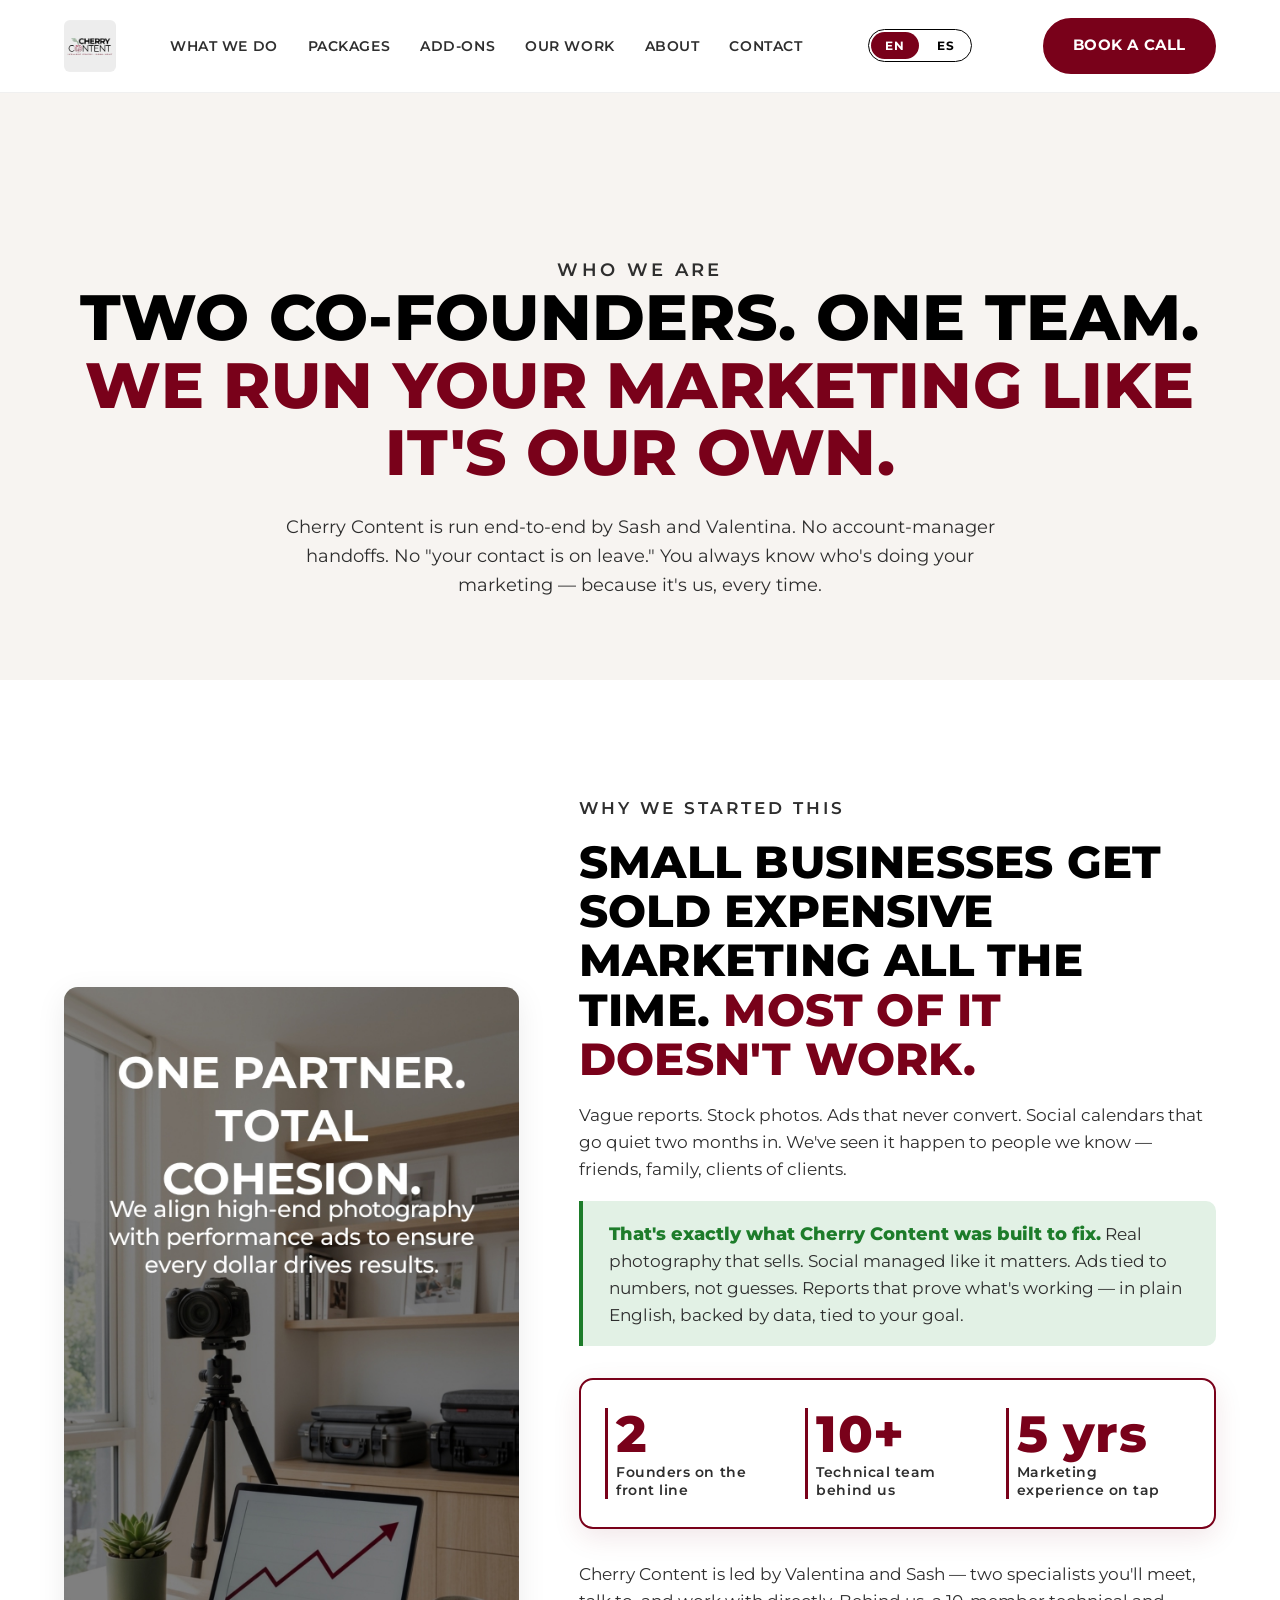
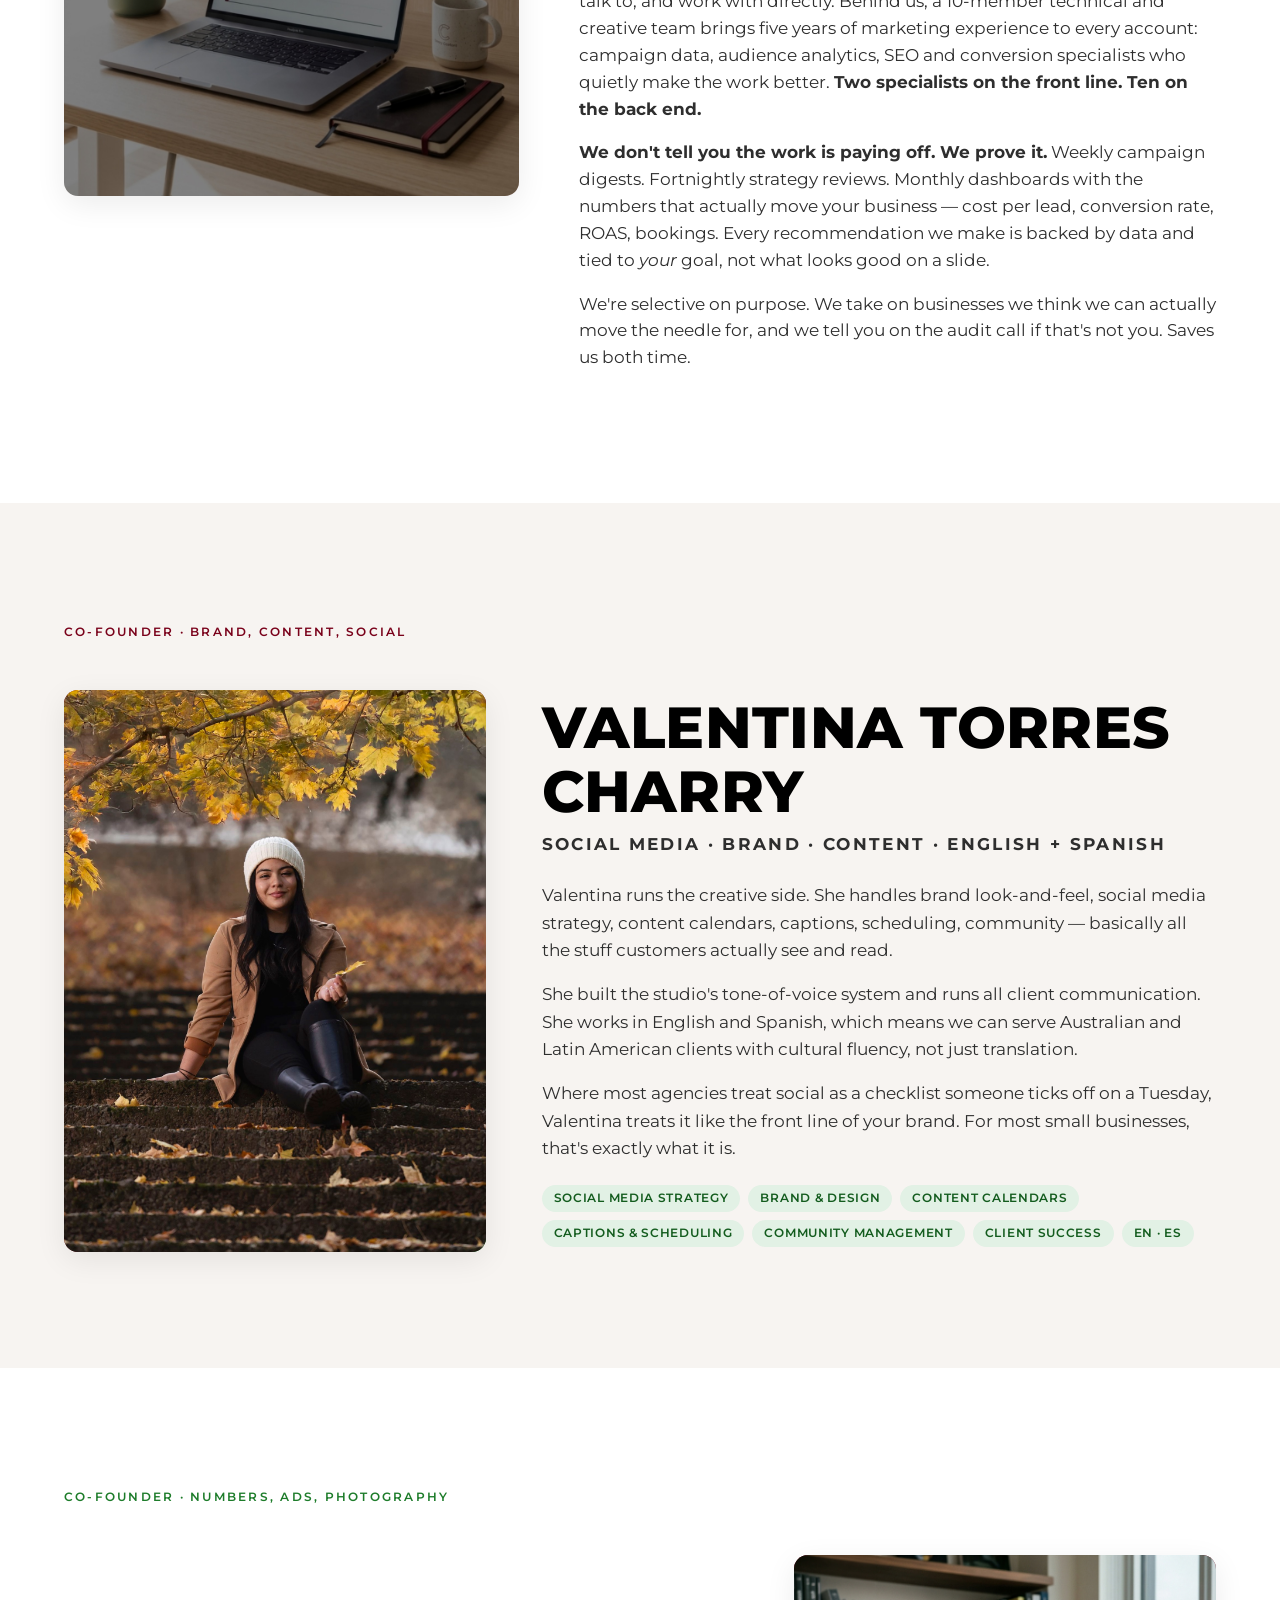
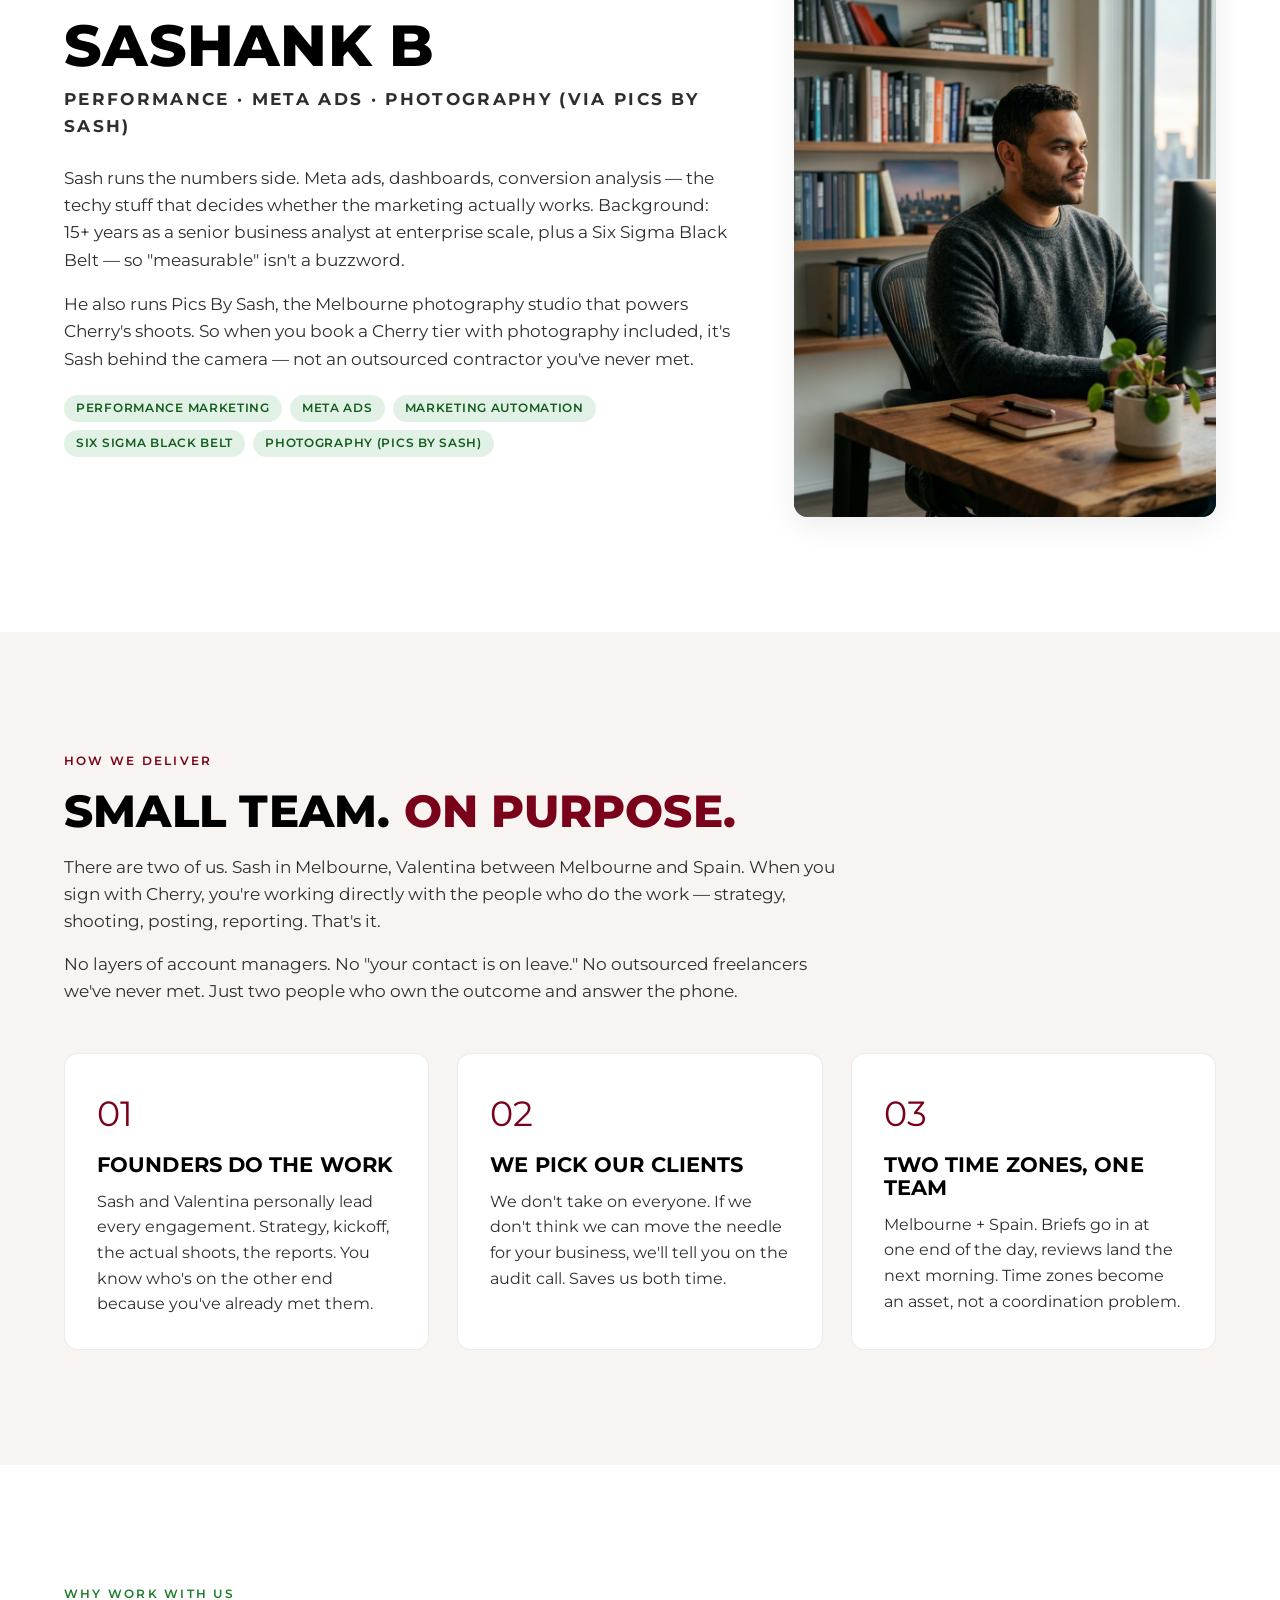
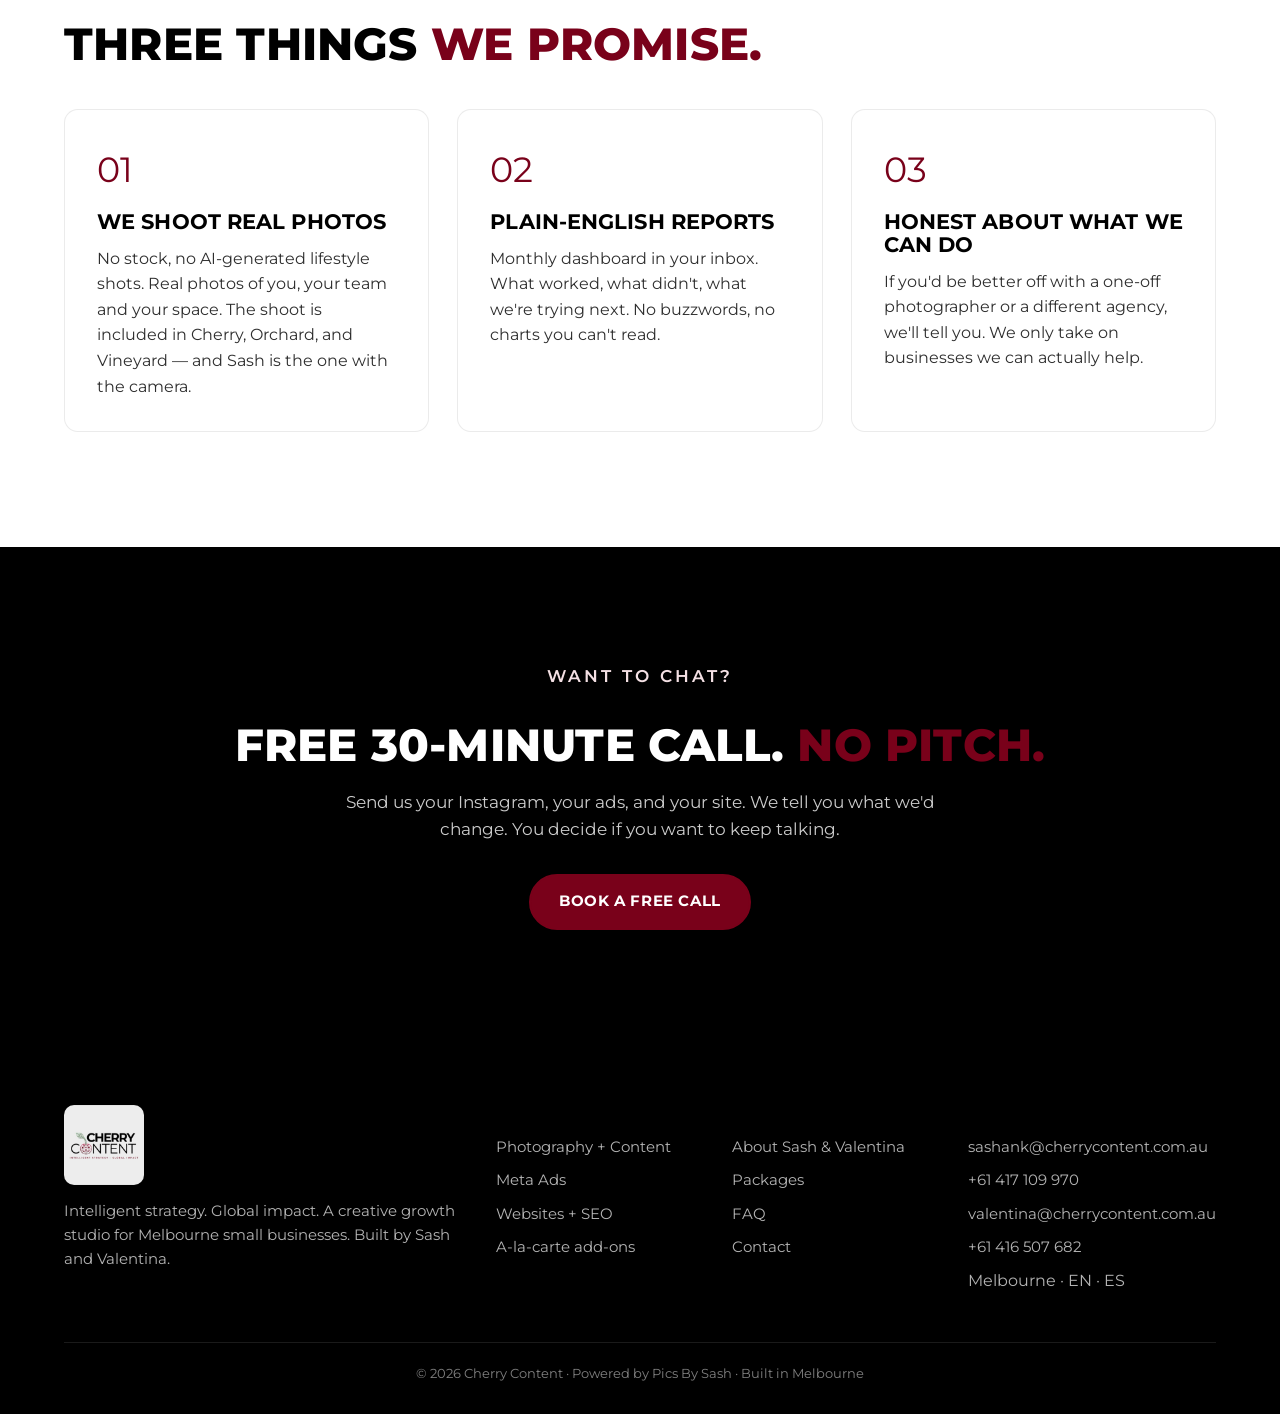
==== about.html @ ebb4f26a "v13: cohesion graphic in the About story section Drops the empty gradient placeholder next to the "S" ====
<!DOCTYPE html>
<html lang="en" data-lang="en">
<head>
  <meta charset="UTF-8" />
  <meta name="viewport" content="width=device-width, initial-scale=1, viewport-fit=cover" />

  <title>About Cherry Content — Sash + Valentina, the team behind your marketing</title>
  <meta name="description" content="Cherry Content is run by Sashank B (performance marketing, Meta ads, photography) and Valentina Torres Charry (social, content, brand, English + Spanish). Melbourne-based, bilingual." />
  <meta name="robots" content="index,follow,max-image-preview:large" />
  <link rel="canonical" href="https://cherrycontent.com.au/about.html" />
  <link rel="alternate" hreflang="en-AU" href="https://cherrycontent.com.au/about.html" />
  <link rel="alternate" hreflang="es" href="https://cherrycontent.com.au/about.html?lang=es" />
  <link rel="alternate" hreflang="x-default" href="https://cherrycontent.com.au/about.html" />

  <meta property="og:type" content="profile" />
  <meta property="og:title" content="About Cherry Content — Sash + Valentina" />
  <meta property="og:description" content="Two co-founders. One team. We run small business marketing like it's our own." />
  <meta property="og:url" content="https://cherrycontent.com.au/about.html" />
  <meta property="og:site_name" content="Cherry Content" />
  <meta property="og:image" content="https://cherrycontent.com.au/assets/og-image.jpg" />

  <link rel="icon" type="image/svg+xml" href="assets/favicon.svg" />
  <link rel="apple-touch-icon" sizes="180x180" href="assets/apple-touch-icon.png" />
  <link rel="manifest" href="manifest.json" />
  <meta name="theme-color" content="#79011A" />
  <meta name="color-scheme" content="light" />

  <link rel="preconnect" href="https://fonts.googleapis.com" />
  <link rel="preconnect" href="https://fonts.gstatic.com" crossorigin />
  <link href="https://fonts.googleapis.com/css2?family=Montserrat:wght@400;600;700;800&display=swap" rel="stylesheet" />

  <link rel="stylesheet" href="css/styles.css?v=11" />

  <!-- AboutPage + Person schema -->
  <script type="application/ld+json">
  {
    "@context": "https://schema.org",
    "@type": "AboutPage",
    "url": "https://cherrycontent.com.au/about.html",
    "mainEntity": {
      "@type": "Organization",
      "name": "Cherry Content",
      "url": "https://cherrycontent.com.au/",
      "founder": [
        {
          "@type": "Person",
          "name": "Valentina Torres Charry",
          "jobTitle": "Co-founder · Creative Direction, Brand & Social Media",
          "knowsAbout": [
            "Design aesthetics",
            "Social media strategy",
            "Brand architecture",
            "Visual direction",
            "Content calendars",
            "Tone of voice systems",
            "Community and engagement",
            "Client success",
            "Bilingual content (English and Spanish)"
          ],
          "worksFor": { "@type": "Organization", "name": "Cherry Content" }
        },
        {
          "@type": "Person",
          "name": "Sashank B",
          "jobTitle": "Co-founder · Performance Marketing, Photography & Strategy",
          "knowsAbout": [
            "Performance marketing",
            "Meta Ads strategy",
            "Conversion rate optimisation",
            "Marketing automation",
            "Six Sigma Black Belt methodology",
            "Business analysis",
            "Data analytics",
            "Project management",
            "Photography direction"
          ],
          "worksFor": { "@type": "Organization", "name": "Cherry Content" },
          "owns": {
            "@type": "Organization",
            "name": "Pics By Sash",
            "url": "https://picsbysash.com.au"
          },
          "sameAs": ["https://picsbysash.com.au"]
        }
      ]
    }
  }
  </script>

  <!-- BreadcrumbList schema -->
  <script type="application/ld+json">
  {
    "@context": "https://schema.org",
    "@type": "BreadcrumbList",
    "itemListElement": [
      { "@type": "ListItem", "position": 1, "name": "Home", "item": "https://cherrycontent.com.au/" },
      { "@type": "ListItem", "position": 2, "name": "About", "item": "https://cherrycontent.com.au/about.html" }
    ]
  }
  </script>
</head>
<body>

<a href="#main" class="visually-hidden" style="position:absolute;left:-9999px;">Skip to content</a>

<!-- Nav (same as index) -->
<header class="nav" role="banner">
  <div class="nav-inner">
    <a href="index.html" class="nav-logo" aria-label="Cherry Content home">
      <img src="assets/logo-256.png" alt="Cherry Content — creative growth studio, Melbourne" width="64" height="64" fetchpriority="high" decoding="async" />
    </a>
    <nav aria-label="Primary">
      <ul class="nav-links" id="navLinks">
        <li><a href="index.html#services"><span class="lang-en">What we do</span><span class="lang-es" hidden>Qué hacemos</span></a></li>
        <li><a href="index.html#packages"><span class="lang-en">Packages</span><span class="lang-es" hidden>Paquetes</span></a></li>
        <li><a href="index.html#add-ons"><span class="lang-en">Add-ons</span><span class="lang-es" hidden>Servicios</span></a></li>
        <li><a href="index.html#work"><span class="lang-en">Our work</span><span class="lang-es" hidden>Trabajos</span></a></li>
        <li><a href="about.html" aria-current="page"><span class="lang-en">About</span><span class="lang-es" hidden>Nosotros</span></a></li>
        <li><a href="index.html#contact"><span class="lang-en">Contact</span><span class="lang-es" hidden>Contacto</span></a></li>
      </ul>
    </nav>
    <div class="lang-toggle" role="group" aria-label="Language toggle">
      <button type="button" data-lang-set="en" class="is-active" aria-pressed="true">EN</button>
      <button type="button" data-lang-set="es" aria-pressed="false">ES</button>
    </div>
    <a href="index.html#contact" class="btn nav-cta">
      <span class="lang-en">Book a call</span>
      <span class="lang-es" hidden>Agenda una llamada</span>
    </a>
    <button class="nav-toggle" id="navToggle" aria-label="Toggle navigation" aria-expanded="false">☰</button>
  </div>
</header>

<main id="main">

<!-- ABOUT HERO -->
<section class="about-hero reveal" aria-labelledby="about-h">
  <div class="container">
    <p class="eyebrow">
      <span class="lang-en">Who we are</span>
      <span class="lang-es" hidden>Quiénes somos</span>
    </p>
    <h1 id="about-h">
      <span class="lang-en">Two co-founders. One team. <span class="accent">We run your marketing like it's our own.</span></span>
      <span class="lang-es" hidden>Dos cofundadores. Un equipo. <span class="accent">Llevamos tu marketing como si fuera nuestro.</span></span>
    </h1>
    <p>
      <span class="lang-en">Cherry Content is run end-to-end by Sash and Valentina. No account-manager handoffs. No "your contact is on leave." You always know who's doing your marketing — because it's us, every time.</span>
      <span class="lang-es" hidden>Cherry Content lo manejamos de punta a punta Sash y Valentina. Sin pases a account managers. Sin "tu contacto está de vacaciones." Siempre sabes quién hace tu marketing — porque somos nosotros, todas las veces.</span>
    </p>
  </div>
</section>

<!-- STORY -->
<section class="reveal" aria-labelledby="story-h">
  <div class="container">
    <div class="story">
      <div class="portrait portrait--tall">
        <img src="assets/team/cohesion.jpg?v=13" alt="Cherry Content's approach — high-end photography aligned with performance ads. One partner, total cohesion." width="1080" height="1920" loading="lazy" decoding="async" />
      </div>
      <div class="copy">
        <p class="eyebrow green">
          <span class="lang-en">Why we started this</span>
          <span class="lang-es" hidden>Por qué empezamos</span>
        </p>
        <h2 id="story-h">
          <span class="lang-en">Small businesses get sold expensive marketing all the time. <span style="color:var(--cherry)">Most of it doesn't work.</span></span>
          <span class="lang-es" hidden>A las PYMES les venden marketing caro todo el tiempo. <span style="color:var(--cherry)">La mayoría no funciona.</span></span>
        </h2>
        <p>
          <span class="lang-en">Vague reports. Stock photos. Ads that never convert. Social calendars that go quiet two months in. We've seen it happen to people we know — friends, family, clients of clients.</span>
          <span class="lang-es" hidden>Reportes vagos. Fotos de stock. Ads que no convierten. Calendarios sociales que se quedan en silencio a los dos meses. Lo hemos visto pasarle a gente cercana — amigos, familia, clientes de clientes.</span>
        </p>

        <p class="story-solution">
          <span class="lang-en"><strong>That's exactly what Cherry Content was built to fix.</strong> Real photography that sells. Social managed like it matters. Ads tied to numbers, not guesses. Reports that prove what's working — in plain English, backed by data, tied to your goal.</span>
          <span class="lang-es" hidden><strong>Para eso construimos Cherry Content.</strong> Fotografía real que vende. Redes manejadas como deben. Ads atados a números, no a suposiciones. Reportes que demuestran qué funciona — en lenguaje simple, respaldados por datos, atados a tu objetivo.</span>
        </p>

        <!-- Credibility block: small front line, deep technical backing -->
        <div class="credibility-block" aria-label="Team credentials">
          <div class="credibility-stat">
            <span class="credibility-num">2</span>
            <span class="credibility-label"><span class="lang-en">Founders on the front line</span><span class="lang-es" hidden>Fundadores al frente</span></span>
          </div>
          <div class="credibility-stat">
            <span class="credibility-num">10+</span>
            <span class="credibility-label"><span class="lang-en">Technical team behind us</span><span class="lang-es" hidden>Equipo técnico de respaldo</span></span>
          </div>
          <div class="credibility-stat">
            <span class="credibility-num">5 yrs</span>
            <span class="credibility-label"><span class="lang-en">Marketing experience on tap</span><span class="lang-es" hidden>Años de experiencia disponible</span></span>
          </div>
        </div>

        <p>
          <span class="lang-en">Cherry Content is led by Valentina and Sash — two specialists you'll meet, talk to, and work with directly. Behind us, a 10-member technical and creative team brings five years of marketing experience to every account: campaign data, audience analytics, SEO and conversion specialists who quietly make the work better. <strong>Two specialists on the front line. Ten on the back end.</strong></span>
          <span class="lang-es" hidden>Cherry Content lo lideran Valentina y Sash — dos especialistas con quienes vas a hablar y trabajar directamente. Detrás, un equipo técnico y creativo de 10 personas con cinco años de experiencia en marketing: data de campañas, analítica de audiencia, especialistas en SEO y conversión que silenciosamente hacen el trabajo mejor. <strong>Dos especialistas al frente. Diez detrás.</strong></span>
        </p>

        <p>
          <span class="lang-en"><strong>We don't tell you the work is paying off. We prove it.</strong> Weekly campaign digests. Fortnightly strategy reviews. Monthly dashboards with the numbers that actually move your business — cost per lead, conversion rate, ROAS, bookings. Every recommendation we make is backed by data and tied to <em>your</em> goal, not what looks good on a slide.</span>
          <span class="lang-es" hidden><strong>No te decimos que el trabajo funciona. Te lo demostramos.</strong> Reportes semanales de campaña. Revisiones de estrategia cada dos semanas. Dashboards mensuales con los números que de verdad mueven tu negocio — costo por lead, tasa de conversión, ROAS, reservas. Cada recomendación se basa en datos y está atada a <em>tu</em> objetivo, no a lo que se ve bonito en una presentación.</span>
        </p>

        <p>
          <span class="lang-en">We're selective on purpose. We take on businesses we think we can actually move the needle for, and we tell you on the audit call if that's not you. Saves us both time.</span>
          <span class="lang-es" hidden>Somos selectivos a propósito. Aceptamos negocios donde creemos que podemos mover la aguja, y te lo decimos en la llamada si no es tu caso. Nos ahorra tiempo a los dos.</span>
        </p>
      </div>
    </div>
  </div>
</section>

<!-- VALENTINA — featured -->
<section class="section-alt reveal" aria-labelledby="valentina-h">
  <div class="container">
    <p class="eyebrow">
      <span class="lang-en">Co-founder · Brand, content, social</span>
      <span class="lang-es" hidden>Cofundadora · Marca, contenido, redes</span>
    </p>
    <div class="founder-feature">
      <div class="founder-portrait">
        <img src="assets/team/valentina.jpg?v=12" alt="Valentina Torres Charry — Co-founder, Cherry Content. Brand, content, and social media in English and Spanish." width="1536" height="1920" loading="lazy" decoding="async" />
      </div>
      <div>
        <h2 id="valentina-h">Valentina Torres Charry</h2>
        <p class="founder-role-large">
          <span class="lang-en">Social Media · Brand · Content · English + Spanish</span>
          <span class="lang-es" hidden>Redes sociales · Marca · Contenido · Inglés + Español</span>
        </p>

        <p>
          <span class="lang-en">Valentina runs the creative side. She handles brand look-and-feel, social media strategy, content calendars, captions, scheduling, community — basically all the stuff customers actually see and read.</span>
          <span class="lang-es" hidden>Valentina lleva el lado creativo. Se encarga del look-and-feel de marca, estrategia de redes, calendarios de contenido, captions, calendario, comunidad — básicamente todo lo que los clientes ven y leen.</span>
        </p>

        <p>
          <span class="lang-en">She built the studio's tone-of-voice system and runs all client communication. She works in English and Spanish, which means we can serve Australian and Latin American clients with cultural fluency, not just translation.</span>
          <span class="lang-es" hidden>Construyó el sistema de tono de voz del estudio y maneja toda la comunicación con clientes. Trabaja en inglés y español, lo que significa que servimos clientes australianos y latinoamericanos con fluidez cultural, no solo traducción.</span>
        </p>

        <p>
          <span class="lang-en">Where most agencies treat social as a checklist someone ticks off on a Tuesday, Valentina treats it like the front line of your brand. For most small businesses, that's exactly what it is.</span>
          <span class="lang-es" hidden>Donde la mayoría de agencias tratan las redes como una lista que alguien chequea los martes, Valentina las trata como la primera línea de tu marca. Para la mayoría de PYMES, eso es exactamente lo que son.</span>
        </p>

        <div class="founder-tags">
          <span class="founder-tag">Social media strategy</span>
          <span class="founder-tag">Brand &amp; design</span>
          <span class="founder-tag">Content calendars</span>
          <span class="founder-tag">Captions &amp; scheduling</span>
          <span class="founder-tag">Community management</span>
          <span class="founder-tag">Client success</span>
          <span class="founder-tag">EN · ES</span>
        </div>
      </div>
    </div>
  </div>
</section>

<!-- SASHANK -->
<section class="reveal" aria-labelledby="sashank-h">
  <div class="container">
    <p class="eyebrow green">
      <span class="lang-en">Co-founder · Numbers, ads, photography</span>
      <span class="lang-es" hidden>Cofundador · Números, ads, fotografía</span>
    </p>
    <div class="founder-feature reverse">
      <div class="founder-portrait">
        <img src="assets/team/sashank.jpg?v=11" alt="Sashank B — Co-founder, Cherry Content. Performance marketing, Meta Ads, and photography." width="960" height="1200" loading="lazy" decoding="async" />
      </div>
      <div>
        <h2 id="sashank-h">Sashank B</h2>
        <p class="founder-role-large">
          <span class="lang-en">Performance · Meta Ads · Photography (via Pics By Sash)</span>
          <span class="lang-es" hidden>Performance · Meta Ads · Fotografía (vía Pics By Sash)</span>
        </p>

        <p>
          <span class="lang-en">Sash runs the numbers side. Meta ads, dashboards, conversion analysis — the techy stuff that decides whether the marketing actually works. Background: 15+ years as a senior business analyst at enterprise scale, plus a Six Sigma Black Belt — so "measurable" isn't a buzzword.</span>
          <span class="lang-es" hidden>Sash lleva el lado de los números. Meta ads, dashboards, análisis de conversión — la parte técnica que decide si el marketing realmente funciona. 15+ años como analista de negocio sénior a escala enterprise, más un Six Sigma Black Belt — así que "medible" no es un buzzword.</span>
        </p>

        <p>
          <span class="lang-en">He also runs Pics By Sash, the Melbourne photography studio that powers Cherry's shoots. So when you book a Cherry tier with photography included, it's Sash behind the camera — not an outsourced contractor you've never met.</span>
          <span class="lang-es" hidden>También dirige Pics By Sash, el estudio de fotografía de Melbourne que hace los shoots de Cherry. Así que cuando contratas un paquete con fotografía incluida, es Sash detrás de la cámara — no un freelancer que nunca conociste.</span>
        </p>

        <div class="founder-tags">
          <span class="founder-tag">Performance marketing</span>
          <span class="founder-tag">Meta Ads</span>
          <span class="founder-tag">Marketing automation</span>
          <span class="founder-tag">Six Sigma Black Belt</span>
          <span class="founder-tag">Photography (Pics By Sash)</span>
        </div>
      </div>
    </div>
  </div>
</section>

<!-- BOOTS ON THE GROUND + GLOBAL TEAM -->
<section class="reveal section-alt" aria-labelledby="global-h">
  <div class="container">
    <p class="eyebrow">
      <span class="lang-en">How we deliver</span>
      <span class="lang-es" hidden>Cómo trabajamos</span>
    </p>
    <h2 id="global-h">
      <span class="lang-en">Small team. <span style="color:var(--cherry)">On purpose.</span></span>
      <span class="lang-es" hidden>Equipo pequeño. <span style="color:var(--cherry)">A propósito.</span></span>
    </h2>
    <p style="max-width: 780px; font-size: 1.05rem; color: var(--ink-2); margin-bottom: 16px;">
      <span class="lang-en">There are two of us. Sash in Melbourne, Valentina between Melbourne and Spain. When you sign with Cherry, you're working directly with the people who do the work — strategy, shooting, posting, reporting. That's it.</span>
      <span class="lang-es" hidden>Somos dos. Sash en Melbourne, Valentina entre Melbourne y España. Cuando firmas con Cherry, trabajas directamente con quienes hacen el trabajo — estrategia, shoots, posteo, reportes. Punto.</span>
    </p>
    <p style="max-width: 780px; font-size: 1.05rem; color: var(--ink-2);">
      <span class="lang-en">No layers of account managers. No "your contact is on leave." No outsourced freelancers we've never met. Just two people who own the outcome and answer the phone.</span>
      <span class="lang-es" hidden>Sin capas de account managers. Sin "tu contacto está de vacaciones." Sin freelancers tercerizados que nunca conocimos. Solo dos personas que se hacen responsables del resultado y contestan el teléfono.</span>
    </p>

    <div class="cols-3" style="margin-top: 48px;">
      <article class="col-card">
        <span class="num">01</span>
        <h3><span class="lang-en">Founders do the work</span><span class="lang-es" hidden>Los fundadores hacen el trabajo</span></h3>
        <p>
          <span class="lang-en">Sash and Valentina personally lead every engagement. Strategy, kickoff, the actual shoots, the reports. You know who's on the other end because you've already met them.</span>
          <span class="lang-es" hidden>Sash y Valentina llevan cada cliente directamente. Estrategia, kickoff, los shoots, los reportes. Sabes quién está del otro lado porque ya lo conoces.</span>
        </p>
      </article>
      <article class="col-card">
        <span class="num">02</span>
        <h3><span class="lang-en">We pick our clients</span><span class="lang-es" hidden>Elegimos a nuestros clientes</span></h3>
        <p>
          <span class="lang-en">We don't take on everyone. If we don't think we can move the needle for your business, we'll tell you on the audit call. Saves us both time.</span>
          <span class="lang-es" hidden>No aceptamos a cualquiera. Si no creemos que podamos mover la aguja, te lo decimos en la llamada. Nos ahorra tiempo a los dos.</span>
        </p>
      </article>
      <article class="col-card">
        <span class="num">03</span>
        <h3><span class="lang-en">Two time zones, one team</span><span class="lang-es" hidden>Dos zonas horarias, un equipo</span></h3>
        <p>
          <span class="lang-en">Melbourne + Spain. Briefs go in at one end of the day, reviews land the next morning. Time zones become an asset, not a coordination problem.</span>
          <span class="lang-es" hidden>Melbourne + España. Los briefs entran a una hora del día, las revisiones llegan a la mañana siguiente. Las zonas horarias se vuelven una ventaja, no un problema.</span>
        </p>
      </article>
    </div>
  </div>
</section>

<!-- WHY (3 numbered rows) -->
<section class="reveal" aria-labelledby="why-h">
  <div class="container">
    <p class="eyebrow green">
      <span class="lang-en">Why work with us</span>
      <span class="lang-es" hidden>Por qué elegirnos</span>
    </p>
    <h2 id="why-h">
      <span class="lang-en">Three things <span style="color:var(--cherry)">we promise.</span></span>
      <span class="lang-es" hidden>Tres cosas <span style="color:var(--cherry)">que prometemos.</span></span>
    </h2>
    <div class="cols-3">
      <article class="col-card">
        <span class="num">01</span>
        <h3><span class="lang-en">We shoot real photos</span><span class="lang-es" hidden>Fotos reales, sin stock</span></h3>
        <p>
          <span class="lang-en">No stock, no AI-generated lifestyle shots. Real photos of you, your team and your space. The shoot is included in Cherry, Orchard, and Vineyard — and Sash is the one with the camera.</span>
          <span class="lang-es" hidden>Sin stock, sin imágenes generadas por IA. Fotos reales de ti, tu equipo y tu espacio. El shoot está incluido en Cherry, Orchard y Vineyard — y Sash es el que está con la cámara.</span>
        </p>
      </article>
      <article class="col-card">
        <span class="num">02</span>
        <h3><span class="lang-en">Plain-English reports</span><span class="lang-es" hidden>Reportes en lenguaje simple</span></h3>
        <p>
          <span class="lang-en">Monthly dashboard in your inbox. What worked, what didn't, what we're trying next. No buzzwords, no charts you can't read.</span>
          <span class="lang-es" hidden>Dashboard mensual en tu inbox. Qué funcionó, qué no, qué vamos a probar. Sin buzzwords, sin gráficos que no entiendas.</span>
        </p>
      </article>
      <article class="col-card">
        <span class="num">03</span>
        <h3><span class="lang-en">Honest about what we can do</span><span class="lang-es" hidden>Honestos sobre lo que podemos hacer</span></h3>
        <p>
          <span class="lang-en">If you'd be better off with a one-off photographer or a different agency, we'll tell you. We only take on businesses we can actually help.</span>
          <span class="lang-es" hidden>Si te conviene más un fotógrafo único o una agencia diferente, te lo decimos. Solo aceptamos negocios donde podemos ayudar de verdad.</span>
        </p>
      </article>
    </div>
  </div>
</section>

<!-- CTA -->
<section class="cta reveal" aria-labelledby="cta-h">
  <div class="container">
    <p class="eyebrow" style="color:var(--cherry-soft)">
      <span class="lang-en">Want to chat?</span>
      <span class="lang-es" hidden>¿Quieres hablar?</span>
    </p>
    <h2 id="cta-h">
      <span class="lang-en">Free 30-minute call. <span class="accent">No pitch.</span></span>
      <span class="lang-es" hidden>Llamada gratis de 30 minutos. <span class="accent">Sin pitch.</span></span>
    </h2>
    <p>
      <span class="lang-en">Send us your Instagram, your ads, and your site. We tell you what we'd change. You decide if you want to keep talking.</span>
      <span class="lang-es" hidden>Mándanos tu Instagram, tus ads y tu web. Te decimos qué cambiaríamos. Tú decides si quieres seguir hablando.</span>
    </p>
    <a href="index.html#contact" class="btn">
      <span class="lang-en">Book a free call</span>
      <span class="lang-es" hidden>Agenda una llamada gratis</span>
    </a>
  </div>
</section>

</main>

<footer class="footer" role="contentinfo">
  <div class="container">
    <div class="footer-grid">
      <div>
        <img src="assets/logo-256.png" alt="Cherry Content" width="96" height="96" class="footer-logo" loading="lazy" decoding="async" />
        <p style="font-size:.94rem;margin-top:14px;">
          <span class="lang-en">Intelligent strategy. Global impact. A creative growth studio for Melbourne small businesses. Built by Sash and Valentina.</span>
          <span class="lang-es" hidden>Estrategia inteligente. Impacto global. Un estudio creativo para PYMES de Melbourne. Por Sash y Valentina.</span>
        </p>
      </div>
      <div>
        <h3 class="footer-h"><span class="lang-en">What we do</span><span class="lang-es" hidden>Qué hacemos</span></h3>
        <ul>
          <li><a href="index.html#services"><span class="lang-en">Photography + Content</span><span class="lang-es" hidden>Fotografía + Contenido</span></a></li>
          <li><a href="index.html#services"><span class="lang-en">Meta Ads</span><span class="lang-es" hidden>Meta Ads</span></a></li>
          <li><a href="index.html#services"><span class="lang-en">Websites + SEO</span><span class="lang-es" hidden>Sitios + SEO</span></a></li>
          <li><a href="index.html#add-ons"><span class="lang-en">A-la-carte add-ons</span><span class="lang-es" hidden>Servicios a la carta</span></a></li>
        </ul>
      </div>
      <div>
        <h3 class="footer-h"><span class="lang-en">The studio</span><span class="lang-es" hidden>El estudio</span></h3>
        <ul>
          <li><a href="about.html"><span class="lang-en">About Sash &amp; Valentina</span><span class="lang-es" hidden>Sobre Sash y Valentina</span></a></li>
          <li><a href="index.html#packages"><span class="lang-en">Packages</span><span class="lang-es" hidden>Paquetes</span></a></li>
          <li><a href="index.html#faq">FAQ</a></li>
          <li><a href="index.html#contact"><span class="lang-en">Contact</span><span class="lang-es" hidden>Contacto</span></a></li>
        </ul>
      </div>
      <div>
        <h3 class="footer-h"><span class="lang-en">Reach us</span><span class="lang-es" hidden>Contáctanos</span></h3>
        <ul>
          <li><a href="mailto:sashank@cherrycontent.com.au">sashank@cherrycontent.com.au</a></li>
          <li><a href="tel:+61417109970">+61 417 109 970</a></li>
          <li><a href="mailto:valentina@cherrycontent.com.au">valentina@cherrycontent.com.au</a></li>
          <li><a href="tel:+61416507682">+61 416 507 682</a></li>
          <li>Melbourne · EN · ES</li>
        </ul>
      </div>
    </div>
    <div class="footer-bottom">
      © <span id="year"></span> Cherry Content · Powered by Pics By Sash · Built in Melbourne
    </div>
  </div>
</footer>

<script src="js/main.js?v=11" defer></script>
</body>
</html>
---- css/styles.css ----
/* ==========================================================================
   Cherry Content — Creative Growth Studio
   Intelligent Strategy. Global Impact.
   ========================================================================== */

/* ---------- Design tokens ---------- */
:root {
  /* Brand palette (per Valentina's brief) */
  --cherry: #79011A;          /* primary cherry */
  --cherry-deep: #5A0114;
  --cherry-soft: #F4E0E4;
  --forest: #1D7C2A;          /* accent green */
  --forest-deep: #135C1E;
  --forest-soft: #E2F1E5;
  --ink: #000000;             /* primary text per brief */
  --ink-2: #2E2E2E;
  --ink-3: #595959;        /* darkened from #6B6B6B for AA contrast safety (>7:1 on white) */
  --ink-4: #767676;        /* darkened from #B0B0B0; only used decoratively, but tightened anyway */
  --paper: #FFFFFF;
  --paper-alt: #F7F4F1;       /* warm cream for alt sections */
  --paper-grey: #EDEDED;      /* brief background hex */

  /* Type — Montserrat Bold for headings, Montserrat for body (per brief) */
  --display: 'Montserrat', system-ui, -apple-system, 'Segoe UI', sans-serif;
  --body: 'Montserrat', system-ui, -apple-system, 'Segoe UI', sans-serif;

  /* Layout */
  --radius-card: 14px;
  --radius-pill: 999px;
  --shadow-soft: 0 2px 16px rgba(10, 10, 10, 0.06);
  --shadow-card: 0 8px 30px rgba(10, 10, 10, 0.08);
  --container: 1200px;
}

/* ---------- Reset ---------- */
*, *::before, *::after { box-sizing: border-box; }
html { scroll-behavior: smooth; -webkit-text-size-adjust: 100%; }
body {
  margin: 0;
  font-family: var(--body);
  font-size: 16px;
  line-height: 1.6;
  color: var(--ink);
  background: var(--paper);
  -webkit-font-smoothing: antialiased;
  -moz-osx-font-smoothing: grayscale;
}
img, svg { max-width: 100%; display: block; }
a { color: var(--cherry); text-decoration: none; transition: color 180ms ease; }
a:hover, a:focus { color: var(--forest); }
button { font-family: inherit; cursor: pointer; }

/* ---------- Typography ---------- */
h1, h2, h3, h4 {
  font-family: var(--display);
  font-weight: 800;
  letter-spacing: 0.005em;
  line-height: 1.1;
  margin: 0 0 0.4em;
  color: var(--ink);
  text-transform: uppercase;
}
h1 { font-size: clamp(2.2rem, 5vw, 4.2rem); line-height: 1.05; }
h2 { font-size: clamp(1.7rem, 3.6vw, 2.8rem); }
h3 { font-size: clamp(1.15rem, 2vw, 1.5rem); font-weight: 700; }
h4 { font-size: 1.05rem; letter-spacing: 0.04em; font-weight: 700; }
p { margin: 0 0 1em; }
.eyebrow {
  font-family: var(--body);
  font-weight: 600;
  font-size: 0.78rem;
  letter-spacing: 0.18em;
  text-transform: uppercase;
  color: var(--cherry);
  margin: 0 0 1rem;
  display: inline-block;
}
.eyebrow.green { color: var(--forest); }

/* ---------- Layout ---------- */
.container {
  width: 100%;
  max-width: var(--container);
  margin: 0 auto;
  padding: 0 24px;
}
section { padding: clamp(60px, 9vw, 120px) 0; }
.section-alt { background: var(--paper-alt); }
.section-dark { background: var(--ink); color: var(--paper); }
.section-dark h1, .section-dark h2, .section-dark h3 { color: var(--paper); }

/* ---------- Buttons ---------- */
.btn {
  display: inline-flex;
  align-items: center;
  gap: 8px;
  padding: 14px 28px;
  font-family: var(--body);
  font-weight: 700;
  font-size: 0.92rem;
  letter-spacing: 0.04em;
  text-transform: uppercase;
  border-radius: var(--radius-pill);
  border: 2px solid var(--cherry);
  background: var(--cherry);
  color: var(--paper);
  cursor: pointer;
  transition: transform 180ms ease, background 180ms ease, border-color 180ms ease, color 180ms ease;
}
.btn:hover, .btn:focus {
  background: var(--cherry-deep);
  border-color: var(--cherry-deep);
  color: var(--paper);
  transform: translateY(-1px);
}
.btn-ghost {
  background: transparent;
  color: var(--ink);
  border-color: var(--ink);
}
.btn-ghost:hover, .btn-ghost:focus {
  background: var(--ink);
  color: var(--paper);
}
.btn-green {
  background: var(--forest);
  border-color: var(--forest);
}
.btn-green:hover, .btn-green:focus {
  background: var(--forest-deep);
  border-color: var(--forest-deep);
}

/* ---------- Navigation ---------- */
.nav {
  position: sticky;
  top: 0;
  z-index: 100;
  background: rgba(255, 255, 255, 0.92);
  backdrop-filter: saturate(180%) blur(10px);
  -webkit-backdrop-filter: saturate(180%) blur(10px);
  border-bottom: 1px solid rgba(10, 10, 10, 0.06);
}
.nav-inner {
  display: flex;
  align-items: center;
  justify-content: space-between;
  padding: 18px 24px;
  max-width: var(--container);
  margin: 0 auto;
}
.nav-logo {
  display: inline-flex;
  align-items: center;
  gap: 10px;
  font-family: var(--display);
  font-size: 1.5rem;
  color: var(--ink);
  text-transform: uppercase;
  letter-spacing: 0.02em;
  line-height: 1;
}
.nav-logo img {
  height: 52px;
  width: 52px;
  display: block;
  object-fit: contain;
  border-radius: 6px;
}
.nav-logo .dot {
  width: 12px;
  height: 12px;
  background: var(--cherry);
  border-radius: 50%;
  display: inline-block;
}
.nav-logo .accent { color: var(--cherry); }
.nav-links {
  display: flex;
  gap: 30px;
  list-style: none;
  margin: 0;
  padding: 0;
}
.nav-links a {
  font-weight: 600;
  font-size: 0.88rem;
  letter-spacing: 0.04em;
  text-transform: uppercase;
  color: var(--ink-2);
}
.nav-links a:hover { color: var(--cherry); }
.nav-cta { margin-left: 16px; }
.nav-toggle {
  display: none;
  background: none;
  border: 0;
  font-size: 1.6rem;
  color: var(--ink);
  padding: 4px 8px;
}

/* ---------- Hero ---------- */
.hero {
  position: relative;
  padding: clamp(80px, 14vw, 160px) 0 clamp(60px, 10vw, 120px);
  background:
    radial-gradient(ellipse at top left, var(--cherry-soft) 0%, transparent 55%),
    radial-gradient(ellipse at bottom right, var(--forest-soft) 0%, transparent 60%),
    var(--paper);
  overflow: hidden;
}
.hero-inner {
  max-width: 960px;
  margin: 0 auto;
  text-align: center;
  position: relative;
  z-index: 2;
}
.hero h1 {
  font-size: clamp(3rem, 8vw, 6.5rem);
  line-height: 0.98;
}
.hero h1 .accent { color: var(--cherry); }
.hero .lead {
  font-size: clamp(1.05rem, 1.5vw, 1.25rem);
  color: var(--ink-2);
  max-width: 700px;
  margin: 1.2rem auto 2.2rem;
  line-height: 1.55;
}
.hero-actions {
  display: flex;
  gap: 14px;
  justify-content: center;
  flex-wrap: wrap;
}
.hero-shapes {
  position: absolute;
  inset: 0;
  pointer-events: none;
  z-index: 1;
}
.hero-shape {
  position: absolute;
  border-radius: 50%;
  opacity: 0.5;
}
.hero-shape.s1 { width: 180px; height: 180px; background: var(--forest); top: 15%; left: 8%; opacity: 0.08; }
.hero-shape.s2 { width: 120px; height: 120px; background: var(--cherry); bottom: 20%; right: 10%; opacity: 0.1; }

/* ---------- Value Prop ---------- */
.valueprop {
  text-align: center;
}
.valueprop h2 .accent { color: var(--cherry); }
.valueprop p {
  max-width: 760px;
  margin: 0 auto;
  font-size: 1.1rem;
  color: var(--ink-2);
}

/* ---------- Services ---------- */
.services-grid {
  display: grid;
  grid-template-columns: repeat(2, 1fr);
  gap: 20px;
  margin-top: 40px;
}
.service-card {
  background: var(--paper);
  border: 1.5px solid rgba(10, 10, 10, 0.08);
  border-radius: var(--radius-card);
  padding: 36px 32px;
  cursor: pointer;
  position: relative;
  transition: border-color 200ms ease, transform 200ms ease, box-shadow 200ms ease;
}
.service-card:hover,
.service-card.is-active {
  border-color: var(--cherry);
  transform: translateY(-3px);
  box-shadow: var(--shadow-card);
}
.service-card.featured {
  border: 2px solid var(--cherry);
  background: linear-gradient(135deg, var(--paper) 0%, var(--cherry-soft) 100%);
}
.service-card.featured::before {
  content: 'NEW';
  position: absolute;
  top: 18px;
  right: 18px;
  font-family: var(--body);
  font-weight: 700;
  font-size: 0.7rem;
  letter-spacing: 0.12em;
  color: var(--paper);
  background: var(--cherry);
  padding: 4px 10px;
  border-radius: var(--radius-pill);
}
.service-icon {
  width: 52px;
  height: 52px;
  border-radius: 12px;
  background: var(--forest-soft);
  color: var(--forest);
  display: inline-flex;
  align-items: center;
  justify-content: center;
  margin-bottom: 18px;
}
.service-card.featured .service-icon {
  background: var(--cherry);
  color: var(--paper);
}
.service-card h3 {
  margin-bottom: 12px;
  font-size: 1.4rem;
}
.service-card p {
  color: var(--ink-2);
  font-size: 0.96rem;
  margin: 0;
}

/* Service detail panel */
.service-detail {
  margin-top: 28px;
  background: var(--paper);
  border: 1.5px solid var(--cherry);
  border-radius: var(--radius-card);
  padding: 36px;
  position: relative;
  box-shadow: var(--shadow-card);
  display: none;
}
.service-detail.is-open { display: block; animation: fadeUp 360ms ease both; }
.service-detail h3 { color: var(--cherry); margin-bottom: 12px; }
.service-detail .detail-grid {
  display: grid;
  grid-template-columns: 1fr 1fr;
  gap: 28px;
  align-items: start;
  margin-top: 24px;
}
.detail-tags {
  display: flex;
  flex-wrap: wrap;
  gap: 8px;
  margin: 16px 0 20px;
}
.detail-tag {
  font-size: 0.74rem;
  font-weight: 600;
  letter-spacing: 0.06em;
  text-transform: uppercase;
  padding: 5px 12px;
  border-radius: var(--radius-pill);
  background: var(--forest-soft);
  color: var(--forest-deep);
}
.detail-actions {
  display: flex;
  flex-wrap: wrap;
  gap: 12px;
  margin-top: 20px;
}

/* Image slot placeholder */
.img-slot {
  background: linear-gradient(135deg, var(--paper-alt) 0%, var(--paper-grey) 100%);
  border: 1.5px dashed var(--ink-4);
  border-radius: 10px;
  aspect-ratio: 4 / 3;
  display: flex;
  align-items: center;
  justify-content: center;
  color: var(--ink-3);
  font-size: 0.78rem;
  letter-spacing: 0.06em;
  text-transform: uppercase;
  font-weight: 600;
  text-align: center;
  padding: 16px;
}
.img-slot.filled {
  background: none;
  border: 0;
  overflow: hidden;
  padding: 0;
}
.img-slot.filled img {
  width: 100%;
  height: 100%;
  object-fit: cover;
}
.img-grid-4 {
  display: grid;
  grid-template-columns: 1fr 1fr;
  gap: 10px;
}

/* Dashboard mock */
.dash-mock {
  background: var(--paper);
  border: 1.5px solid rgba(10, 10, 10, 0.1);
  border-radius: 10px;
  padding: 20px;
}
.dash-stats {
  display: grid;
  grid-template-columns: repeat(2, 1fr);
  gap: 10px;
  margin-bottom: 18px;
}
.dash-stat {
  background: var(--paper-alt);
  border-radius: 8px;
  padding: 12px;
}
.dash-stat-label {
  font-size: 0.7rem;
  letter-spacing: 0.06em;
  text-transform: uppercase;
  color: var(--ink-3);
  font-weight: 600;
}
.dash-stat-value {
  font-family: var(--display);
  font-size: 1.4rem;
  color: var(--ink);
  margin: 4px 0 2px;
}
.dash-stat-delta { font-size: 0.75rem; font-weight: 600; }
.dash-stat-delta.up { color: var(--forest); }
.dash-stat-delta.down { color: var(--cherry); }
.dash-chart {
  display: flex;
  align-items: flex-end;
  gap: 4px;
  height: 80px;
  border-bottom: 1px solid var(--paper-grey);
  padding-bottom: 4px;
}
.dash-bar {
  flex: 1;
  background: var(--paper-grey);
  border-radius: 2px 2px 0 0;
  min-height: 8px;
}
.dash-bar.hi { background: var(--cherry); }

/* Phone mock */
.phone-mock {
  background: var(--ink);
  border-radius: 28px;
  padding: 14px 10px 18px;
  max-width: 240px;
  margin: 0 auto;
  box-shadow: var(--shadow-card);
}
.phone-screen {
  background: var(--paper-alt);
  border-radius: 18px;
  padding: 14px 12px;
  min-height: 360px;
  display: flex;
  flex-direction: column;
  gap: 8px;
}
.bubble {
  border-radius: 14px;
  padding: 8px 12px;
  font-size: 0.78rem;
  max-width: 80%;
  line-height: 1.4;
}
.bubble.them { background: var(--paper); align-self: flex-start; }
.bubble.ai { background: var(--cherry); color: var(--paper); align-self: flex-end; }
.bubble.approve {
  align-self: center;
  background: var(--ink);
  color: var(--paper);
  font-size: 0.7rem;
  font-weight: 600;
  letter-spacing: 0.06em;
  text-transform: uppercase;
  padding: 6px 12px;
  border-radius: var(--radius-pill);
}

/* CRM pipeline mock */
.pipe {
  display: grid;
  grid-template-columns: repeat(4, 1fr);
  gap: 8px;
}
.pipe-col {
  background: var(--paper-alt);
  border-radius: 8px;
  padding: 8px;
  min-height: 140px;
}
.pipe-col h5 {
  font-family: var(--body);
  font-size: 0.7rem;
  font-weight: 700;
  letter-spacing: 0.08em;
  text-transform: uppercase;
  color: var(--ink-3);
  margin: 0 0 8px;
}
.pipe-card {
  background: var(--paper);
  border: 1px solid rgba(10, 10, 10, 0.08);
  border-radius: 6px;
  padding: 6px 8px;
  font-size: 0.72rem;
  margin-bottom: 6px;
}

/* ---------- Steps (how it works) ---------- */
.steps {
  max-width: 820px;
  margin: 40px auto 0;
  display: flex;
  flex-direction: column;
  gap: 24px;
  position: relative;
}
.step {
  display: grid;
  grid-template-columns: 64px 1fr;
  gap: 24px;
  align-items: start;
  background: var(--paper);
  padding: 28px;
  border-radius: var(--radius-card);
  border: 1.5px solid rgba(10, 10, 10, 0.08);
}
.step-num {
  width: 56px;
  height: 56px;
  background: var(--cherry);
  color: var(--paper);
  font-family: var(--display);
  font-size: 1.75rem;
  display: flex;
  align-items: center;
  justify-content: center;
  border-radius: 50%;
}
.step h3 { font-size: 1.4rem; margin-bottom: 8px; }
.step p { color: var(--ink-2); margin: 0; }

/* ---------- 3-column generic ---------- */
.cols-3 {
  display: grid;
  grid-template-columns: repeat(3, 1fr);
  gap: 28px;
  margin-top: 40px;
}
.col-card {
  background: var(--paper);
  border-radius: var(--radius-card);
  padding: 32px;
  border: 1.5px solid rgba(10, 10, 10, 0.08);
  transition: border-color 200ms ease, transform 200ms ease;
}
.col-card:hover {
  border-color: var(--forest);
  transform: translateY(-3px);
}
.col-card .num {
  font-family: var(--display);
  font-size: 2.2rem;
  color: var(--cherry);
  display: block;
  margin-bottom: 12px;
}
.col-card h3 { font-size: 1.3rem; margin-bottom: 12px; }
.col-card p { color: var(--ink-2); margin: 0; }

/* ---------- Work ---------- */
.work-grid {
  display: grid;
  grid-template-columns: repeat(3, 1fr);
  gap: 24px;
  margin-top: 40px;
}
.work-card {
  background: var(--paper);
  border-radius: var(--radius-card);
  overflow: hidden;
  border: 1.5px solid rgba(10, 10, 10, 0.08);
  transition: transform 220ms ease, box-shadow 220ms ease;
}
.work-card:hover {
  transform: translateY(-4px);
  box-shadow: var(--shadow-card);
}
.work-card.featured { border-color: var(--cherry); }
.work-img {
  aspect-ratio: 16 / 11;
  background: linear-gradient(135deg, var(--forest-soft) 0%, var(--cherry-soft) 100%);
  position: relative;
}
.work-card.featured .work-img {
  background: linear-gradient(135deg, var(--cherry) 0%, var(--forest) 100%);
}
.work-img img { width: 100%; height: 100%; object-fit: cover; }
.work-img .pill {
  position: absolute;
  top: 14px;
  right: 14px;
  background: var(--cherry);
  color: var(--paper);
  padding: 4px 12px;
  border-radius: var(--radius-pill);
  font-size: 0.7rem;
  font-weight: 700;
  letter-spacing: 0.1em;
}
.work-img .pill.soon {
  background: rgba(255, 255, 255, 0.9);
  color: var(--ink-3);
}
.work-body { padding: 24px; }
.work-body h3 { font-size: 1.25rem; margin-bottom: 8px; }
.work-body p { color: var(--ink-2); font-size: 0.94rem; margin: 0; }

/* ---------- Trust marquee ---------- */
.trust {
  padding: 32px 0;
  border-top: 1px solid rgba(10, 10, 10, 0.08);
  border-bottom: 1px solid rgba(10, 10, 10, 0.08);
  background: var(--paper);
  overflow: hidden;
}
.trust-strip {
  display: flex;
  align-items: center;
  justify-content: center;
  gap: 30px;
  flex-wrap: wrap;
  font-family: var(--body);
  font-weight: 600;
  font-size: 0.84rem;
  letter-spacing: 0.08em;
  text-transform: uppercase;
  color: var(--ink-3);
  text-align: center;
}
.trust-strip .dot {
  width: 6px;
  height: 6px;
  background: var(--cherry);
  border-radius: 50%;
  display: inline-block;
}

/* ---------- CTA section ---------- */
.cta {
  text-align: center;
  background: var(--ink);
  color: var(--paper);
}
.cta h2 { color: var(--paper); }
.cta h2 .accent { color: var(--cherry); }
.cta p {
  color: rgba(255, 255, 255, 0.8);
  max-width: 640px;
  margin: 0 auto 32px;
  font-size: 1.05rem;
}
.cta .btn { background: var(--cherry); border-color: var(--cherry); }
.cta .btn:hover { background: var(--forest); border-color: var(--forest); }

/* ---------- FAQ (AEO) ---------- */
.faq-list {
  max-width: 820px;
  margin: 40px auto 0;
  display: flex;
  flex-direction: column;
  gap: 12px;
}
.faq-item {
  background: var(--paper);
  border: 1.5px solid rgba(10, 10, 10, 0.08);
  border-radius: var(--radius-card);
  padding: 0;
  overflow: hidden;
}
.faq-q {
  width: 100%;
  text-align: left;
  background: transparent;
  border: 0;
  padding: 22px 26px;
  display: flex;
  justify-content: space-between;
  align-items: center;
  gap: 16px;
  font-family: var(--display);
  font-size: 1.1rem;
  letter-spacing: 0.01em;
  text-transform: uppercase;
  color: var(--ink);
}
.faq-q:hover { color: var(--cherry); }
.faq-q .chev {
  width: 22px;
  height: 22px;
  flex-shrink: 0;
  transition: transform 220ms ease;
  color: var(--cherry);
}
.faq-item.is-open .faq-q .chev { transform: rotate(45deg); }
.faq-a {
  max-height: 0;
  overflow: hidden;
  transition: max-height 280ms ease;
  padding: 0 26px;
  color: var(--ink-2);
}
.faq-item.is-open .faq-a { max-height: 600px; padding: 0 26px 24px; }

/* ---------- Contact form ---------- */
.contact-grid {
  display: grid;
  grid-template-columns: 1fr 1fr;
  gap: 60px;
  align-items: start;
}
.contact-info h2 .accent { color: var(--cherry); }
.contact-info p { color: var(--ink-2); font-size: 1.05rem; max-width: 460px; }
.contact-info .info-list {
  list-style: none;
  margin: 28px 0 0;
  padding: 0;
}
.contact-info .info-list li {
  padding: 12px 0;
  border-bottom: 1px solid rgba(10, 10, 10, 0.08);
  display: flex;
  gap: 14px;
  align-items: flex-start;
  font-size: 0.96rem;
  line-height: 1.5;
}
.contact-info .info-list li a { display: inline-block; }
.contact-info .info-list li br + a { margin-top: 2px; }
.contact-info .info-list .label {
  font-weight: 700;
  letter-spacing: 0.08em;
  text-transform: uppercase;
  font-size: 0.74rem;
  color: var(--cherry);
  min-width: 80px;
}
.form {
  background: var(--paper);
  border-radius: var(--radius-card);
  padding: 36px;
  border: 1.5px solid rgba(10, 10, 10, 0.08);
}
.form-row {
  display: grid;
  grid-template-columns: 1fr 1fr;
  gap: 14px;
  margin-bottom: 14px;
}
.form-group { margin-bottom: 14px; }
.form label {
  display: block;
  font-size: 0.78rem;
  font-weight: 600;
  letter-spacing: 0.08em;
  text-transform: uppercase;
  color: var(--ink-3);
  margin-bottom: 6px;
}
.form input,
.form select,
.form textarea {
  width: 100%;
  padding: 12px 14px;
  border: 1.5px solid rgba(10, 10, 10, 0.12);
  border-radius: 8px;
  font-family: var(--body);
  font-size: 0.96rem;
  color: var(--ink);
  background: var(--paper);
  transition: border-color 180ms ease;
}
.form input:focus,
.form select:focus,
.form textarea:focus {
  outline: 0;
  border-color: var(--cherry);
}
.form textarea { resize: vertical; min-height: 120px; }
.honeypot { display: none; }

/* ---------- Footer ---------- */
.footer {
  background: var(--ink);
  color: rgba(255, 255, 255, 0.7);
  padding: 60px 0 30px;
}
.footer-grid {
  display: grid;
  grid-template-columns: 2fr 1fr 1fr 1fr;
  gap: 40px;
  margin-bottom: 40px;
}
.footer h4 {
  font-family: var(--body);
  font-size: 0.78rem;
  font-weight: 700;
  letter-spacing: 0.12em;
  text-transform: uppercase;
  color: var(--paper);
  margin-bottom: 16px;
}
.footer ul { list-style: none; padding: 0; margin: 0; }
.footer li { margin-bottom: 8px; }
.footer a { color: rgba(255, 255, 255, 0.7); font-size: 0.92rem; }
.footer a:hover { color: var(--cherry); }
.footer .logo-line {
  display: inline-flex;
  align-items: center;
  gap: 10px;
  font-family: var(--display);
  font-size: 1.4rem;
  text-transform: uppercase;
  color: var(--paper);
  margin-bottom: 14px;
}
.footer .logo-line .dot {
  width: 12px; height: 12px; background: var(--cherry); border-radius: 50%;
}
.footer-logo {
  height: 80px;
  width: 80px;
  display: block;
  margin-bottom: 14px;
  object-fit: contain;
  border-radius: 10px;
}
.footer-bottom {
  border-top: 1px solid rgba(255, 255, 255, 0.1);
  padding-top: 20px;
  font-size: 0.82rem;
  color: rgba(255, 255, 255, 0.5);
  text-align: center;
}

/* ---------- About page specifics ---------- */
.about-hero {
  padding: clamp(80px, 12vw, 140px) 0 clamp(40px, 8vw, 80px);
  text-align: center;
  background: var(--paper-alt);
}
.about-hero h1 .accent { color: var(--cherry); }
.about-hero p { font-size: 1.15rem; max-width: 720px; margin: 1.4rem auto 0; color: var(--ink-2); }

.story {
  display: grid;
  grid-template-columns: 1fr 1.4fr;
  gap: 60px;
  align-items: center;
}
.story .portrait {
  aspect-ratio: 4 / 5;
  border-radius: var(--radius-card);
  background: linear-gradient(135deg, var(--forest-soft) 0%, var(--cherry-soft) 100%);
  overflow: hidden;
  box-shadow: var(--shadow-card);
}
.story .portrait img { width: 100%; height: 100%; object-fit: cover; display: block; }
/* Tall 9:16 variant used for the cohesion graphic — full headline stays visible */
.story .portrait--tall { aspect-ratio: 9 / 16; }
.story .portrait--tall img { object-fit: cover; object-position: center top; }
@media (max-width: 880px) {
  .story .portrait--tall { aspect-ratio: 4 / 5; }
  .story .portrait--tall img { object-position: center 18%; }
}
.story .copy p { color: var(--ink-2); font-size: 1.05rem; }

.founders {
  display: grid;
  grid-template-columns: 1fr 1fr;
  gap: 32px;
  margin-top: 40px;
}

/* Featured single-founder block */
.founder-feature {
  display: grid;
  grid-template-columns: 1fr 1.6fr;
  gap: 56px;
  align-items: center;
  margin-top: 32px;
}
.founder-feature.reverse {
  grid-template-columns: 1.6fr 1fr;
}
.founder-feature.reverse .founder-portrait {
  order: 2;
}
.founder-feature h2 {
  font-size: clamp(2.4rem, 5vw, 3.6rem);
  margin-bottom: 8px;
}
.founder-role-large {
  font-family: var(--body);
  font-size: 0.84rem;
  font-weight: 700;
  letter-spacing: 0.14em;
  text-transform: uppercase;
  color: var(--cherry);
  margin: 0 0 24px;
  display: block;
}
.founder-feature p {
  color: var(--ink-2);
  font-size: 1.04rem;
  line-height: 1.65;
}
.founder-feature .founder-tags {
  margin-top: 22px;
}
.founder-portrait {
  aspect-ratio: 3 / 4;
  border-radius: var(--radius-card);
  background: linear-gradient(135deg, var(--cherry) 0%, var(--cherry-deep) 60%, var(--forest) 100%);
  position: relative;
  overflow: hidden;
  box-shadow: var(--shadow-card);
  display: flex;
  align-items: center;
  justify-content: center;
}
.founder-portrait img { width: 100%; height: 100%; object-fit: cover; object-position: center 30%; display: block; }
.founder-portrait > span {
  color: rgba(255, 255, 255, 0.65);
  font-size: 0.72rem;
  letter-spacing: 0.18em;
  text-transform: uppercase;
  font-weight: 600;
}
@media (max-width: 880px) {
  .founder-feature,
  .founder-feature.reverse {
    grid-template-columns: 1fr;
    gap: 32px;
  }
  .founder-feature.reverse .founder-portrait { order: 0; }
  .founder-portrait { aspect-ratio: 4 / 3; }
}
.founder-card {
  background: var(--paper);
  border-radius: var(--radius-card);
  padding: 36px;
  border: 1.5px solid rgba(10, 10, 10, 0.08);
}
.founder-card .avatar {
  width: 84px;
  height: 84px;
  border-radius: 50%;
  background: linear-gradient(135deg, var(--cherry) 0%, var(--forest) 100%);
  margin-bottom: 18px;
}
.founder-card h3 { font-size: 1.4rem; margin-bottom: 4px; }
.founder-card .role {
  font-family: var(--body);
  font-size: 0.76rem;
  letter-spacing: 0.12em;
  text-transform: uppercase;
  color: var(--cherry);
  font-weight: 700;
  margin-bottom: 16px;
  display: block;
}
.founder-card p { color: var(--ink-2); }
.founder-tags { display: flex; flex-wrap: wrap; gap: 8px; margin-top: 16px; }
.founder-tag {
  font-size: 0.74rem;
  font-weight: 600;
  letter-spacing: 0.06em;
  text-transform: uppercase;
  padding: 4px 12px;
  border-radius: var(--radius-pill);
  background: var(--forest-soft);
  color: var(--forest-deep);
}

/* ---------- Reveal animation ---------- */
.reveal {
  opacity: 0;
  transform: translateY(18px);
  transition: opacity 600ms ease, transform 600ms ease;
}
.reveal.is-in {
  opacity: 1;
  transform: translateY(0);
}
@keyframes fadeUp {
  from { opacity: 0; transform: translateY(12px); }
  to   { opacity: 1; transform: translateY(0); }
}

/* ---------- Responsive ---------- */
@media (max-width: 960px) {
  .services-grid { grid-template-columns: 1fr; }
  .service-detail .detail-grid { grid-template-columns: 1fr; }
  .cols-3 { grid-template-columns: 1fr; }
  .work-grid { grid-template-columns: 1fr; }
  .contact-grid { grid-template-columns: 1fr; gap: 40px; }
  .footer-grid { grid-template-columns: 1fr 1fr; }
  .story { grid-template-columns: 1fr; }
  .founders { grid-template-columns: 1fr; }
  .pipe { grid-template-columns: repeat(2, 1fr); }
}
@media (max-width: 720px) {
  .nav-links, .nav-cta { display: none; }
  .nav-links.is-open {
    display: flex;
    flex-direction: column;
    position: absolute;
    top: 100%;
    left: 0;
    right: 0;
    background: var(--paper);
    padding: 20px 24px;
    border-bottom: 1px solid rgba(10, 10, 10, 0.08);
    gap: 14px;
  }
  .nav-links.is-open ~ .nav-cta { display: inline-flex; }
  .nav-toggle { display: inline-flex; }
  .form-row { grid-template-columns: 1fr; }
  .footer-grid { grid-template-columns: 1fr; }
  h1 { font-size: clamp(2.4rem, 9vw, 3.2rem); }
}

/* ---------- Accessibility ---------- */
:focus-visible {
  outline: 3px solid var(--forest);
  outline-offset: 2px;
  border-radius: 4px;
}
@media (prefers-reduced-motion: reduce) {
  *, *::before, *::after {
    animation-duration: 0.01ms !important;
    transition-duration: 0.01ms !important;
  }
  html { scroll-behavior: auto; }
}

/* ==========================================================================
   v2 additions — Add-on selector, language toggle, company strip
   ========================================================================== */

/* ---------- Language toggle ---------- */
.lang-toggle {
  display: inline-flex;
  align-items: center;
  gap: 4px;
  margin-left: 12px;
  border: 1.5px solid var(--ink);
  border-radius: var(--radius-pill);
  padding: 2px;
  background: var(--paper);
  font-family: var(--body);
}
.lang-toggle button {
  background: transparent;
  border: none;
  padding: 6px 14px;
  font-size: 0.78rem;
  font-weight: 700;
  letter-spacing: 0.08em;
  color: var(--ink);
  border-radius: var(--radius-pill);
  cursor: pointer;
  transition: all 180ms ease;
}
.lang-toggle button.is-active {
  background: var(--cherry);
  color: var(--paper);
}
/* Language visibility — controlled via data-lang on <html>.
   - HTML hidden attr handles first paint (no flash before JS runs).
   - JS flips `hidden` on every .lang-* span when language changes.
   - The CSS rules below are belt-and-braces backup if JS fails. */
[data-lang="es"] .lang-en,
[data-lang="en"] .lang-es { display: none !important; }
[data-lang="es"] .lang-es,
[data-lang="en"] .lang-en { display: inline; }

/* ---------- Add-ons section ---------- */
.addons-layout {
  display: grid;
  grid-template-columns: minmax(0, 1fr) 360px;
  gap: 32px;
  margin-top: 36px;
  align-items: start;
}
@media (max-width: 980px) {
  .addons-layout { grid-template-columns: 1fr; }
}
.addons-grid {
  display: grid;
  grid-template-columns: repeat(auto-fill, minmax(240px, 1fr));
  gap: 16px;
}
.addon-card {
  background: var(--paper);
  border: 2px solid var(--paper-grey);
  border-radius: var(--radius-card);
  padding: 22px;
  text-align: left;
  cursor: pointer;
  transition: transform 200ms ease, border-color 200ms ease, background 200ms ease, box-shadow 200ms ease;
  font-family: var(--body);
  color: var(--ink);
  position: relative;
  display: flex;
  flex-direction: column;
  gap: 8px;
}
.addon-card:hover,
.addon-card:focus-visible {
  border-color: var(--cherry-soft);
  transform: translateY(-2px);
  outline: none;
}
.addon-card.is-selected {
  border-color: var(--cherry);
  background: var(--cherry-soft);
  box-shadow: 0 4px 14px rgba(121, 1, 26, 0.16);
}
.addon-card .addon-icon {
  width: 32px;
  height: 32px;
  color: var(--cherry);
}
.addon-card h3 {
  font-size: 1rem;
  font-weight: 700;
  margin: 0;
  letter-spacing: 0.02em;
  text-transform: none;
}
.addon-card p {
  font-size: 0.86rem;
  color: var(--ink-3);
  margin: 0;
  line-height: 1.5;
}
.addon-card .addon-check {
  position: absolute;
  top: 16px;
  right: 16px;
  width: 22px;
  height: 22px;
  border: 2px solid var(--ink-4);
  border-radius: 50%;
  display: flex;
  align-items: center;
  justify-content: center;
  background: var(--paper);
  transition: all 180ms ease;
}
.addon-card.is-selected .addon-check {
  background: var(--cherry);
  border-color: var(--cherry);
}
.addon-card.is-selected .addon-check::after {
  content: "✓";
  color: var(--paper);
  font-weight: 800;
  font-size: 0.78rem;
}

/* Tailored package side panel (sticky on desktop) */
.tailored-package {
  position: sticky;
  top: 96px;
  background: var(--paper);
  border: 2px solid var(--cherry);
  border-radius: var(--radius-card);
  padding: 0;
  box-shadow: 0 10px 32px rgba(121, 1, 26, 0.12);
  overflow: hidden;
}
@media (max-width: 980px) {
  .tailored-package { position: static; }
}
.tailored-inner {
  padding: 28px 26px;
}
.tailored-eyebrow {
  margin: 0 0 8px;
  font-size: 0.74rem;
  font-weight: 700;
  letter-spacing: 0.14em;
  text-transform: uppercase;
  color: var(--cherry);
}
.tailored-title {
  margin: 0 0 18px;
  font-size: 1.5rem;
  font-weight: 800;
  color: var(--ink);
  letter-spacing: 0.005em;
  line-height: 1.15;
}
.tailored-list {
  list-style: none;
  margin: 0 0 22px;
  padding: 0;
  font-size: 0.93rem;
  max-height: 320px;
  overflow-y: auto;
}
.tailored-list li {
  padding: 10px 0;
  border-bottom: 1px dashed var(--paper-grey);
  display: flex;
  align-items: flex-start;
  gap: 8px;
  color: var(--ink-2);
}
.tailored-list li:last-child { border-bottom: 0; }
.tailored-list li::before {
  content: "✓";
  color: var(--cherry);
  font-weight: 800;
  flex-shrink: 0;
}
.tailored-list .tailored-empty {
  color: var(--ink-3);
  font-style: italic;
  padding: 14px 0;
}
.tailored-list .tailored-empty::before {
  content: "·";
  color: var(--ink-4);
}
.tailored-package .btn {
  width: 100%;
  justify-content: center;
}
.tailored-note {
  margin: 14px 0 0;
  font-size: 0.82rem;
  color: var(--ink-3);
  text-align: center;
}

/* ---------- Story solution callout (green-highlighted answer to the red "Most of it doesn't work" headline) ---------- */
.story-solution {
  position: relative;
  padding: 18px 22px 18px 26px;
  border-left: 4px solid var(--forest);
  background: var(--forest-soft);
  border-radius: 0 10px 10px 0;
  margin: 18px 0 8px;
}
.story-solution strong {
  color: var(--forest);
  font-weight: 800;
  font-size: 1.08em;
}

/* ---------- Credibility block (about page — 2 / 10+ / 10 yrs) ---------- */
.credibility-block {
  display: grid;
  grid-template-columns: repeat(3, 1fr);
  gap: 16px;
  margin: 32px 0;
  padding: 28px 24px;
  background: var(--paper);
  border: 2px solid var(--cherry);
  border-radius: var(--radius-card);
  box-shadow: 0 8px 28px rgba(121, 1, 26, 0.10);
}
@media (max-width: 640px) {
  .credibility-block { grid-template-columns: 1fr; gap: 18px; padding: 22px 18px; text-align: center; }
}
.credibility-stat {
  display: flex;
  flex-direction: column;
  align-items: flex-start;
  gap: 4px;
  padding: 0 8px;
  border-left: 3px solid var(--cherry);
}
@media (max-width: 640px) {
  .credibility-stat { align-items: center; border-left: none; border-top: 3px solid var(--cherry); padding: 12px 0 0; }
  .credibility-stat:first-child { border-top: none; padding-top: 0; }
}
.credibility-num {
  font-family: var(--display);
  font-weight: 800;
  font-size: clamp(2.4rem, 4vw, 3.2rem);
  line-height: 1;
  color: var(--cherry);
  letter-spacing: 0.005em;
}
.credibility-label {
  font-size: 0.86rem;
  font-weight: 600;
  letter-spacing: 0.04em;
  color: var(--ink-2);
  line-height: 1.3;
}

/* ---------- Client showcase grid (logo + name below) ---------- */
.clients-grid {
  display: grid;
  grid-template-columns: repeat(auto-fit, minmax(220px, 1fr));
  gap: 20px;
  margin-top: 36px;
}
.client-card {
  display: flex;
  flex-direction: column;
  align-items: center;
  justify-content: flex-start;
  text-align: center;
  padding: 32px 22px 24px;
  background: var(--paper);
  border: 1.5px solid var(--paper-grey);
  border-radius: var(--radius-card);
  text-decoration: none;
  color: inherit;
  transition: transform 220ms ease, border-color 220ms ease, box-shadow 220ms ease;
}
.client-card:hover,
.client-card:focus-visible {
  transform: translateY(-4px);
  border-color: var(--cherry-soft);
  box-shadow: 0 12px 28px rgba(10, 10, 10, 0.08);
  outline: none;
}
.client-logo {
  display: flex;
  align-items: center;
  justify-content: center;
  height: 72px;
  width: 100%;
  margin-bottom: 18px;
}
.client-logo img {
  max-height: 64px;
  max-width: 180px;
  height: auto;
  width: auto;
  object-fit: contain;
  display: block;
}
/* Dark-background tile for logos that have light/yellow colours */
.client-logo--dark {
  background: var(--ink);
  border-radius: 10px;
  padding: 16px 22px;
  height: 80px;
  width: auto;
  min-width: 160px;
  align-self: center;
}
.client-logo--dark img { max-height: 36px; }
.client-name {
  font-family: var(--display);
  font-weight: 800;
  font-size: 1rem;
  letter-spacing: 0.04em;
  text-transform: uppercase;
  color: var(--ink);
  margin-bottom: 4px;
}
.client-meta {
  font-size: 0.8rem;
  color: var(--ink-3);
  letter-spacing: 0.04em;
}

/* ---------- Tier cards (balanced visual treatment, Cherry still primary) ---------- */
.tiers .tier-card {
  border: 2px solid var(--paper-grey);
  position: relative;
  transition: transform 220ms ease, border-color 220ms ease, box-shadow 220ms ease;
}
.tiers .tier-card:hover {
  transform: translateY(-4px);
  border-color: var(--cherry-soft);
  box-shadow: 0 10px 28px rgba(10, 10, 10, 0.08);
}
.tier-card .num {
  font-family: var(--display);
  font-weight: 800;
  font-size: 1.6rem;
  letter-spacing: 0.02em;
  text-transform: uppercase;
  display: block;
}
.tier-card .tier-tag {
  font-size: 0.74rem;
  font-weight: 700;
  letter-spacing: 0.1em;
  text-transform: uppercase;
  margin: -6px 0 12px;
  display: inline-block;
  padding: 4px 10px;
  border-radius: var(--radius-pill);
}
.tier-card .tier-list {
  margin: 14px 0 0 18px;
  padding: 0;
  font-size: 0.92rem;
  color: var(--ink-2);
}
.tier-card .tier-list li { margin-bottom: 6px; }

/* Tier-specific accents (all visible, Cherry strongest) */
.tier-bloom .num,
.tier-bloom .tier-tag { color: var(--forest); }
.tier-bloom .tier-tag { background: var(--forest-soft); }
.tier-bloom { border-color: var(--forest-soft); }

.tier-cherry .num,
.tier-cherry .tier-tag--star { color: var(--cherry); }
.tier-cherry .tier-tag--star { background: var(--cherry-soft); }
.tier-cherry {
  border-color: var(--cherry);
  box-shadow: 0 8px 32px rgba(121, 1, 26, 0.14);
  transform: translateY(-8px);   /* lift Cherry slightly above its siblings */
}
.tier-cherry:hover { transform: translateY(-12px); }

.tier-orchard .num,
.tier-orchard .tier-tag { color: #B45309; }       /* amber accent — distinct from bloom + cherry */
.tier-orchard .tier-tag { background: #FEF3C7; }
.tier-orchard { border-color: #F4D49C; }

.tier-vineyard .num,
.tier-vineyard .tier-tag--forest { color: var(--forest); }
.tier-vineyard .tier-tag--forest { background: var(--forest-soft); }
.tier-vineyard { border-color: var(--forest); }

/* ---------- Footer headings (h3 semantically, h4-sized visually for the existing footer design) ---------- */
.footer-h {
  font-size: 1.05rem;
  font-weight: 700;
  letter-spacing: 0.04em;
  text-transform: uppercase;
  margin: 0 0 0.6em;
  color: var(--ink);
}

/* ---------- 4-col grid (for tiers with Vineyard) ---------- */
.cols-4 {
  display: grid;
  grid-template-columns: repeat(4, 1fr);
  gap: 22px;
}
@media (max-width: 1024px) {
  .cols-4 { grid-template-columns: repeat(2, 1fr); }
}
@media (max-width: 600px) {
  .cols-4 { grid-template-columns: 1fr; }
}
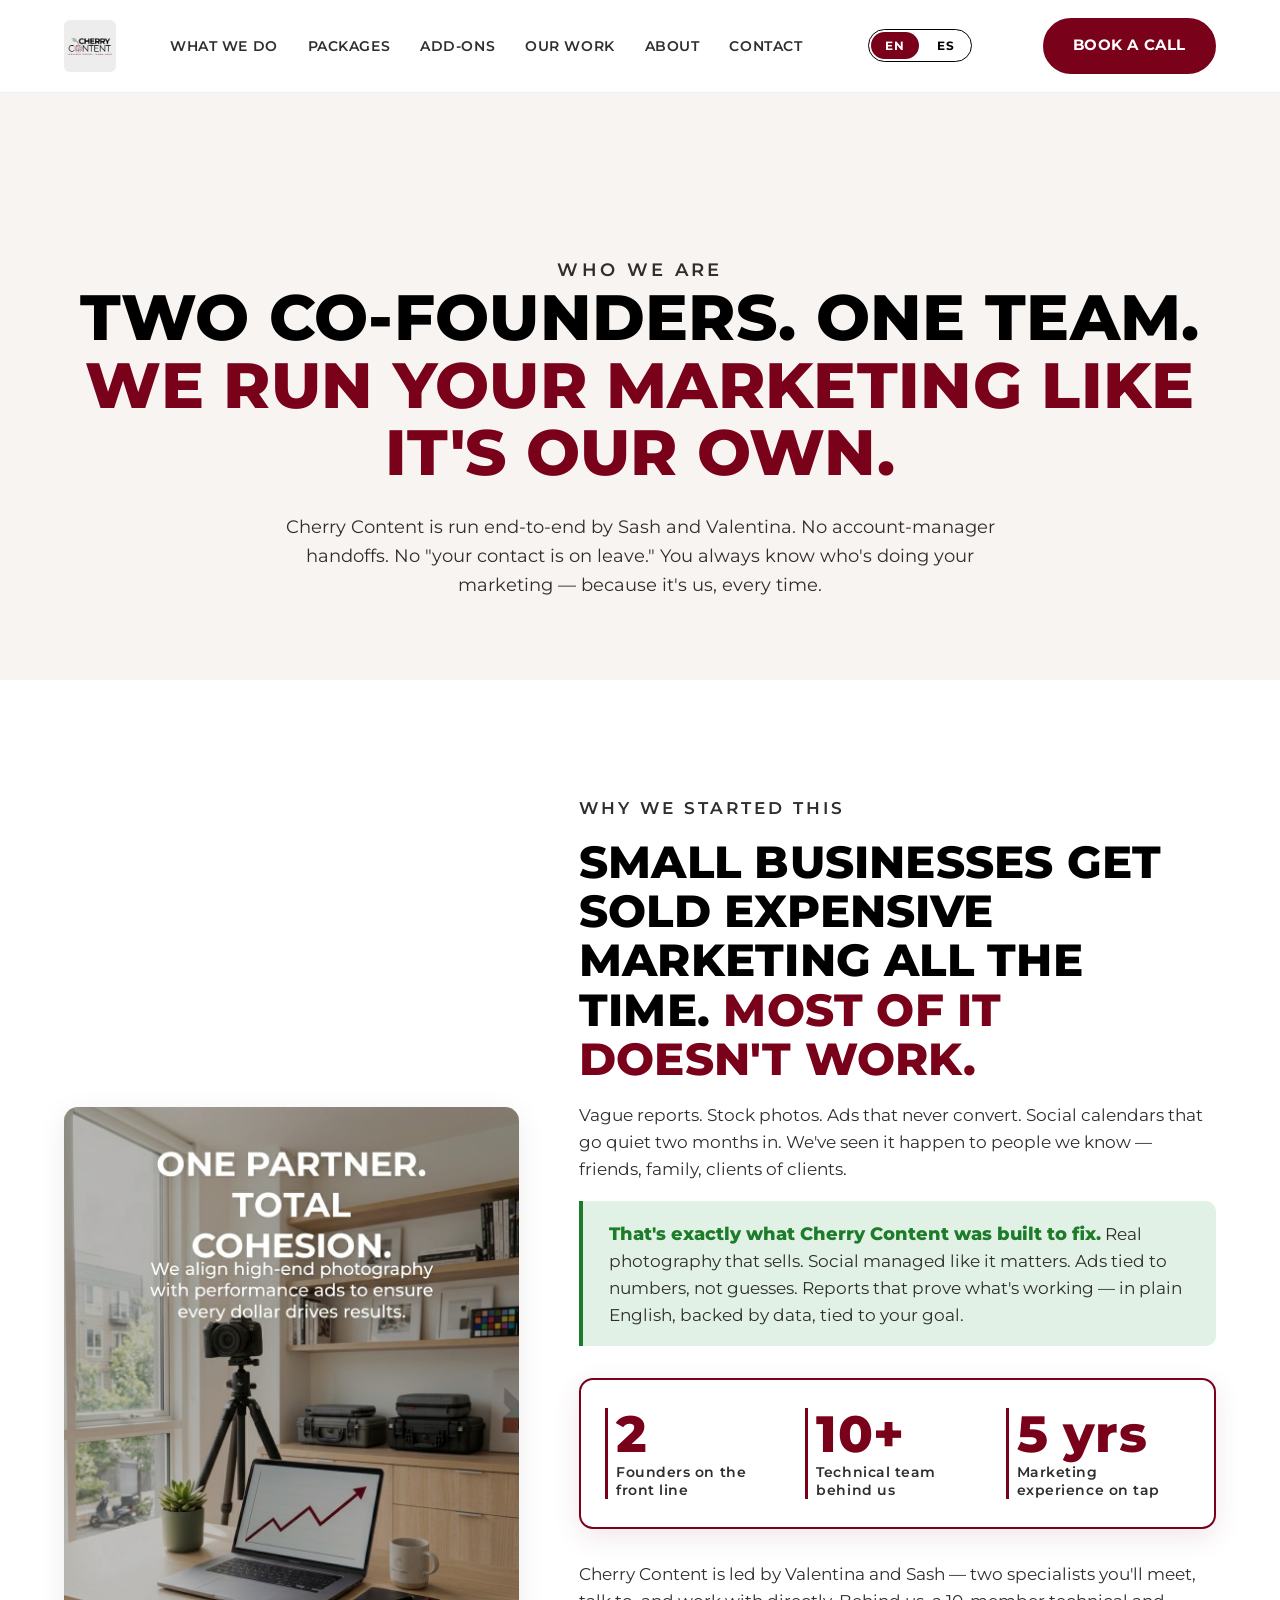
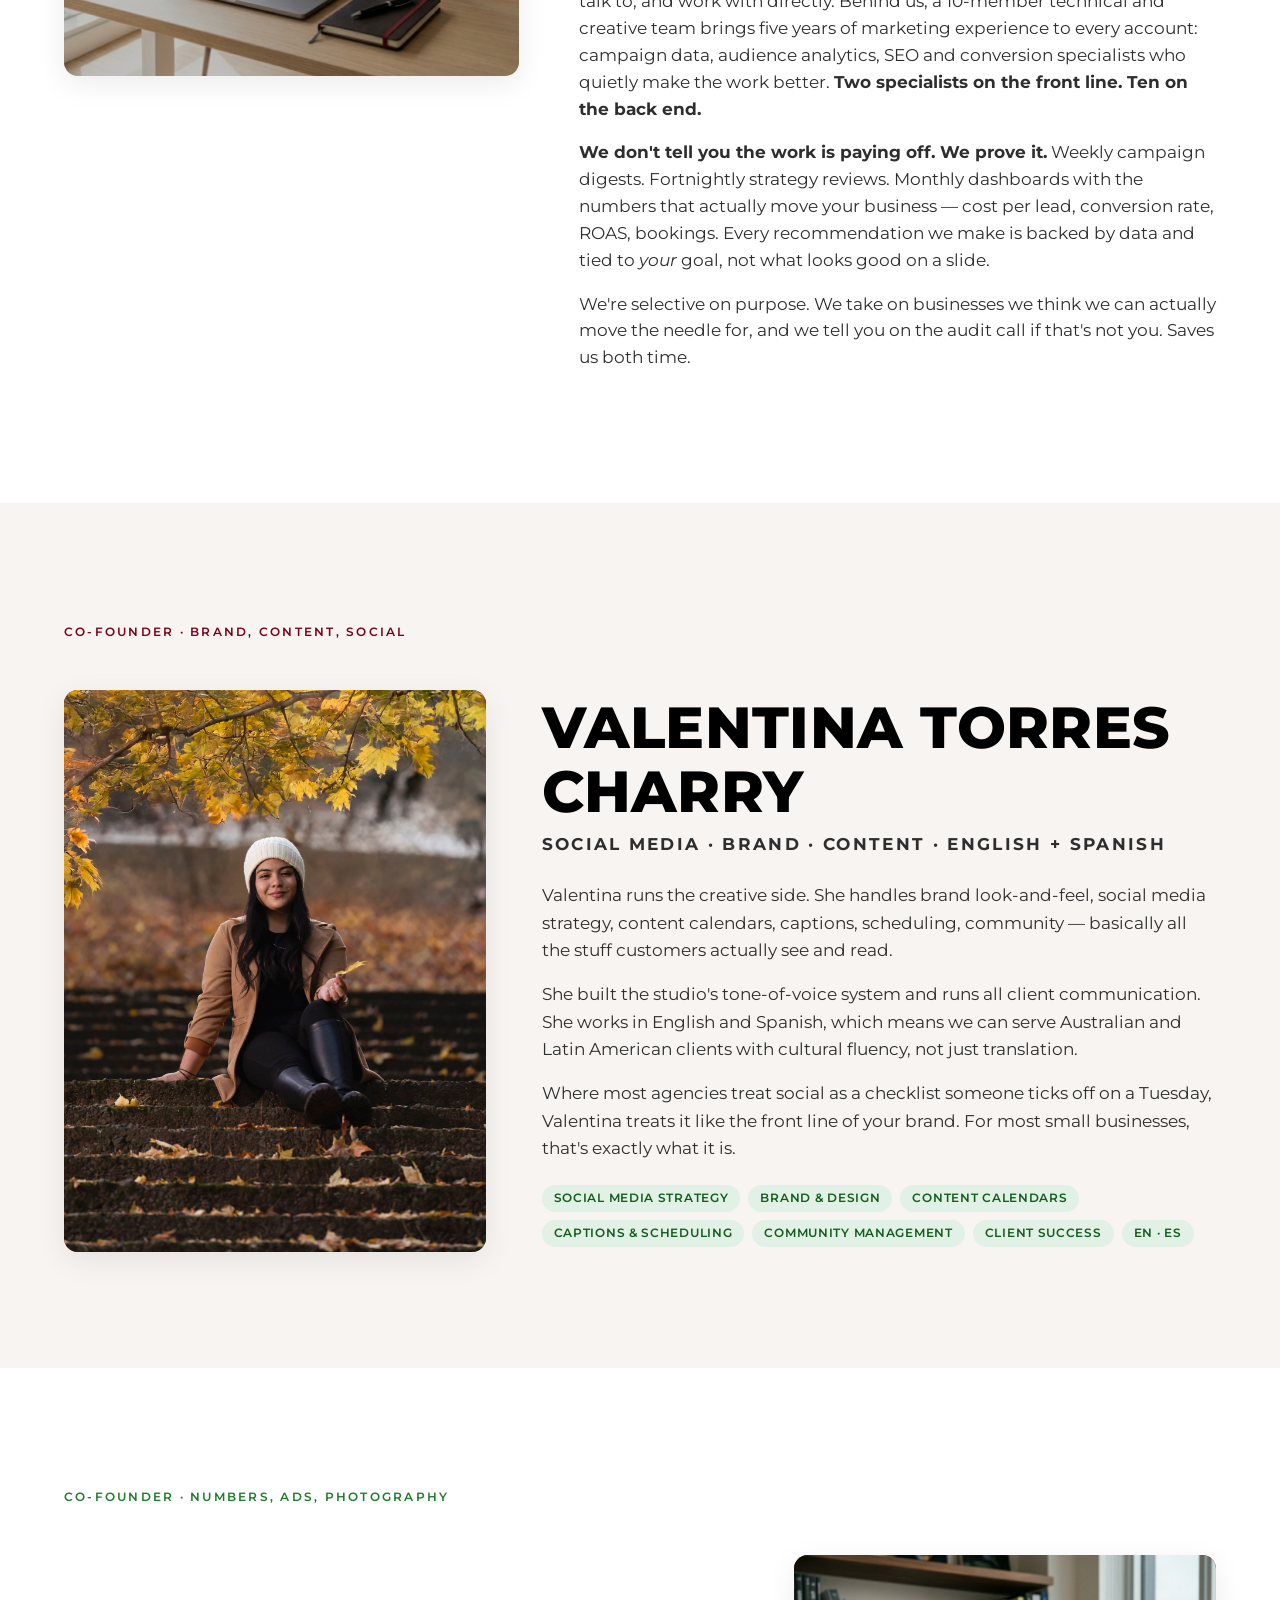
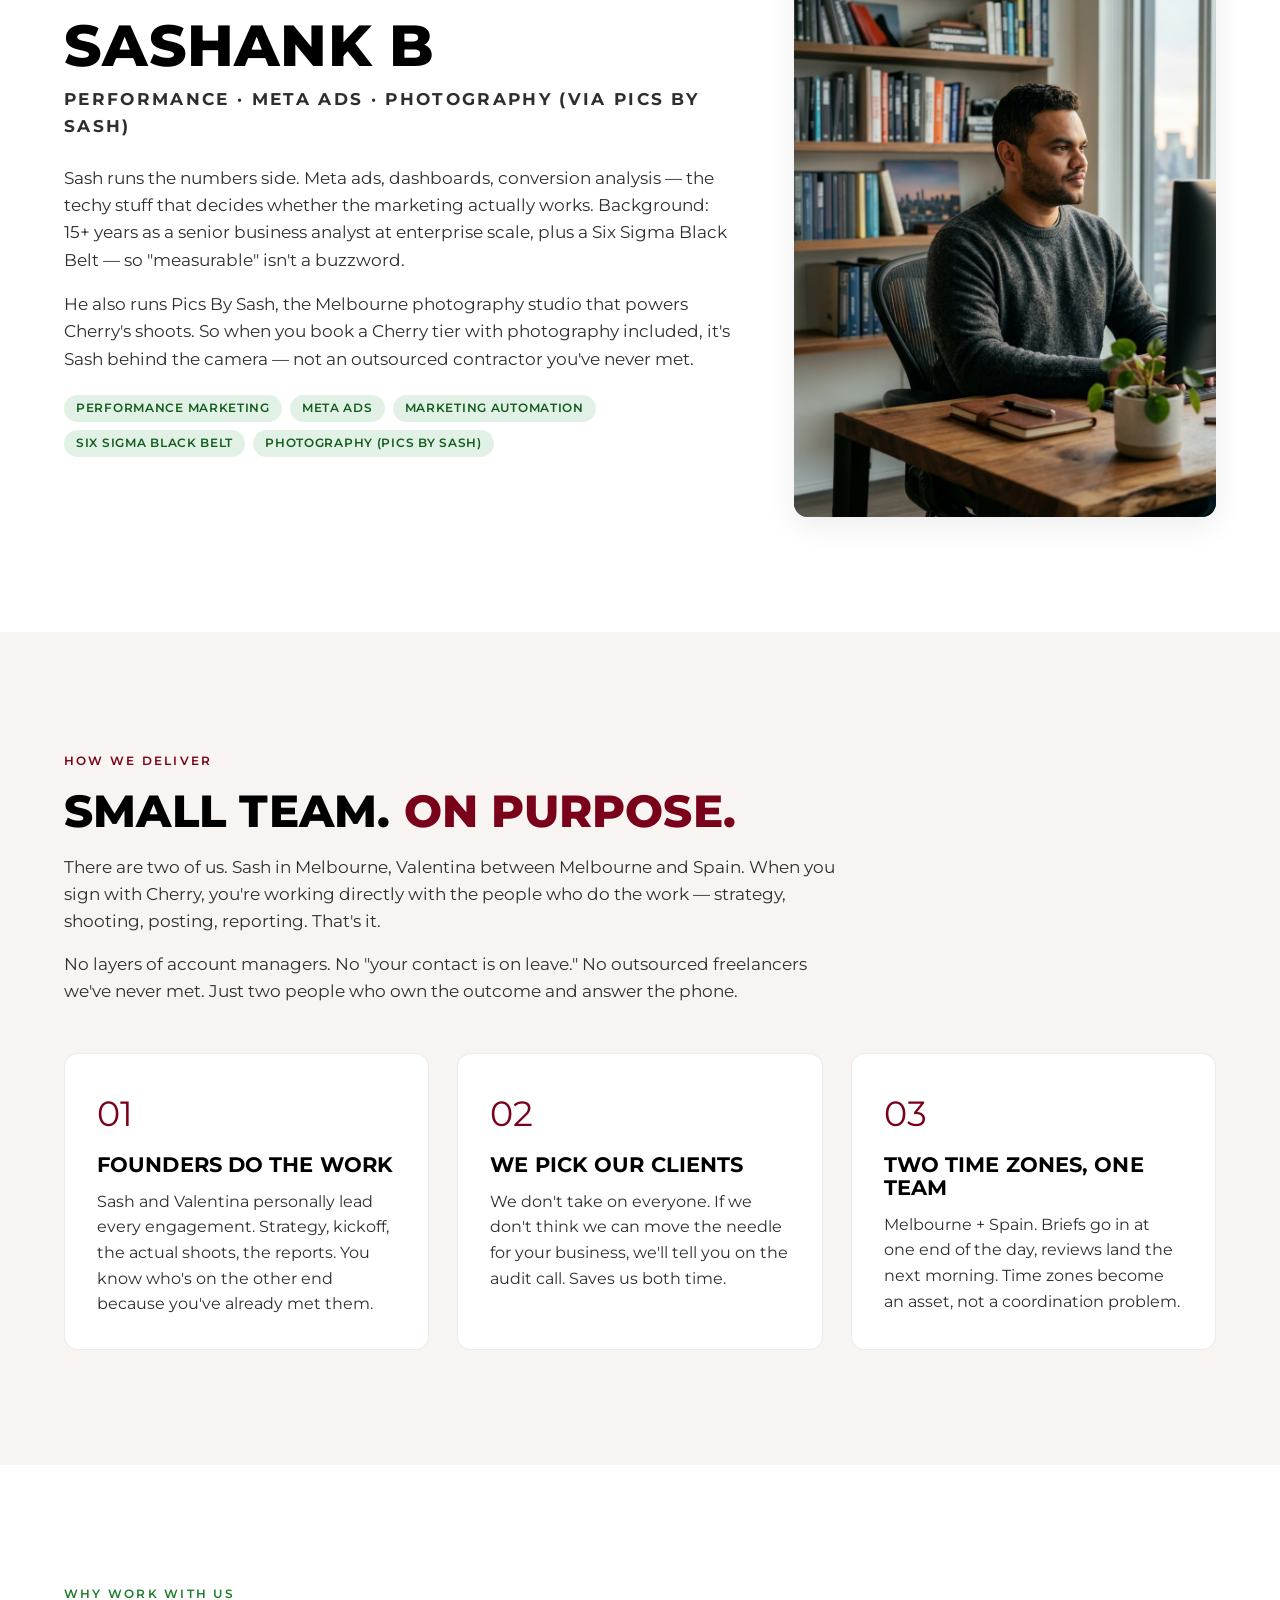
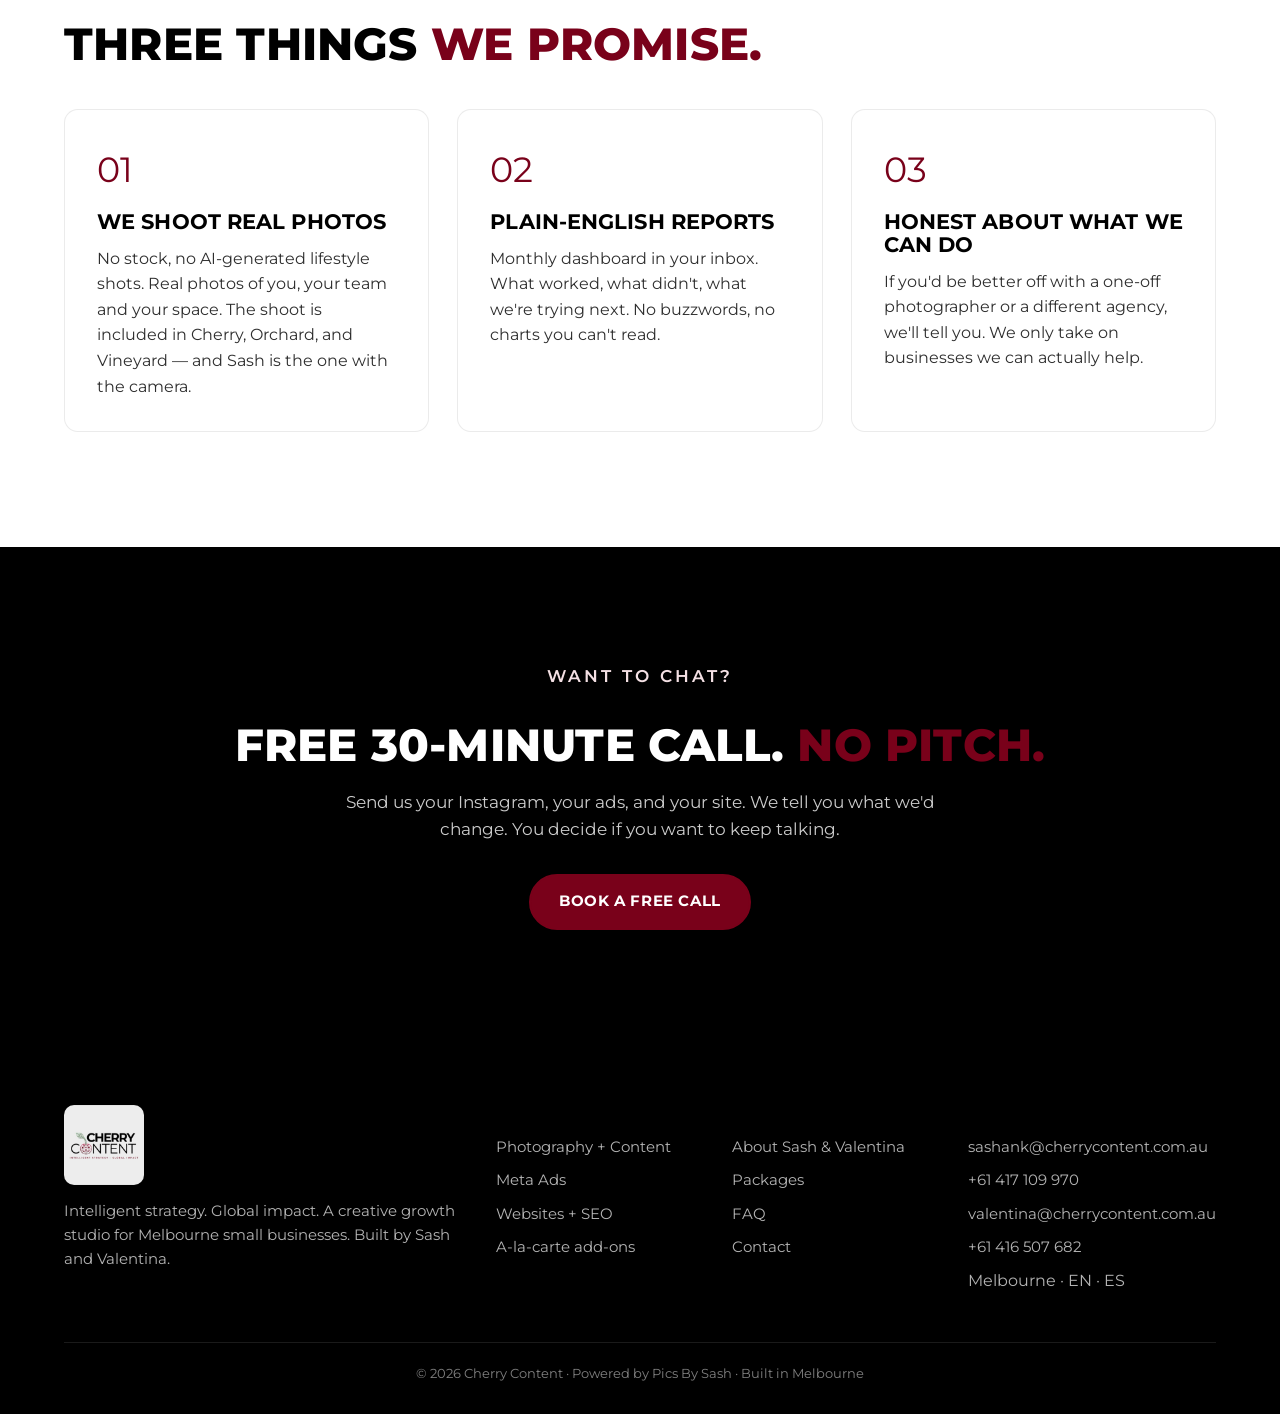
==== commit 783e6b72: "v14: swap cohesion graphic to 4:5 version — no more text cropping The 9:16 source was being squashed" ====
--- a/about.html
+++ b/about.html
@@ -155,8 +155,8 @@
 <section class="reveal" aria-labelledby="story-h">
   <div class="container">
     <div class="story">
-      <div class="portrait portrait--tall">
-        <img src="assets/team/cohesion.jpg?v=13" alt="Cherry Content's approach — high-end photography aligned with performance ads. One partner, total cohesion." width="1080" height="1920" loading="lazy" decoding="async" />
+      <div class="portrait">
+        <img src="assets/team/cohesion.jpg?v=14" alt="Cherry Content's approach — high-end photography aligned with performance ads. One partner, total cohesion." width="928" height="1152" loading="lazy" decoding="async" />
       </div>
       <div class="copy">
         <p class="eyebrow green">
--- a/css/styles.css
+++ b/css/styles.css
@@ -882,13 +882,6 @@
   box-shadow: var(--shadow-card);
 }
 .story .portrait img { width: 100%; height: 100%; object-fit: cover; display: block; }
-/* Tall 9:16 variant used for the cohesion graphic — full headline stays visible */
-.story .portrait--tall { aspect-ratio: 9 / 16; }
-.story .portrait--tall img { object-fit: cover; object-position: center top; }
-@media (max-width: 880px) {
-  .story .portrait--tall { aspect-ratio: 4 / 5; }
-  .story .portrait--tall img { object-position: center 18%; }
-}
 .story .copy p { color: var(--ink-2); font-size: 1.05rem; }
 
 .founders {
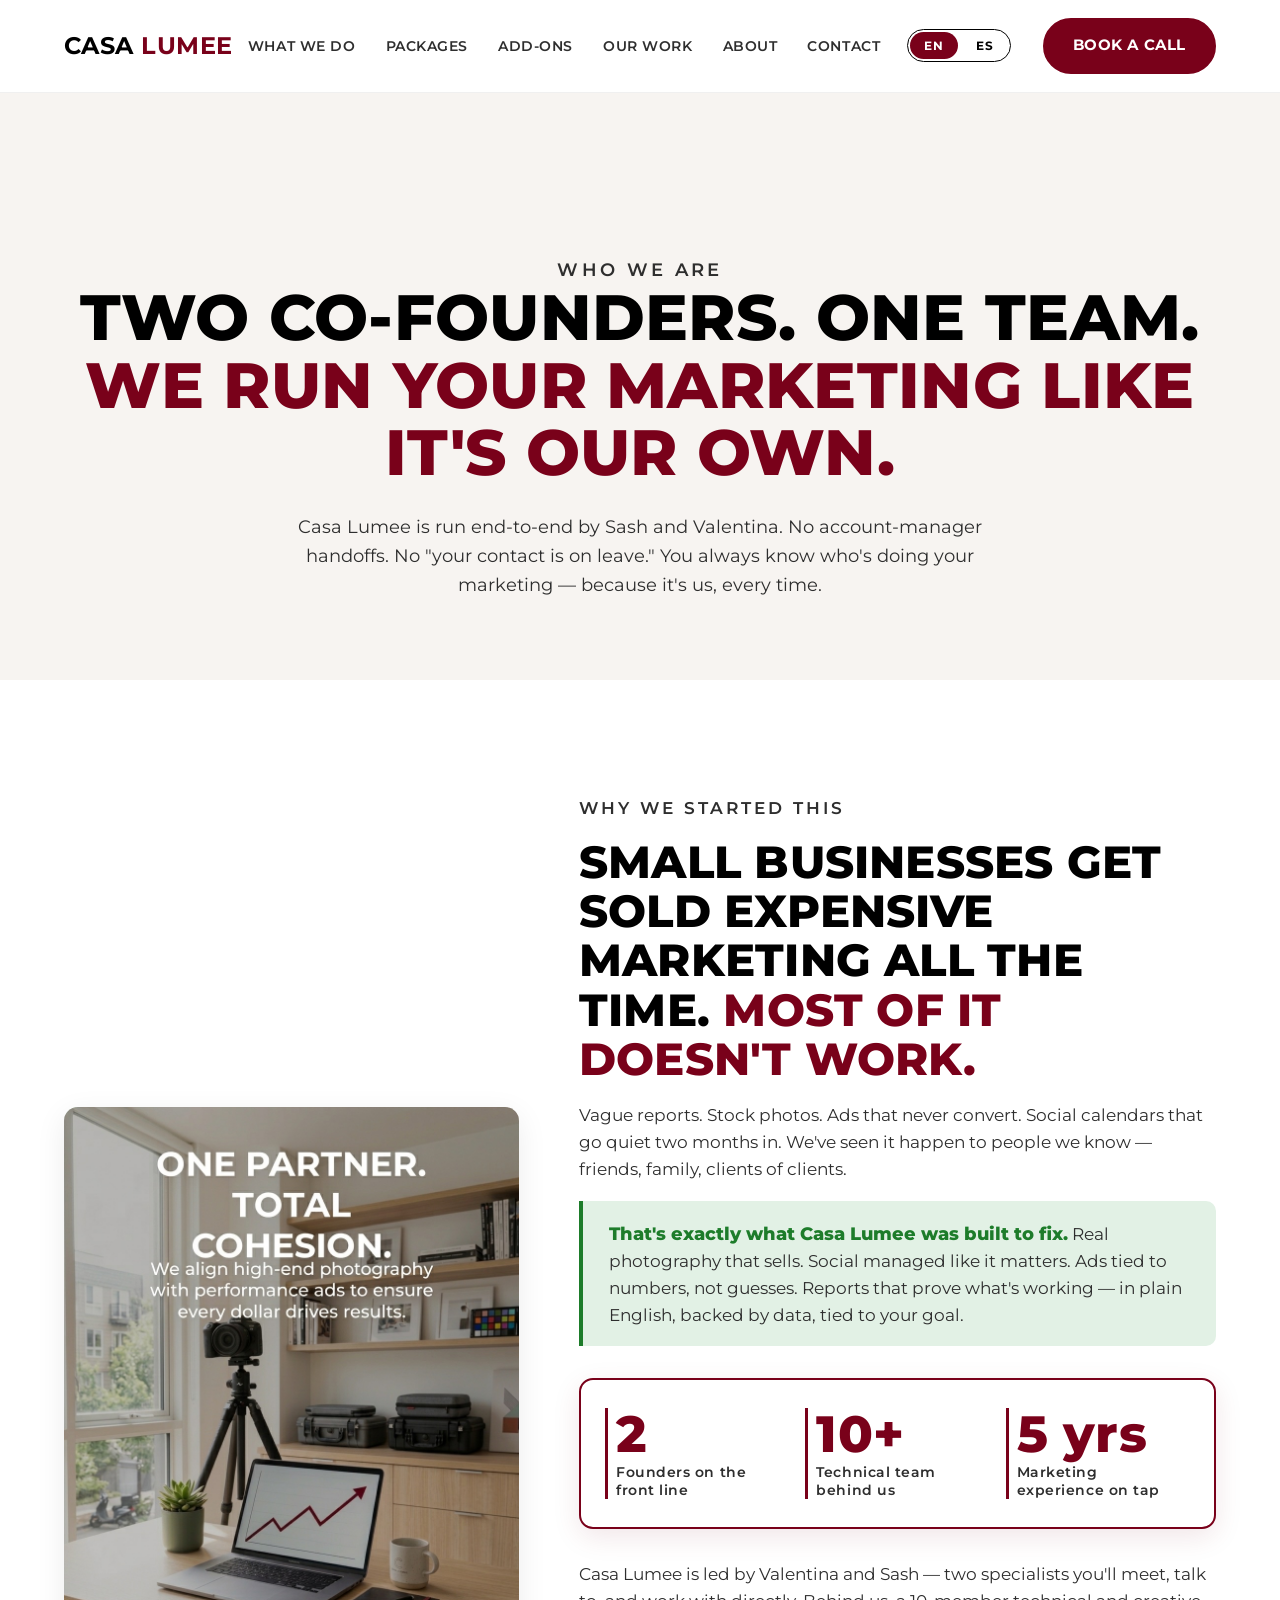
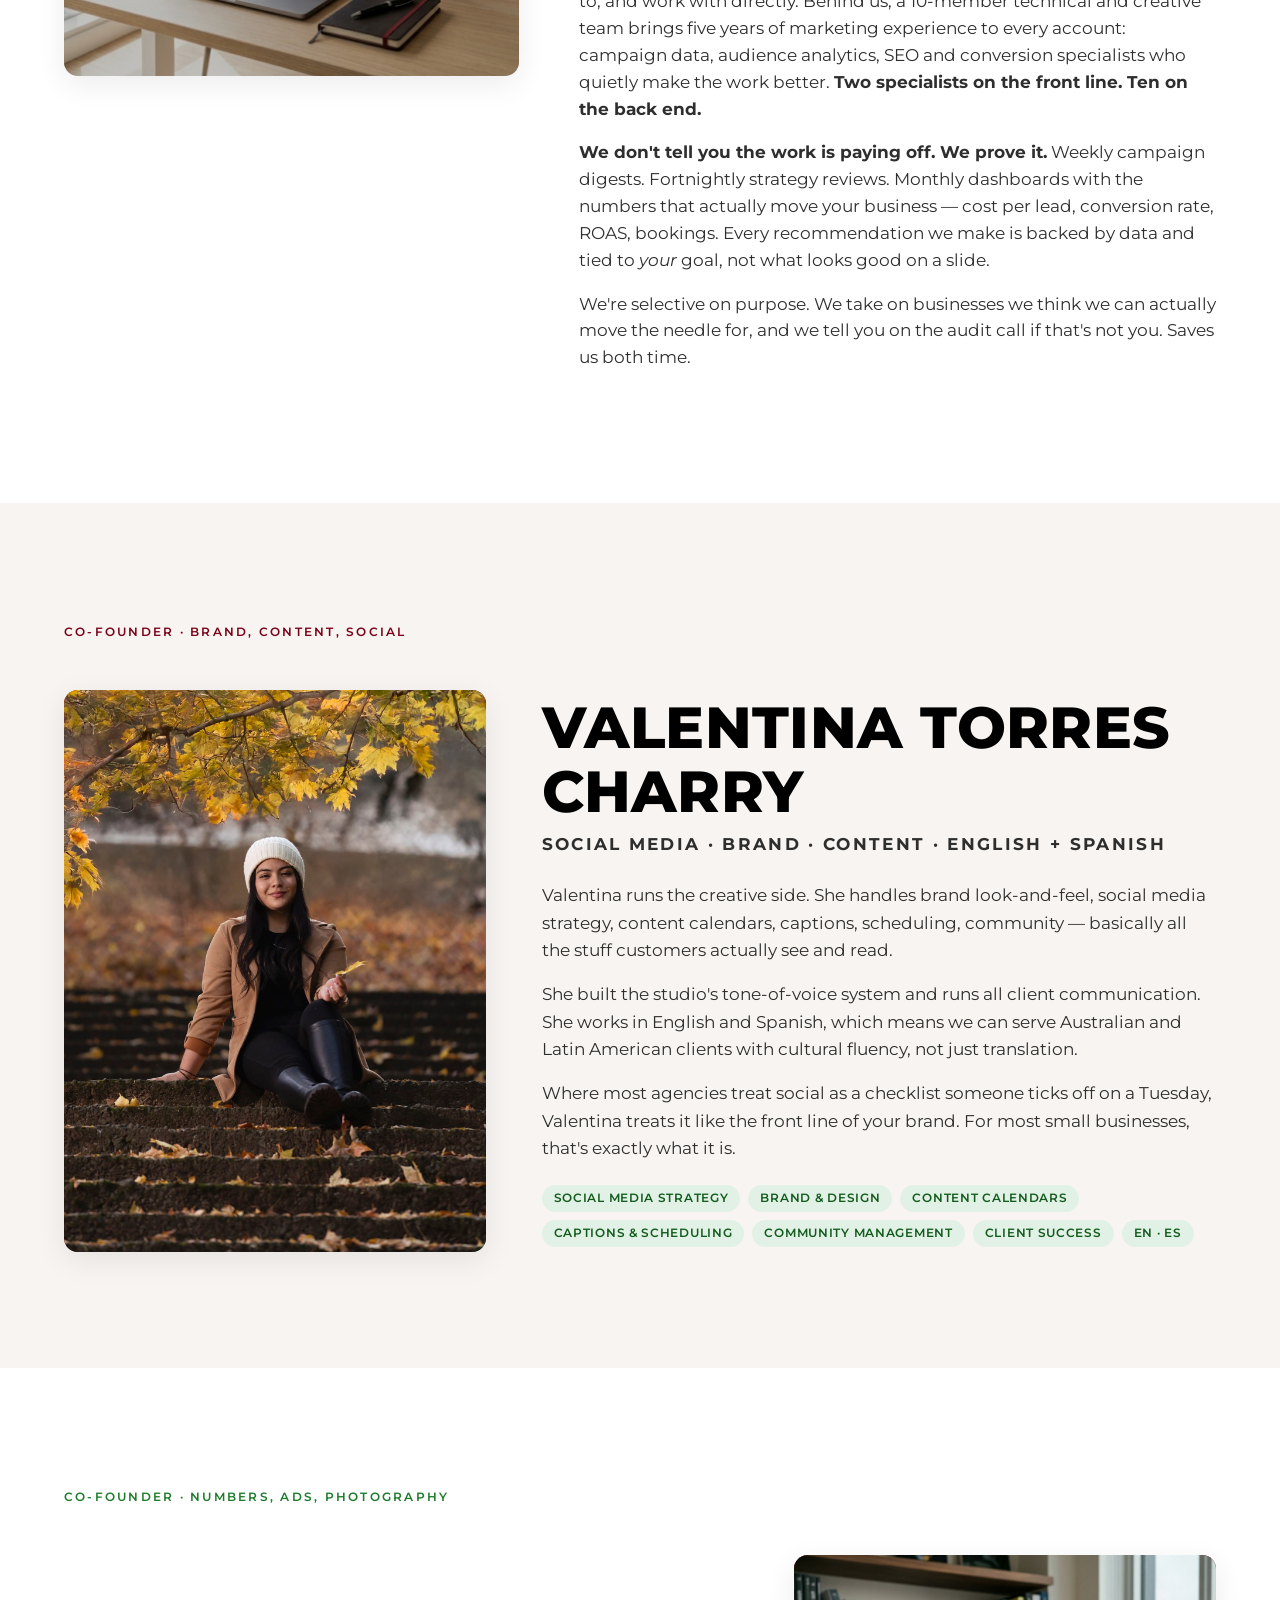
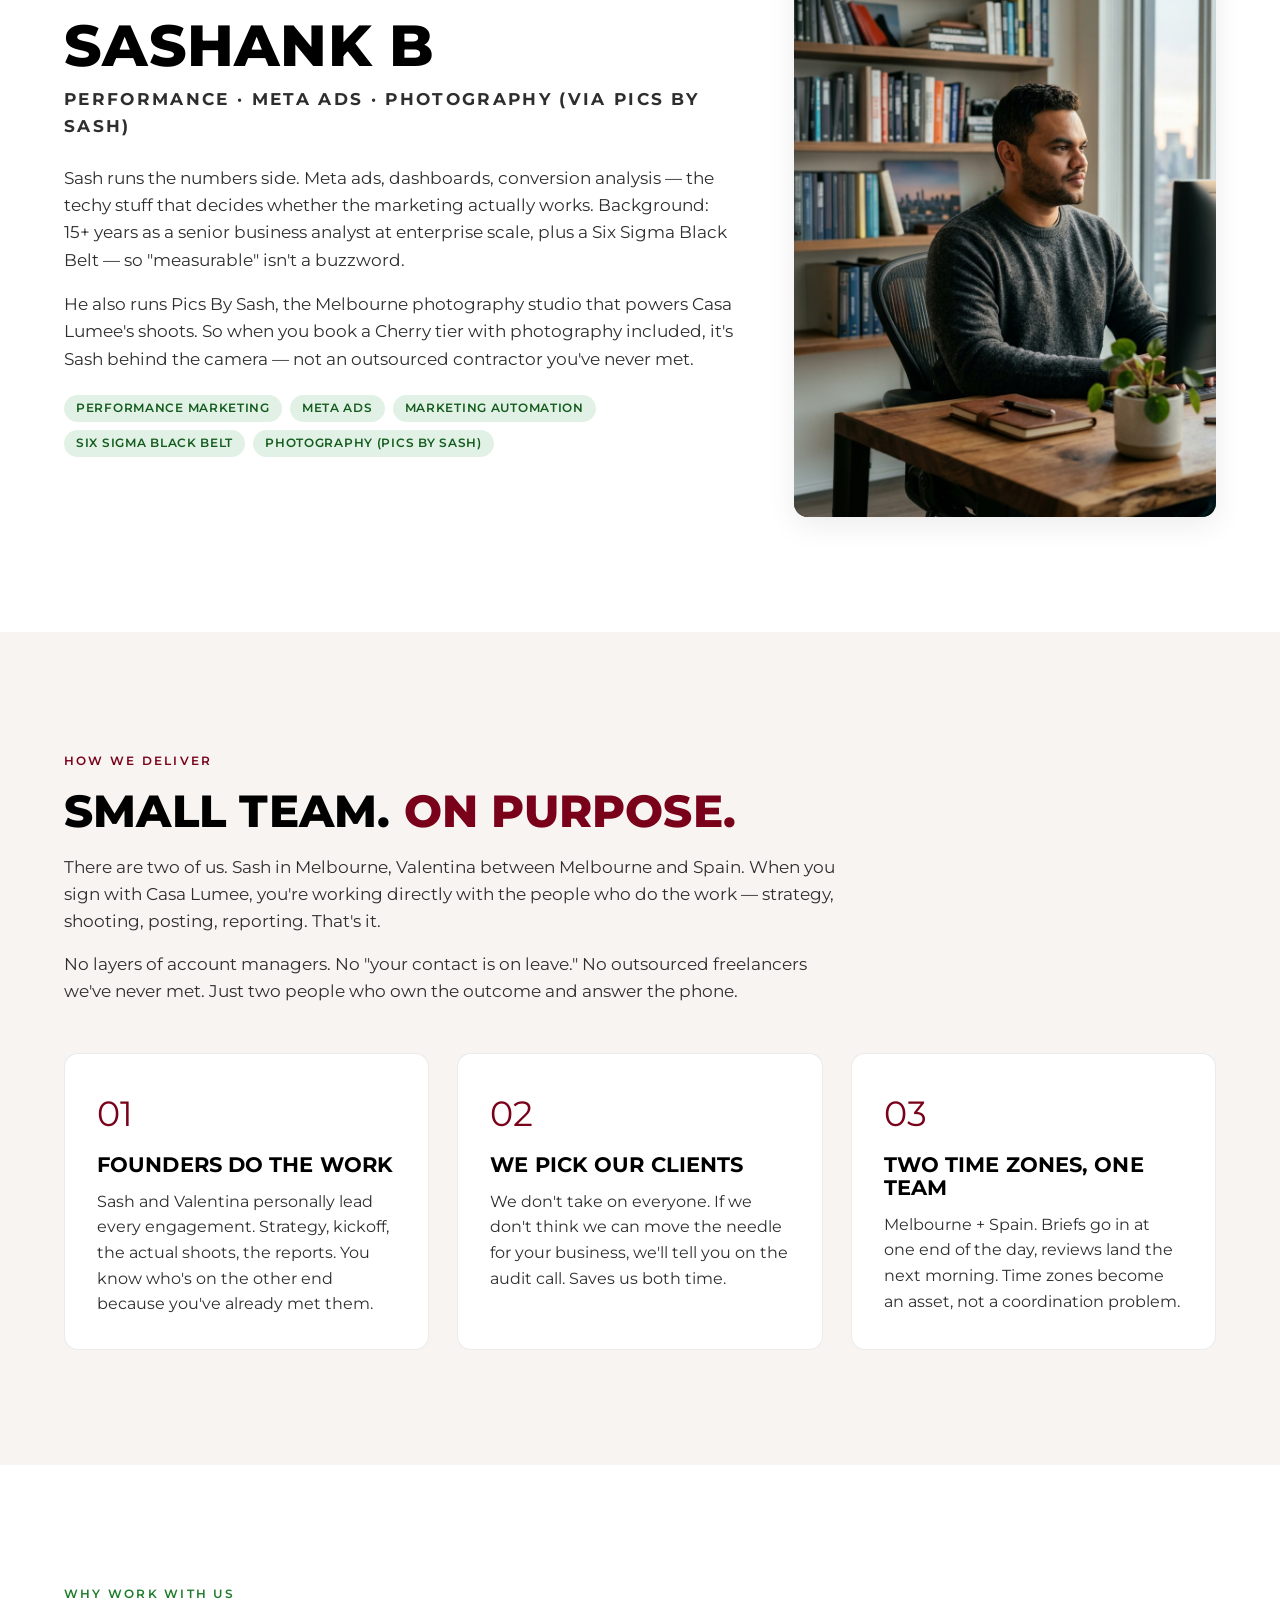
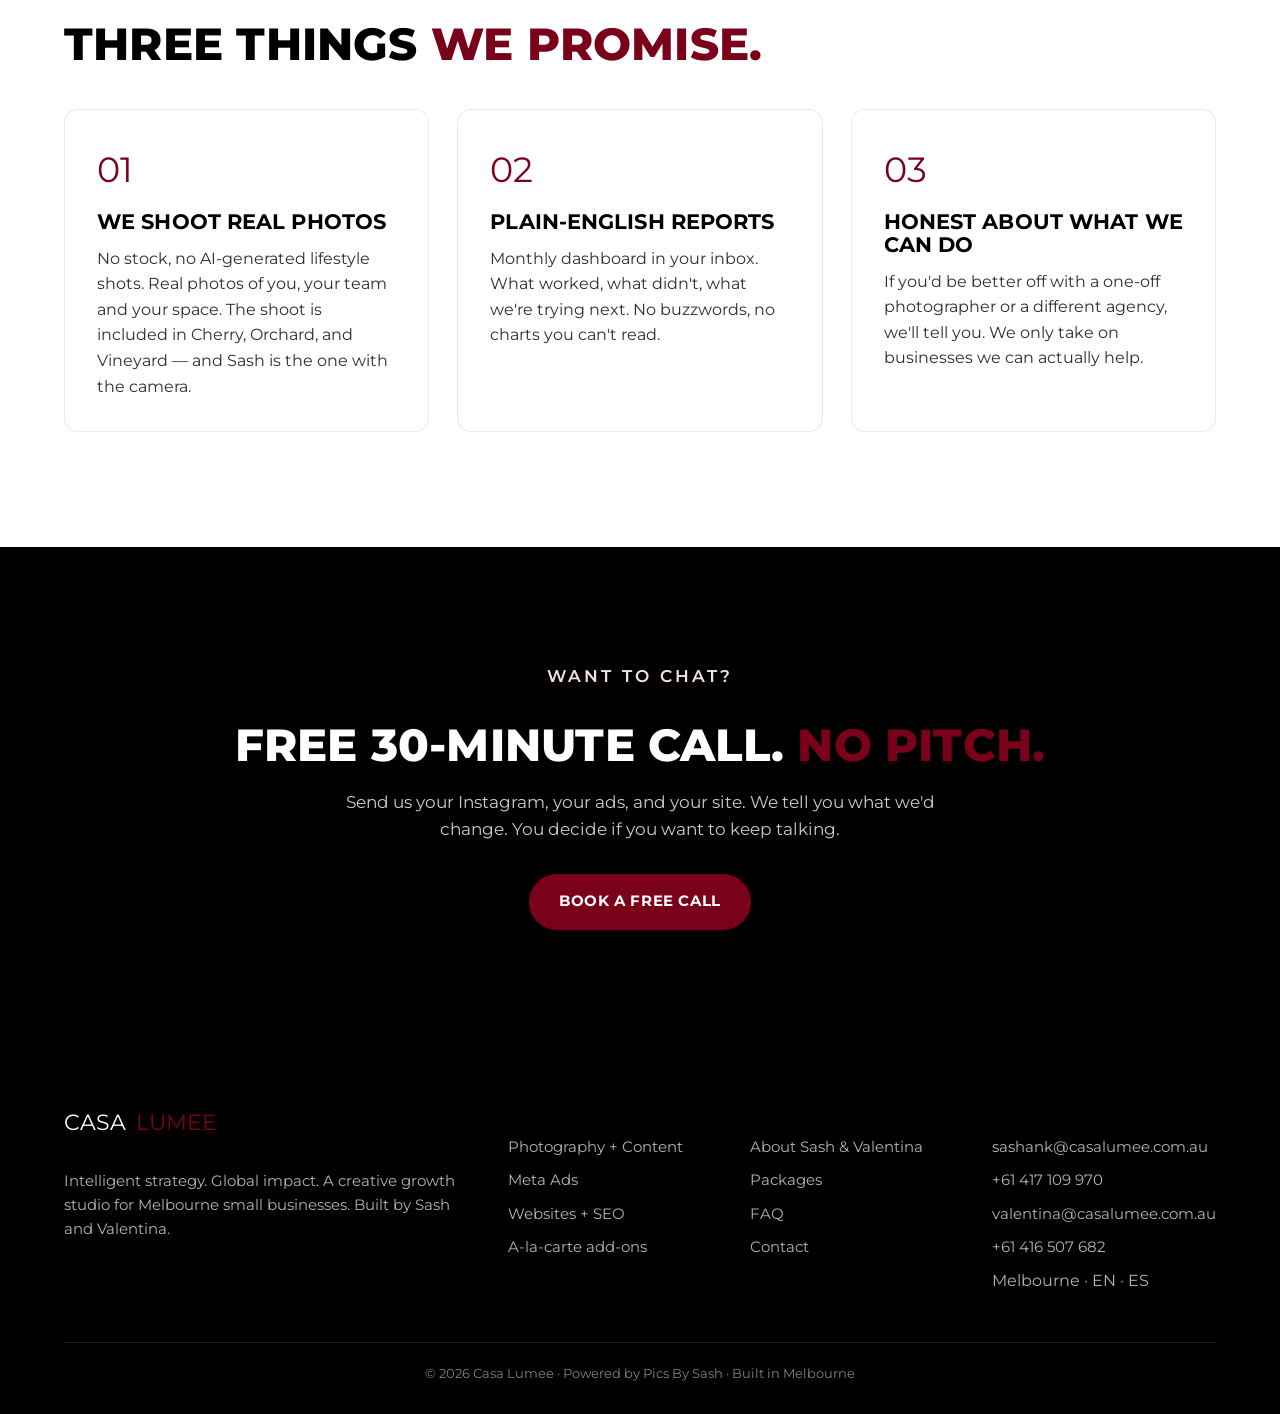
==== commit b0452b5b: "rebrand: Cherry Content → Casa Lumee (brand, domain, logo) Brand text → Casa Lumee; domain cherrycon" ====
--- a/about.html
+++ b/about.html
@@ -4,20 +4,20 @@
   <meta charset="UTF-8" />
   <meta name="viewport" content="width=device-width, initial-scale=1, viewport-fit=cover" />
 
-  <title>About Cherry Content — Sash + Valentina, the team behind your marketing</title>
-  <meta name="description" content="Cherry Content is run by Sashank B (performance marketing, Meta ads, photography) and Valentina Torres Charry (social, content, brand, English + Spanish). Melbourne-based, bilingual." />
+  <title>About Casa Lumee — Sash + Valentina, the team behind your marketing</title>
+  <meta name="description" content="Casa Lumee is run by Sashank B (performance marketing, Meta ads, photography) and Valentina Torres Charry (social, content, brand, English + Spanish). Melbourne-based, bilingual." />
   <meta name="robots" content="index,follow,max-image-preview:large" />
-  <link rel="canonical" href="https://cherrycontent.com.au/about.html" />
-  <link rel="alternate" hreflang="en-AU" href="https://cherrycontent.com.au/about.html" />
-  <link rel="alternate" hreflang="es" href="https://cherrycontent.com.au/about.html?lang=es" />
-  <link rel="alternate" hreflang="x-default" href="https://cherrycontent.com.au/about.html" />
+  <link rel="canonical" href="https://casalumee.com.au/about.html" />
+  <link rel="alternate" hreflang="en-AU" href="https://casalumee.com.au/about.html" />
+  <link rel="alternate" hreflang="es" href="https://casalumee.com.au/about.html?lang=es" />
+  <link rel="alternate" hreflang="x-default" href="https://casalumee.com.au/about.html" />
 
   <meta property="og:type" content="profile" />
-  <meta property="og:title" content="About Cherry Content — Sash + Valentina" />
+  <meta property="og:title" content="About Casa Lumee — Sash + Valentina" />
   <meta property="og:description" content="Two co-founders. One team. We run small business marketing like it's our own." />
-  <meta property="og:url" content="https://cherrycontent.com.au/about.html" />
-  <meta property="og:site_name" content="Cherry Content" />
-  <meta property="og:image" content="https://cherrycontent.com.au/assets/og-image.jpg" />
+  <meta property="og:url" content="https://casalumee.com.au/about.html" />
+  <meta property="og:site_name" content="Casa Lumee" />
+  <meta property="og:image" content="https://casalumee.com.au/assets/og-image.jpg" />
 
   <link rel="icon" type="image/svg+xml" href="assets/favicon.svg" />
   <link rel="apple-touch-icon" sizes="180x180" href="assets/apple-touch-icon.png" />
@@ -36,11 +36,11 @@
   {
     "@context": "https://schema.org",
     "@type": "AboutPage",
-    "url": "https://cherrycontent.com.au/about.html",
+    "url": "https://casalumee.com.au/about.html",
     "mainEntity": {
       "@type": "Organization",
-      "name": "Cherry Content",
-      "url": "https://cherrycontent.com.au/",
+      "name": "Casa Lumee",
+      "url": "https://casalumee.com.au/",
       "founder": [
         {
           "@type": "Person",
@@ -57,7 +57,7 @@
             "Client success",
             "Bilingual content (English and Spanish)"
           ],
-          "worksFor": { "@type": "Organization", "name": "Cherry Content" }
+          "worksFor": { "@type": "Organization", "name": "Casa Lumee" }
         },
         {
           "@type": "Person",
@@ -74,7 +74,7 @@
             "Project management",
             "Photography direction"
           ],
-          "worksFor": { "@type": "Organization", "name": "Cherry Content" },
+          "worksFor": { "@type": "Organization", "name": "Casa Lumee" },
           "owns": {
             "@type": "Organization",
             "name": "Pics By Sash",
@@ -93,8 +93,8 @@
     "@context": "https://schema.org",
     "@type": "BreadcrumbList",
     "itemListElement": [
-      { "@type": "ListItem", "position": 1, "name": "Home", "item": "https://cherrycontent.com.au/" },
-      { "@type": "ListItem", "position": 2, "name": "About", "item": "https://cherrycontent.com.au/about.html" }
+      { "@type": "ListItem", "position": 1, "name": "Home", "item": "https://casalumee.com.au/" },
+      { "@type": "ListItem", "position": 2, "name": "About", "item": "https://casalumee.com.au/about.html" }
     ]
   }
   </script>
@@ -106,8 +106,9 @@
 <!-- Nav (same as index) -->
 <header class="nav" role="banner">
   <div class="nav-inner">
-    <a href="index.html" class="nav-logo" aria-label="Cherry Content home">
-      <img src="assets/logo-256.png" alt="Cherry Content — creative growth studio, Melbourne" width="64" height="64" fetchpriority="high" decoding="async" />
+    <a href="index.html" class="nav-logo" aria-label="Casa Lumee home">
+      <!-- TODO(logo): old Cherry logo removed; wordmark placeholder until new Casa Lumee logo + colours land -->
+      <span class="wordmark">Casa <span class="accent">Lumee</span></span>
     </a>
     <nav aria-label="Primary">
       <ul class="nav-links" id="navLinks">
@@ -145,8 +146,8 @@
       <span class="lang-es" hidden>Dos cofundadores. Un equipo. <span class="accent">Llevamos tu marketing como si fuera nuestro.</span></span>
     </h1>
     <p>
-      <span class="lang-en">Cherry Content is run end-to-end by Sash and Valentina. No account-manager handoffs. No "your contact is on leave." You always know who's doing your marketing — because it's us, every time.</span>
-      <span class="lang-es" hidden>Cherry Content lo manejamos de punta a punta Sash y Valentina. Sin pases a account managers. Sin "tu contacto está de vacaciones." Siempre sabes quién hace tu marketing — porque somos nosotros, todas las veces.</span>
+      <span class="lang-en">Casa Lumee is run end-to-end by Sash and Valentina. No account-manager handoffs. No "your contact is on leave." You always know who's doing your marketing — because it's us, every time.</span>
+      <span class="lang-es" hidden>Casa Lumee lo manejamos de punta a punta Sash y Valentina. Sin pases a account managers. Sin "tu contacto está de vacaciones." Siempre sabes quién hace tu marketing — porque somos nosotros, todas las veces.</span>
     </p>
   </div>
 </section>
@@ -156,7 +157,7 @@
   <div class="container">
     <div class="story">
       <div class="portrait">
-        <img src="assets/team/cohesion.jpg?v=14" alt="Cherry Content's approach — high-end photography aligned with performance ads. One partner, total cohesion." width="928" height="1152" loading="lazy" decoding="async" />
+        <img src="assets/team/cohesion.jpg?v=14" alt="Casa Lumee's approach — high-end photography aligned with performance ads. One partner, total cohesion." width="928" height="1152" loading="lazy" decoding="async" />
       </div>
       <div class="copy">
         <p class="eyebrow green">
@@ -173,8 +174,8 @@
         </p>
 
         <p class="story-solution">
-          <span class="lang-en"><strong>That's exactly what Cherry Content was built to fix.</strong> Real photography that sells. Social managed like it matters. Ads tied to numbers, not guesses. Reports that prove what's working — in plain English, backed by data, tied to your goal.</span>
-          <span class="lang-es" hidden><strong>Para eso construimos Cherry Content.</strong> Fotografía real que vende. Redes manejadas como deben. Ads atados a números, no a suposiciones. Reportes que demuestran qué funciona — en lenguaje simple, respaldados por datos, atados a tu objetivo.</span>
+          <span class="lang-en"><strong>That's exactly what Casa Lumee was built to fix.</strong> Real photography that sells. Social managed like it matters. Ads tied to numbers, not guesses. Reports that prove what's working — in plain English, backed by data, tied to your goal.</span>
+          <span class="lang-es" hidden><strong>Para eso construimos Casa Lumee.</strong> Fotografía real que vende. Redes manejadas como deben. Ads atados a números, no a suposiciones. Reportes que demuestran qué funciona — en lenguaje simple, respaldados por datos, atados a tu objetivo.</span>
         </p>
 
         <!-- Credibility block: small front line, deep technical backing -->
@@ -194,8 +195,8 @@
         </div>
 
         <p>
-          <span class="lang-en">Cherry Content is led by Valentina and Sash — two specialists you'll meet, talk to, and work with directly. Behind us, a 10-member technical and creative team brings five years of marketing experience to every account: campaign data, audience analytics, SEO and conversion specialists who quietly make the work better. <strong>Two specialists on the front line. Ten on the back end.</strong></span>
-          <span class="lang-es" hidden>Cherry Content lo lideran Valentina y Sash — dos especialistas con quienes vas a hablar y trabajar directamente. Detrás, un equipo técnico y creativo de 10 personas con cinco años de experiencia en marketing: data de campañas, analítica de audiencia, especialistas en SEO y conversión que silenciosamente hacen el trabajo mejor. <strong>Dos especialistas al frente. Diez detrás.</strong></span>
+          <span class="lang-en">Casa Lumee is led by Valentina and Sash — two specialists you'll meet, talk to, and work with directly. Behind us, a 10-member technical and creative team brings five years of marketing experience to every account: campaign data, audience analytics, SEO and conversion specialists who quietly make the work better. <strong>Two specialists on the front line. Ten on the back end.</strong></span>
+          <span class="lang-es" hidden>Casa Lumee lo lideran Valentina y Sash — dos especialistas con quienes vas a hablar y trabajar directamente. Detrás, un equipo técnico y creativo de 10 personas con cinco años de experiencia en marketing: data de campañas, analítica de audiencia, especialistas en SEO y conversión que silenciosamente hacen el trabajo mejor. <strong>Dos especialistas al frente. Diez detrás.</strong></span>
         </p>
 
         <p>
@@ -221,7 +222,7 @@
     </p>
     <div class="founder-feature">
       <div class="founder-portrait">
-        <img src="assets/team/valentina.jpg?v=12" alt="Valentina Torres Charry — Co-founder, Cherry Content. Brand, content, and social media in English and Spanish." width="1536" height="1920" loading="lazy" decoding="async" />
+        <img src="assets/team/valentina.jpg?v=12" alt="Valentina Torres Charry — Co-founder, Casa Lumee. Brand, content, and social media in English and Spanish." width="1536" height="1920" loading="lazy" decoding="async" />
       </div>
       <div>
         <h2 id="valentina-h">Valentina Torres Charry</h2>
@@ -268,7 +269,7 @@
     </p>
     <div class="founder-feature reverse">
       <div class="founder-portrait">
-        <img src="assets/team/sashank.jpg?v=11" alt="Sashank B — Co-founder, Cherry Content. Performance marketing, Meta Ads, and photography." width="960" height="1200" loading="lazy" decoding="async" />
+        <img src="assets/team/sashank.jpg?v=11" alt="Sashank B — Co-founder, Casa Lumee. Performance marketing, Meta Ads, and photography." width="960" height="1200" loading="lazy" decoding="async" />
       </div>
       <div>
         <h2 id="sashank-h">Sashank B</h2>
@@ -283,8 +284,8 @@
         </p>
 
         <p>
-          <span class="lang-en">He also runs Pics By Sash, the Melbourne photography studio that powers Cherry's shoots. So when you book a Cherry tier with photography included, it's Sash behind the camera — not an outsourced contractor you've never met.</span>
-          <span class="lang-es" hidden>También dirige Pics By Sash, el estudio de fotografía de Melbourne que hace los shoots de Cherry. Así que cuando contratas un paquete con fotografía incluida, es Sash detrás de la cámara — no un freelancer que nunca conociste.</span>
+          <span class="lang-en">He also runs Pics By Sash, the Melbourne photography studio that powers Casa Lumee's shoots. So when you book a Cherry tier with photography included, it's Sash behind the camera — not an outsourced contractor you've never met.</span>
+          <span class="lang-es" hidden>También dirige Pics By Sash, el estudio de fotografía de Melbourne que hace los shoots de Casa Lumee. Así que cuando contratas un paquete con fotografía incluida, es Sash detrás de la cámara — no un freelancer que nunca conociste.</span>
         </p>
 
         <div class="founder-tags">
@@ -311,8 +312,8 @@
       <span class="lang-es" hidden>Equipo pequeño. <span style="color:var(--cherry)">A propósito.</span></span>
     </h2>
     <p style="max-width: 780px; font-size: 1.05rem; color: var(--ink-2); margin-bottom: 16px;">
-      <span class="lang-en">There are two of us. Sash in Melbourne, Valentina between Melbourne and Spain. When you sign with Cherry, you're working directly with the people who do the work — strategy, shooting, posting, reporting. That's it.</span>
-      <span class="lang-es" hidden>Somos dos. Sash en Melbourne, Valentina entre Melbourne y España. Cuando firmas con Cherry, trabajas directamente con quienes hacen el trabajo — estrategia, shoots, posteo, reportes. Punto.</span>
+      <span class="lang-en">There are two of us. Sash in Melbourne, Valentina between Melbourne and Spain. When you sign with Casa Lumee, you're working directly with the people who do the work — strategy, shooting, posting, reporting. That's it.</span>
+      <span class="lang-es" hidden>Somos dos. Sash en Melbourne, Valentina entre Melbourne y España. Cuando firmas con Casa Lumee, trabajas directamente con quienes hacen el trabajo — estrategia, shoots, posteo, reportes. Punto.</span>
     </p>
     <p style="max-width: 780px; font-size: 1.05rem; color: var(--ink-2);">
       <span class="lang-en">No layers of account managers. No "your contact is on leave." No outsourced freelancers we've never met. Just two people who own the outcome and answer the phone.</span>
@@ -416,7 +417,7 @@
   <div class="container">
     <div class="footer-grid">
       <div>
-        <img src="assets/logo-256.png" alt="Cherry Content" width="96" height="96" class="footer-logo" loading="lazy" decoding="async" />
+        <span class="logo-line">Casa <span class="accent">Lumee</span></span>
         <p style="font-size:.94rem;margin-top:14px;">
           <span class="lang-en">Intelligent strategy. Global impact. A creative growth studio for Melbourne small businesses. Built by Sash and Valentina.</span>
           <span class="lang-es" hidden>Estrategia inteligente. Impacto global. Un estudio creativo para PYMES de Melbourne. Por Sash y Valentina.</span>
@@ -443,16 +444,16 @@
       <div>
         <h3 class="footer-h"><span class="lang-en">Reach us</span><span class="lang-es" hidden>Contáctanos</span></h3>
         <ul>
-          <li><a href="mailto:sashank@cherrycontent.com.au">sashank@cherrycontent.com.au</a></li>
+          <li><a href="mailto:sashank@casalumee.com.au">sashank@casalumee.com.au</a></li>
           <li><a href="tel:+61417109970">+61 417 109 970</a></li>
-          <li><a href="mailto:valentina@cherrycontent.com.au">valentina@cherrycontent.com.au</a></li>
+          <li><a href="mailto:valentina@casalumee.com.au">valentina@casalumee.com.au</a></li>
           <li><a href="tel:+61416507682">+61 416 507 682</a></li>
           <li>Melbourne · EN · ES</li>
         </ul>
       </div>
     </div>
     <div class="footer-bottom">
-      © <span id="year"></span> Cherry Content · Powered by Pics By Sash · Built in Melbourne
+      © <span id="year"></span> Casa Lumee · Powered by Pics By Sash · Built in Melbourne
     </div>
   </div>
 </footer>
--- a/css/styles.css
+++ b/css/styles.css
@@ -1,5 +1,5 @@
 /* ==========================================================================
-   Cherry Content — Creative Growth Studio
+   Casa Lumee — Creative Growth Studio
    Intelligent Strategy. Global Impact.
    ========================================================================== */
 
@@ -1413,6 +1413,21 @@
   padding: 4px 10px;
   border-radius: var(--radius-pill);
 }
+.tier-card .tier-price {
+  font-family: var(--display);
+  font-size: 2rem;
+  font-weight: 800;
+  color: var(--ink);
+  line-height: 1.1;
+  margin: 4px 0 10px;
+}
+.tier-card .tier-price-sub {
+  font-size: 0.85rem;
+  font-weight: 500;
+  color: var(--ink-3);
+  letter-spacing: 0.04em;
+  margin-left: 2px;
+}
 .tier-card .tier-list {
   margin: 14px 0 0 18px;
   padding: 0;
@@ -1469,3 +1484,11 @@
 @media (max-width: 600px) {
   .cols-4 { grid-template-columns: 1fr; }
 }
+
+/* ---------- TEMP wordmark (Casa Lumee rebrand 2026-06-08) ----------
+   Old Cherry raster logo removed. This text wordmark is a placeholder.
+   TODO(rebrand): replace with the new Casa Lumee logo and refresh the
+   colour palette (--cherry token + tier accents) once the logo lands. */
+.nav-logo .wordmark { font-weight: 700; white-space: nowrap; }
+.nav-logo .wordmark .accent,
+.footer .logo-line .accent { color: var(--cherry); }
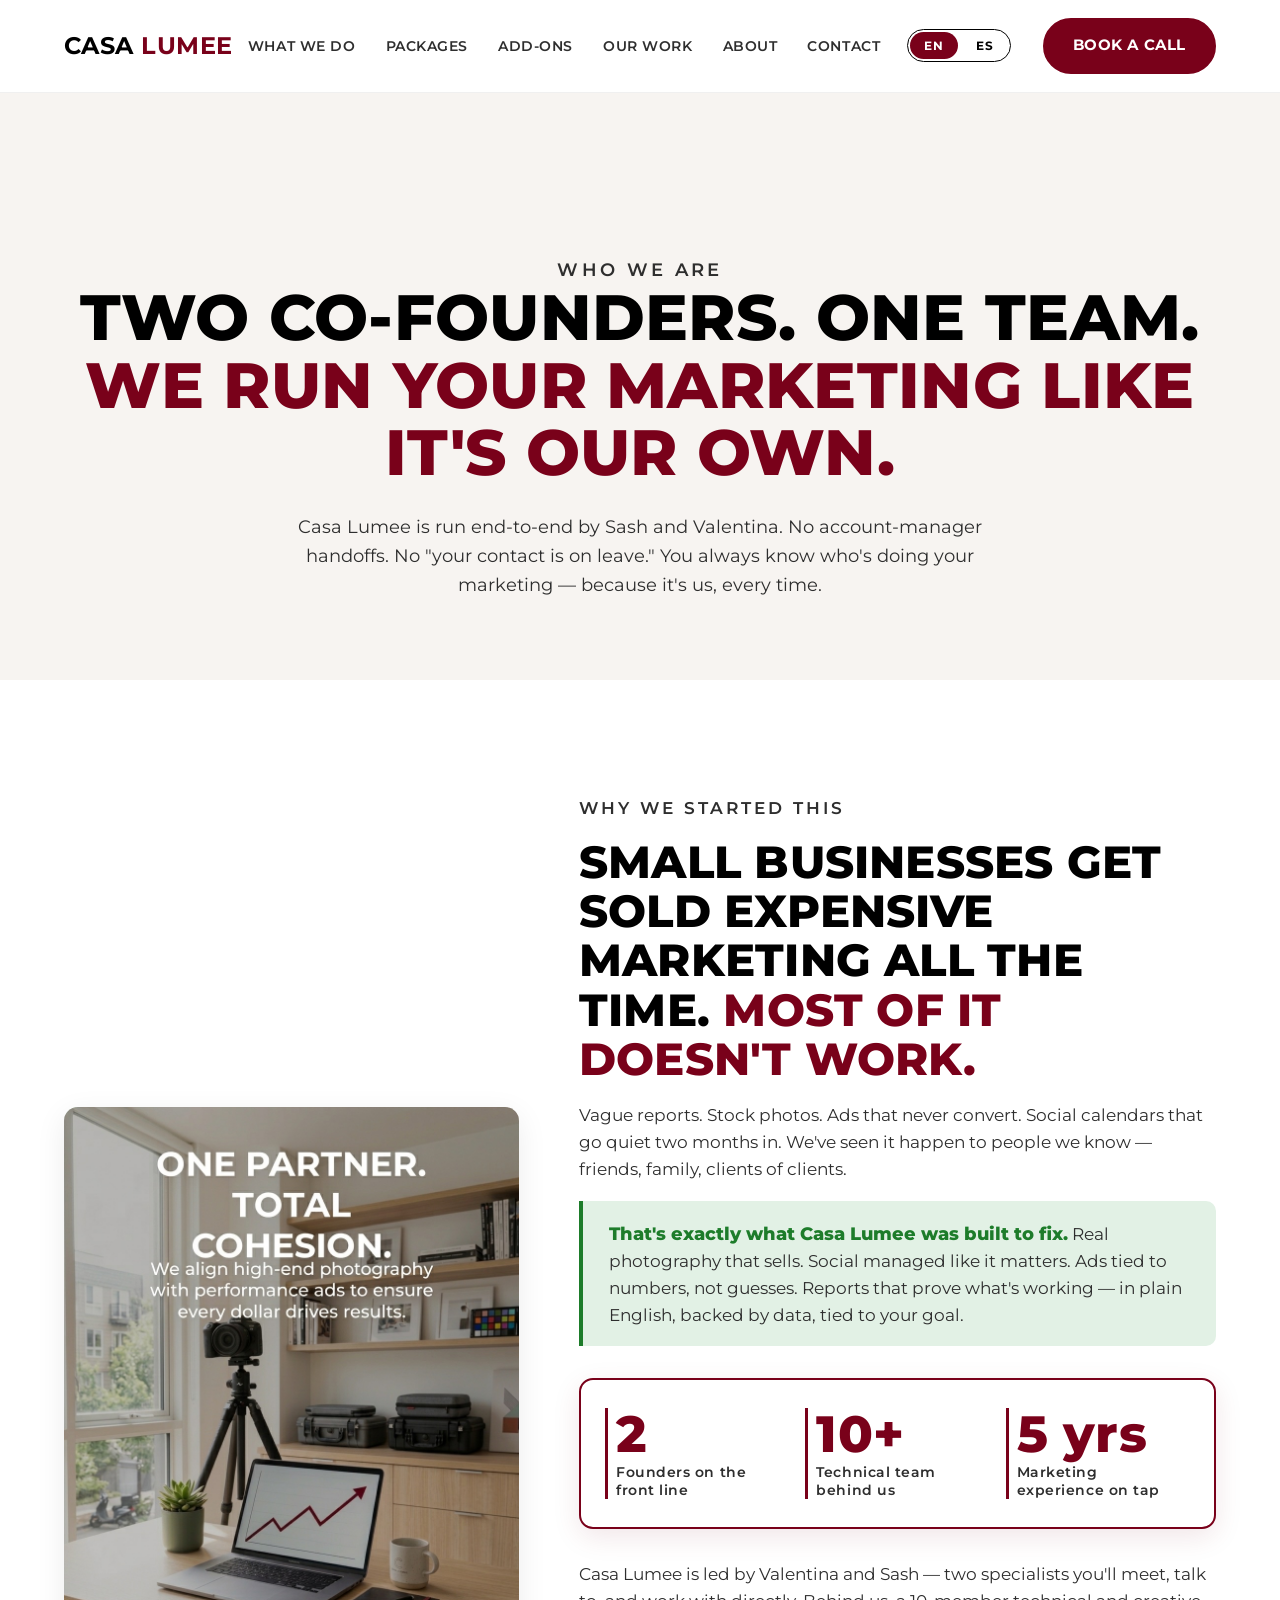
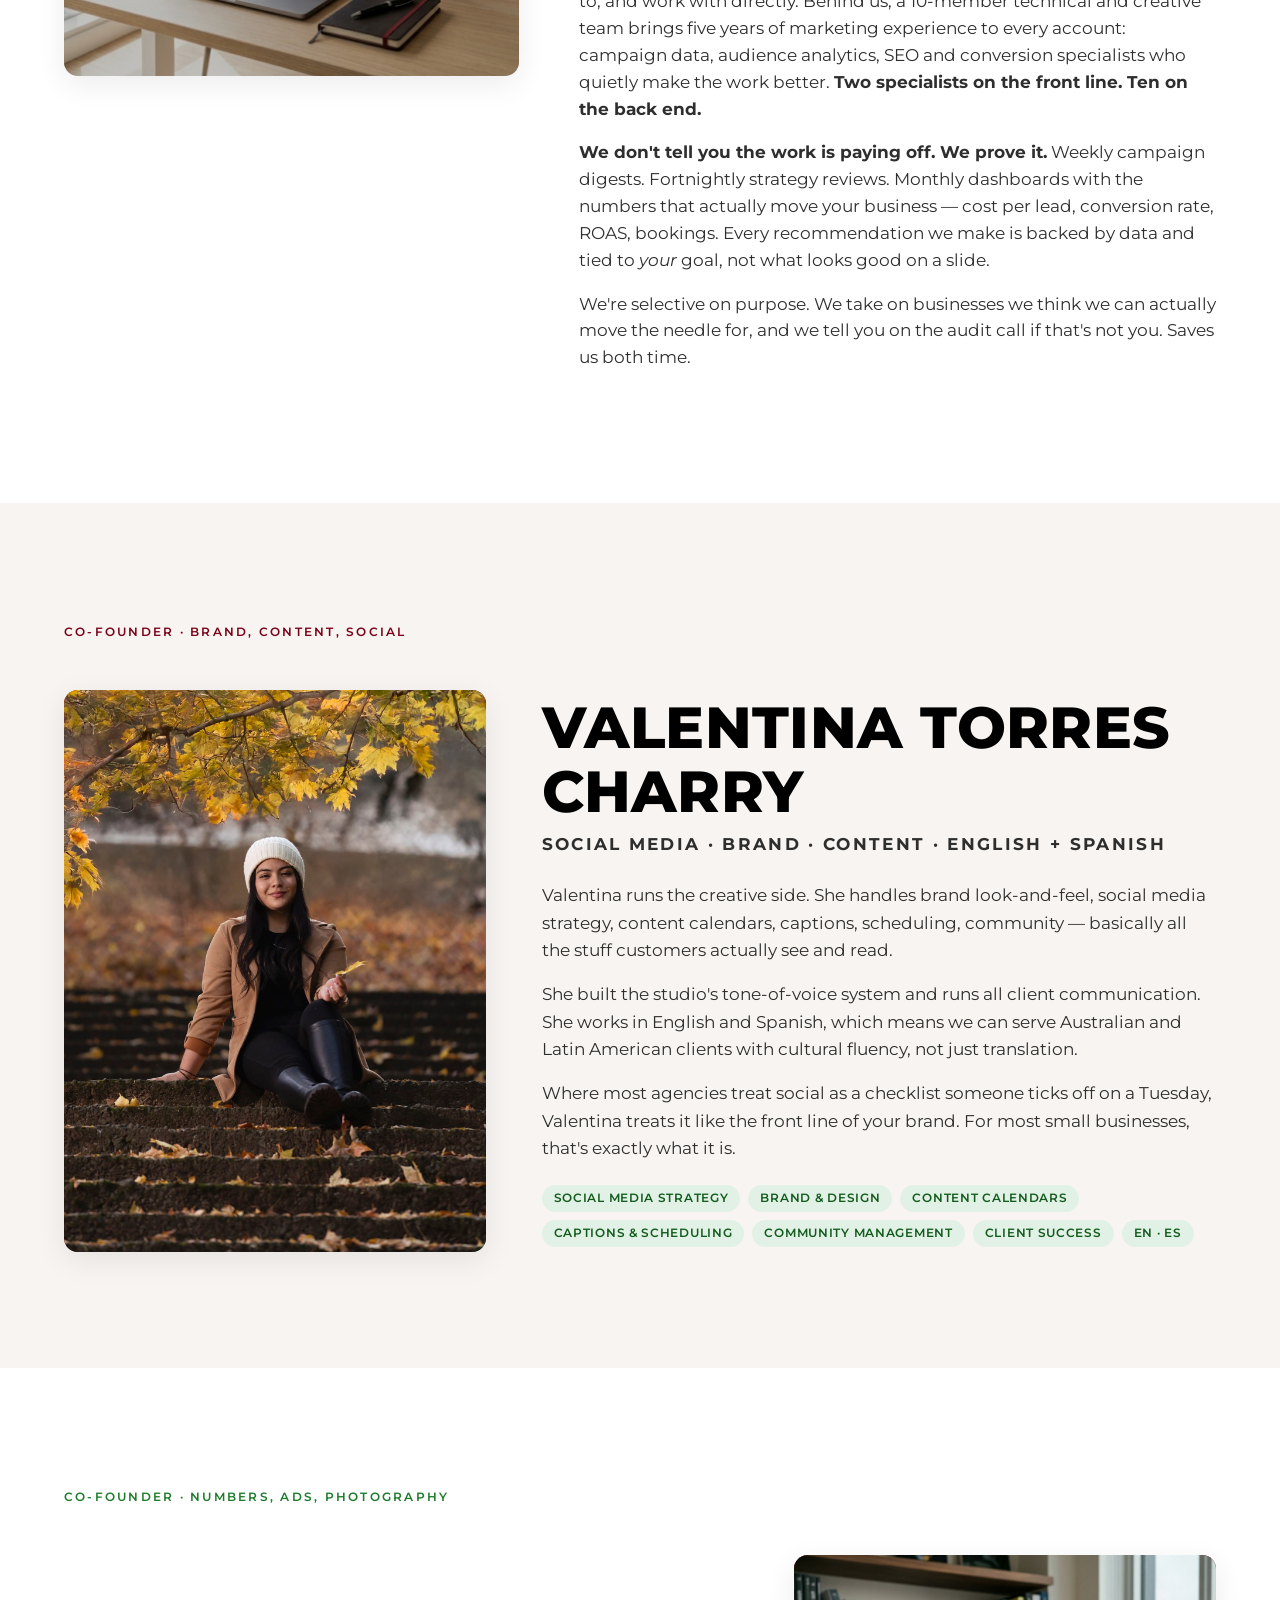
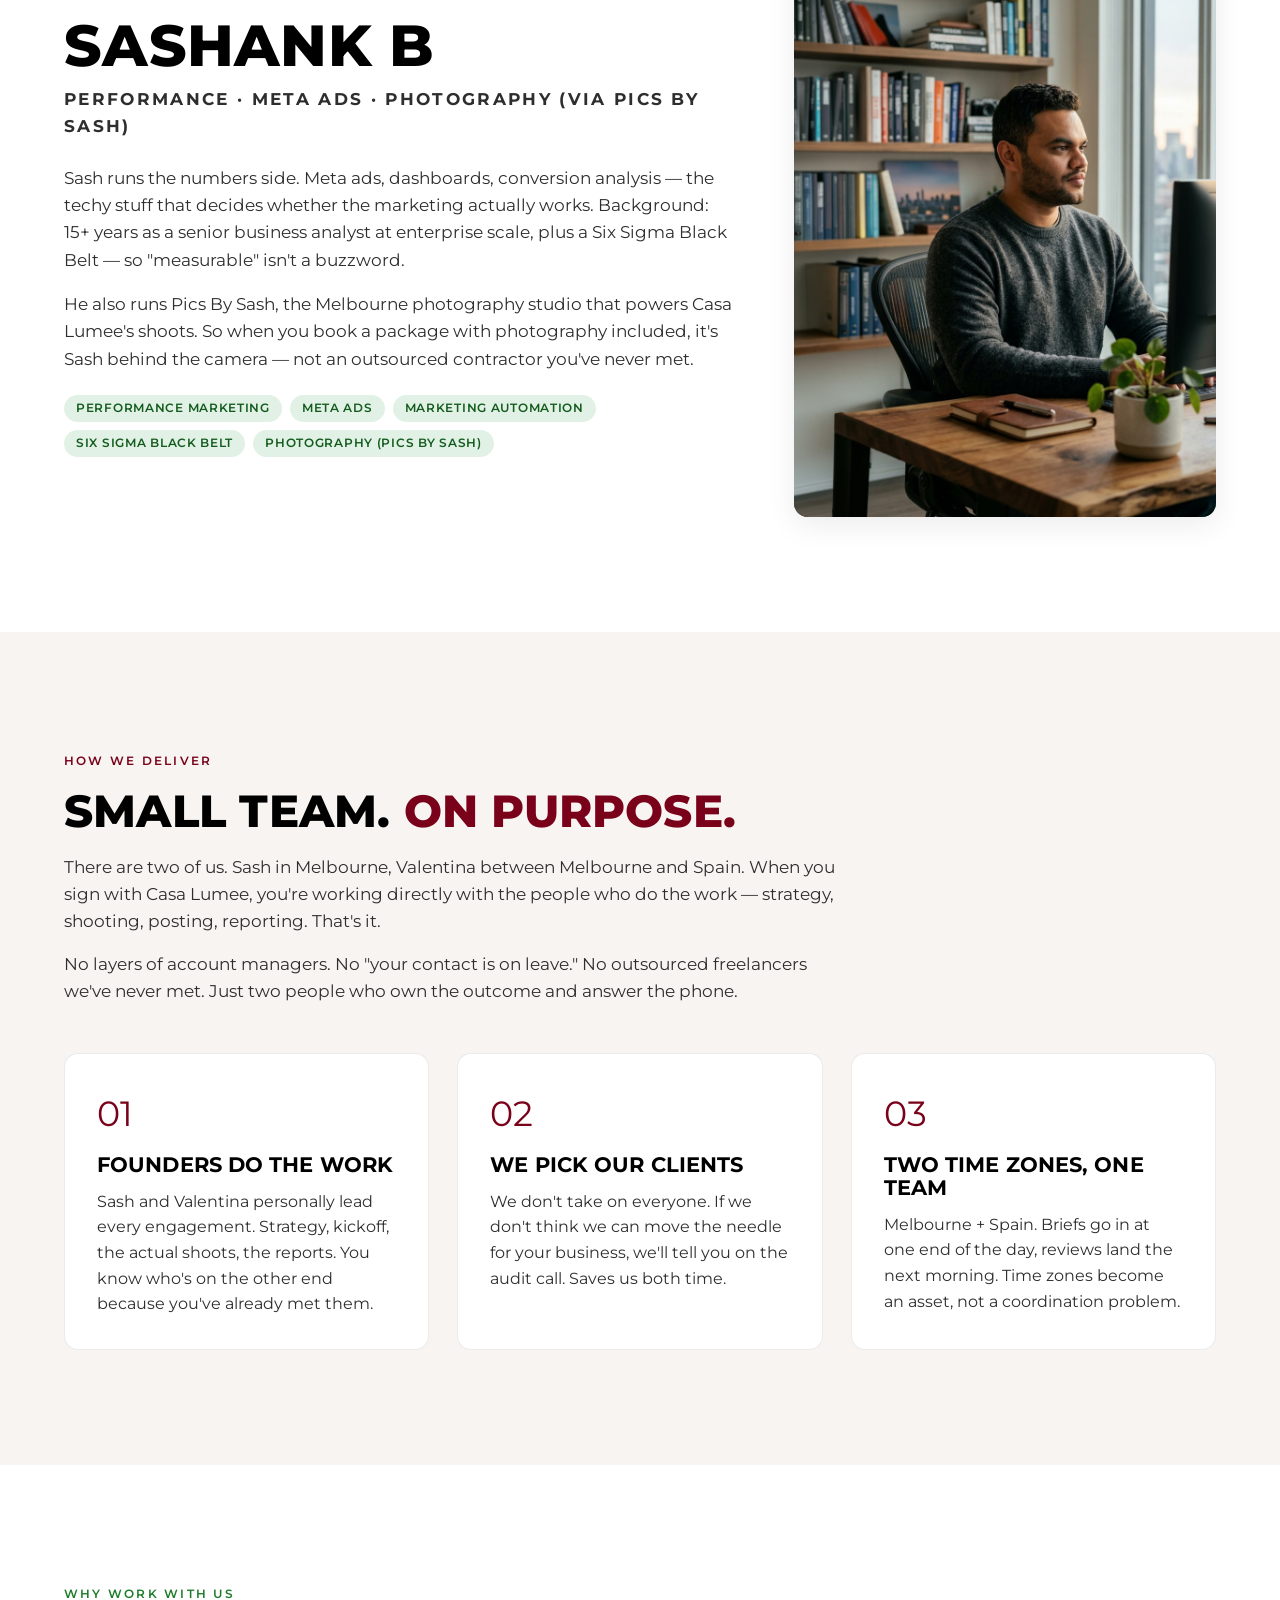
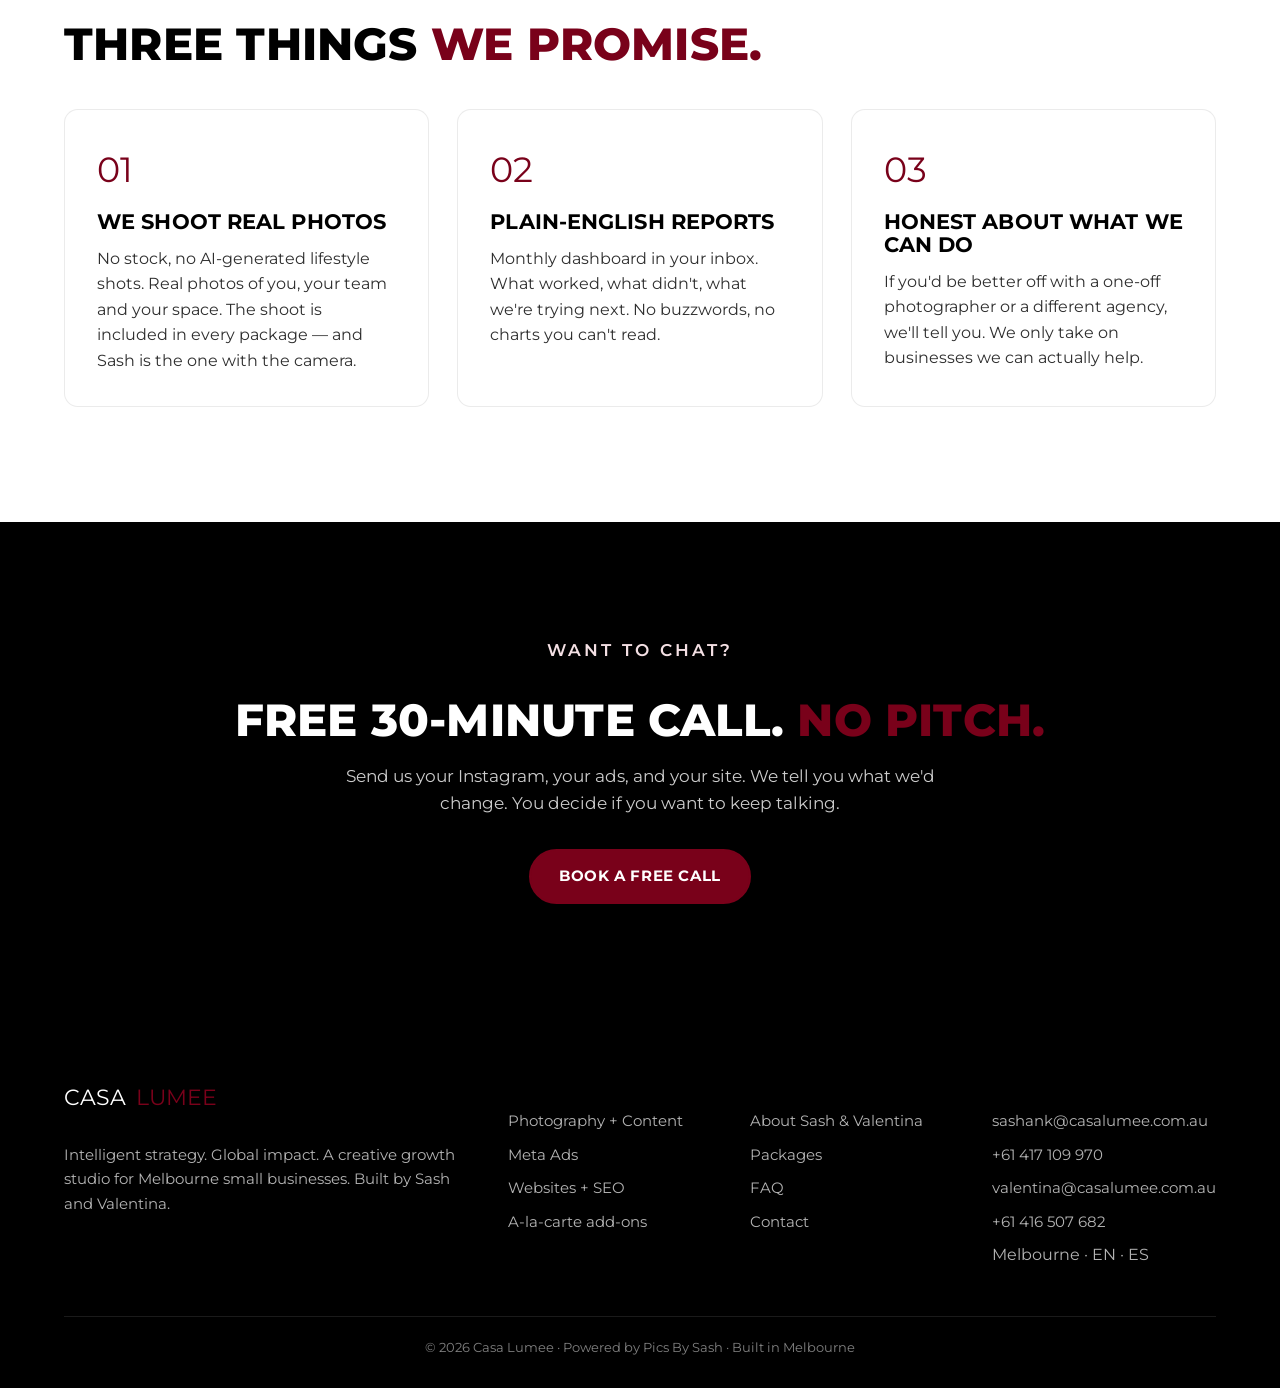
==== commit 044e022d: "copy: replace stale old-tier names with current package wording in about.html - 'book a Cherry tier'" ====
--- a/about.html
+++ b/about.html
@@ -284,7 +284,7 @@
         </p>
 
         <p>
-          <span class="lang-en">He also runs Pics By Sash, the Melbourne photography studio that powers Casa Lumee's shoots. So when you book a Cherry tier with photography included, it's Sash behind the camera — not an outsourced contractor you've never met.</span>
+          <span class="lang-en">He also runs Pics By Sash, the Melbourne photography studio that powers Casa Lumee's shoots. So when you book a package with photography included, it's Sash behind the camera — not an outsourced contractor you've never met.</span>
           <span class="lang-es" hidden>También dirige Pics By Sash, el estudio de fotografía de Melbourne que hace los shoots de Casa Lumee. Así que cuando contratas un paquete con fotografía incluida, es Sash detrás de la cámara — no un freelancer que nunca conociste.</span>
         </p>
 
@@ -365,8 +365,8 @@
         <span class="num">01</span>
         <h3><span class="lang-en">We shoot real photos</span><span class="lang-es" hidden>Fotos reales, sin stock</span></h3>
         <p>
-          <span class="lang-en">No stock, no AI-generated lifestyle shots. Real photos of you, your team and your space. The shoot is included in Cherry, Orchard, and Vineyard — and Sash is the one with the camera.</span>
-          <span class="lang-es" hidden>Sin stock, sin imágenes generadas por IA. Fotos reales de ti, tu equipo y tu espacio. El shoot está incluido en Cherry, Orchard y Vineyard — y Sash es el que está con la cámara.</span>
+          <span class="lang-en">No stock, no AI-generated lifestyle shots. Real photos of you, your team and your space. The shoot is included in every package — and Sash is the one with the camera.</span>
+          <span class="lang-es" hidden>Sin stock, sin imágenes generadas por IA. Fotos reales de ti, tu equipo y tu espacio. El shoot está incluido en todos nuestros paquetes — y Sash es el que está con la cámara.</span>
         </p>
       </article>
       <article class="col-card">
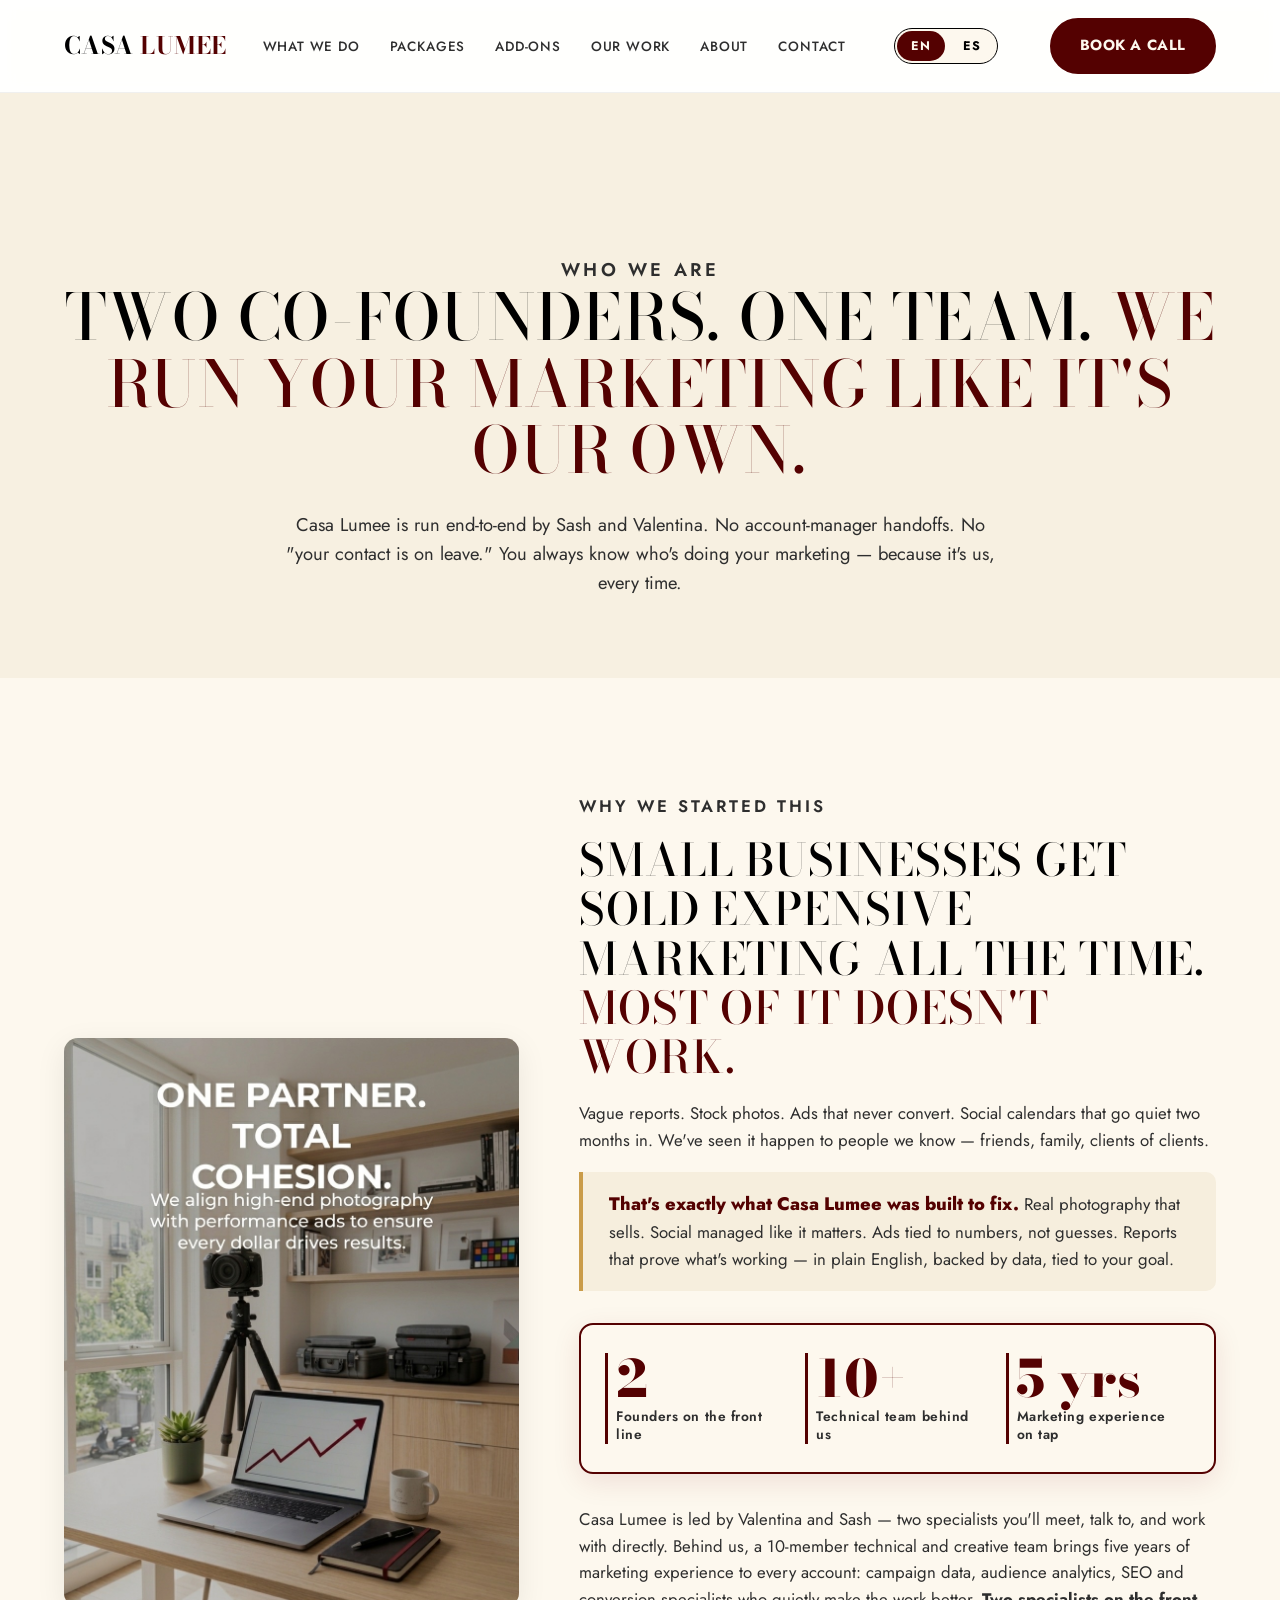
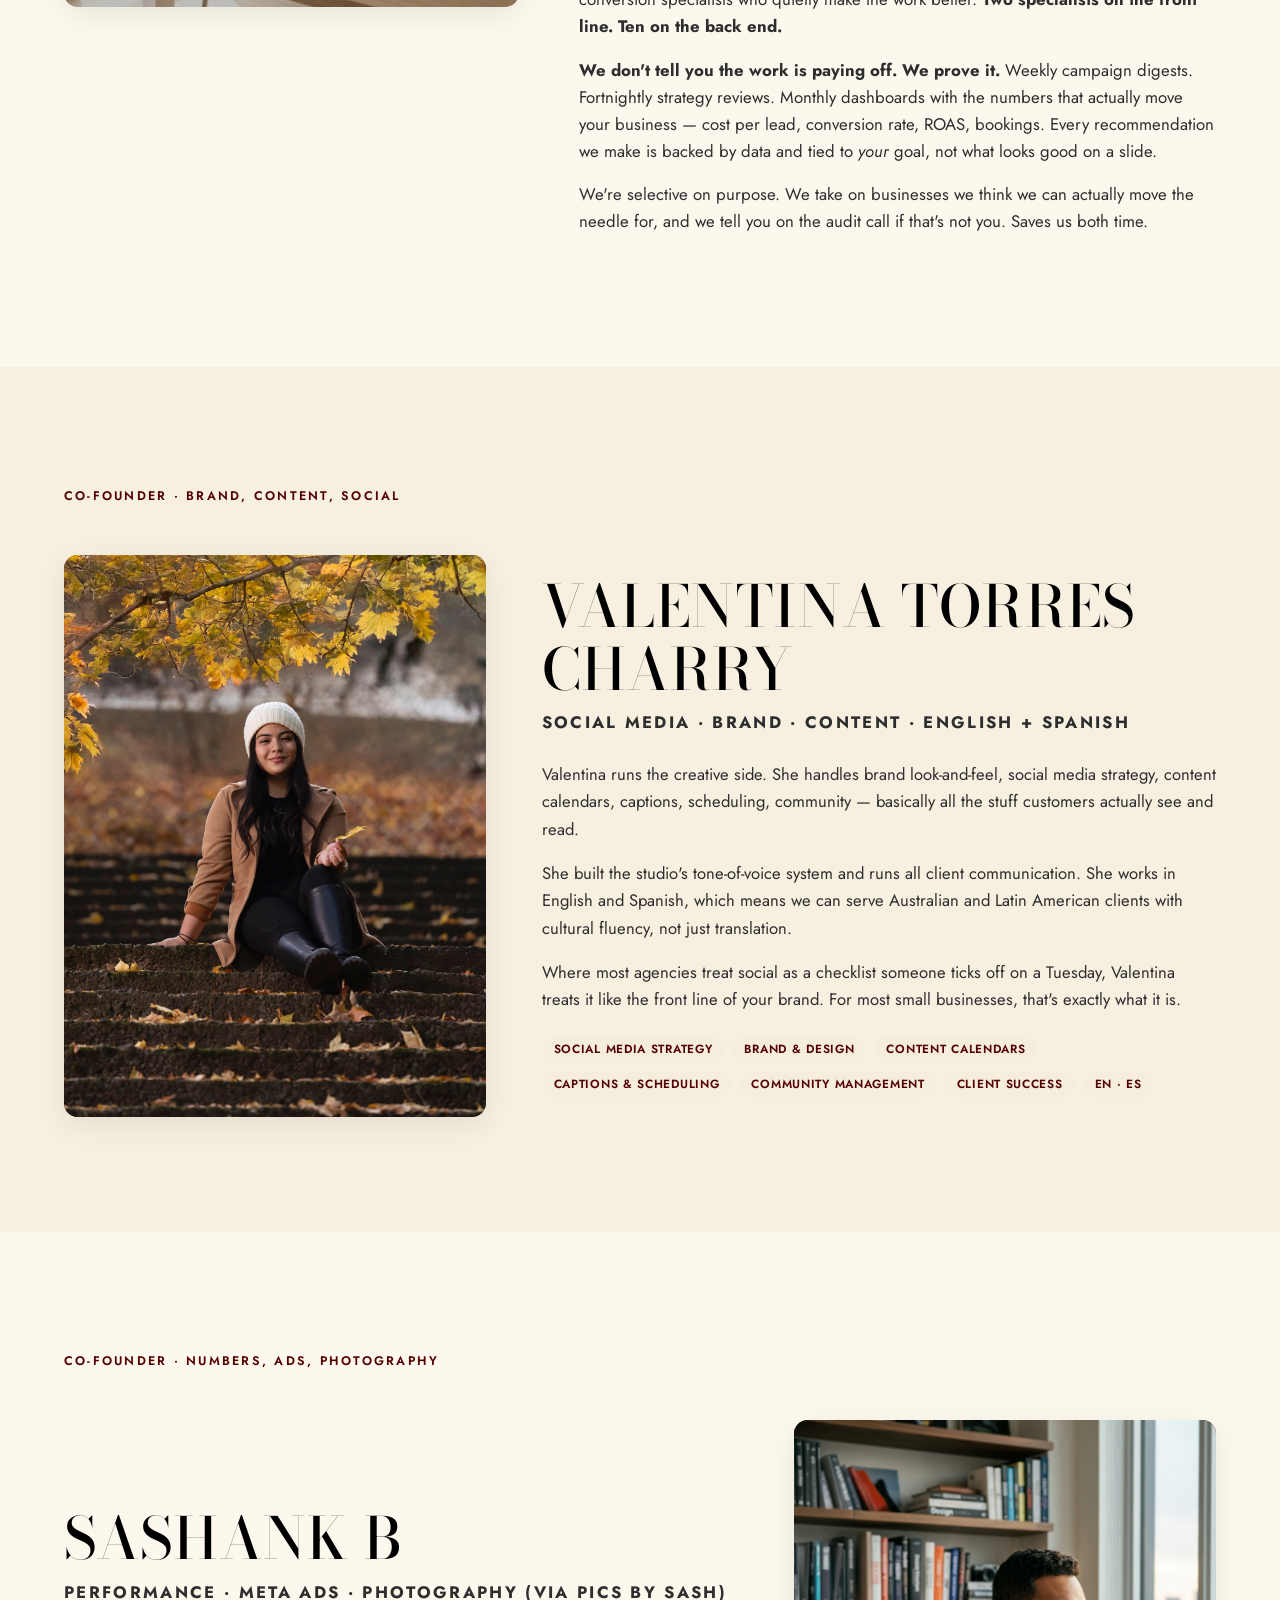
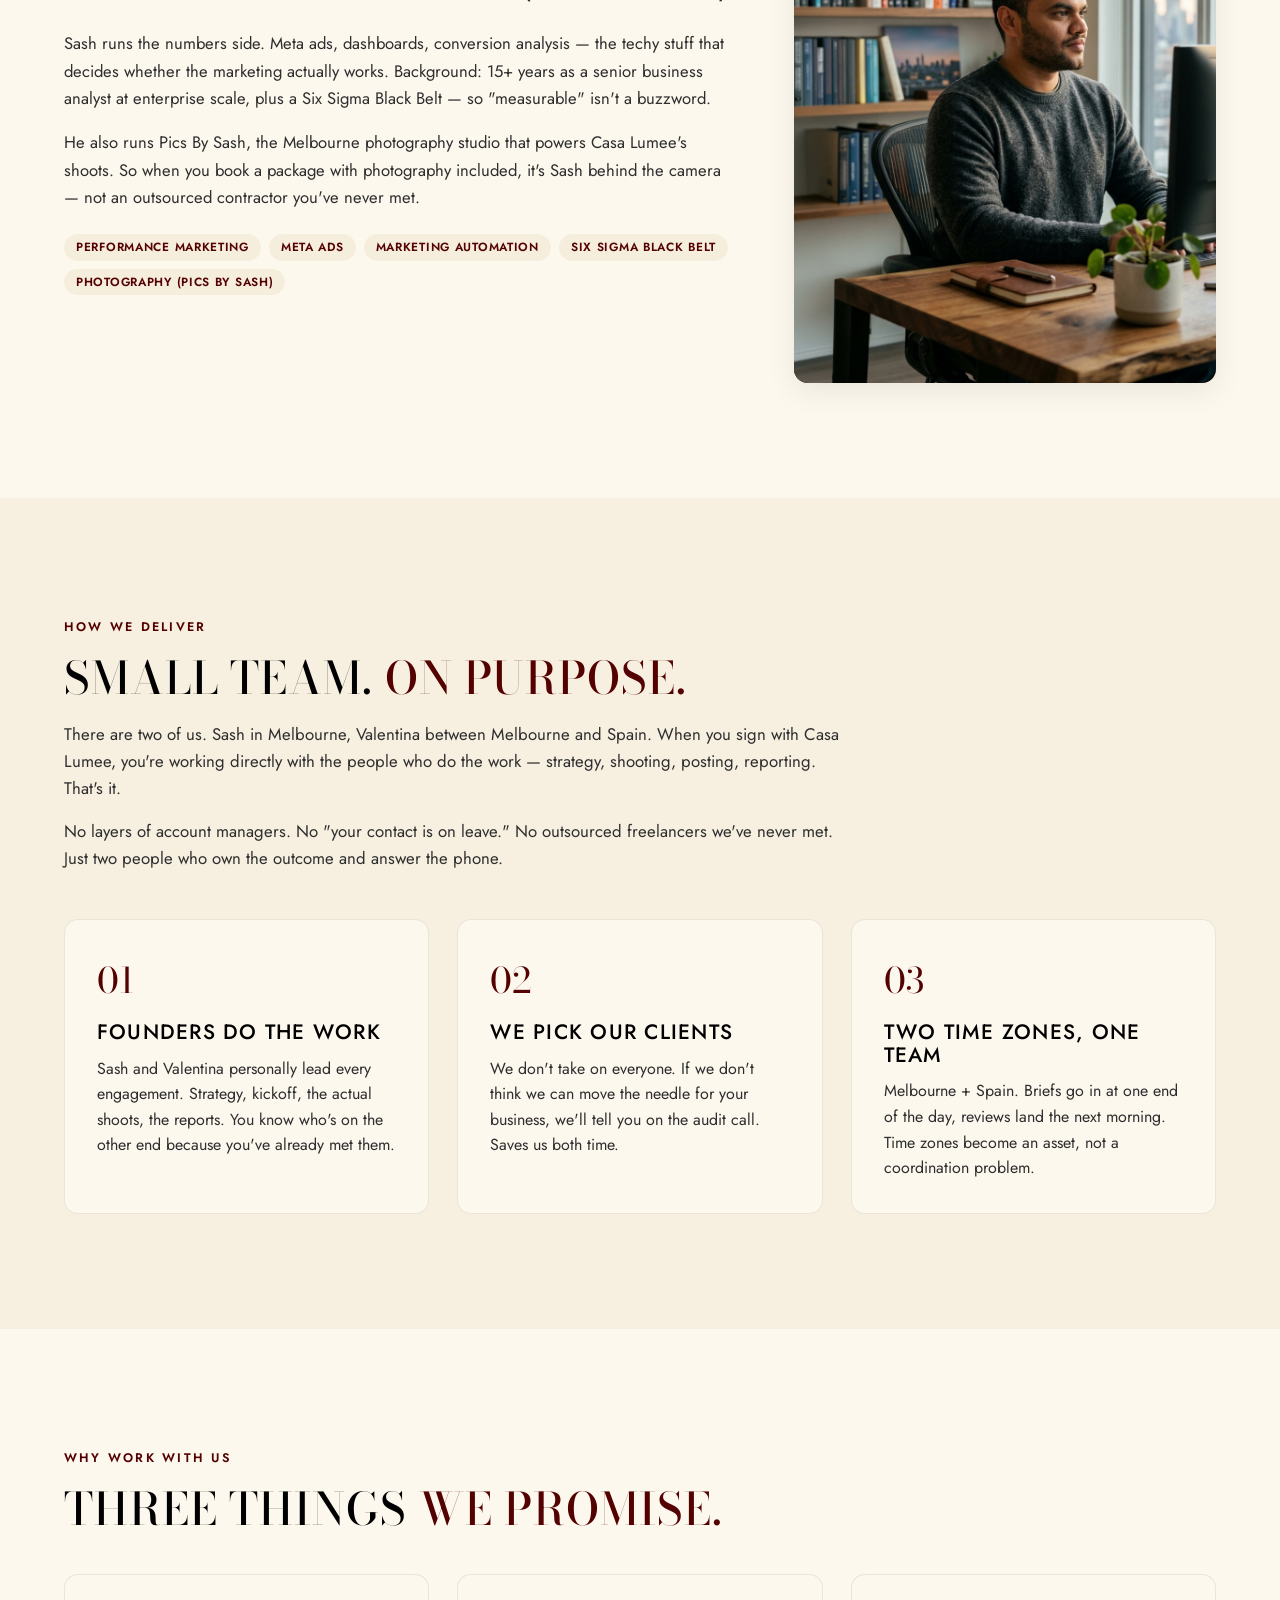
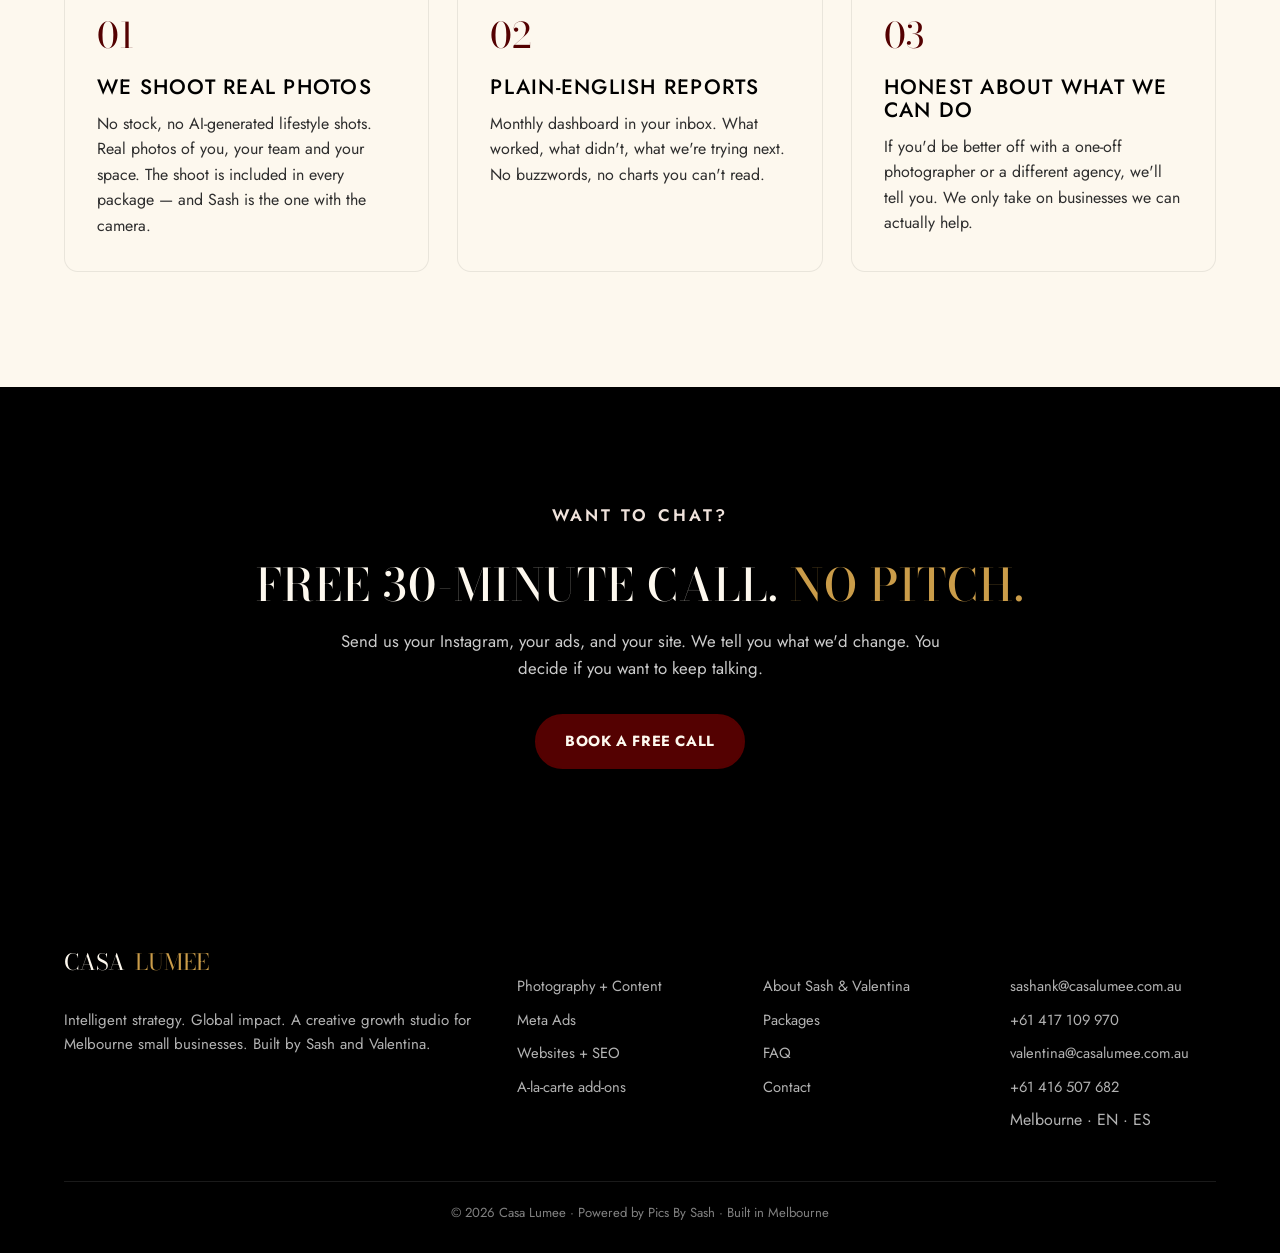
==== commit e16a735d: "design: apply Casa Lumee Brand Book 2026 (Valentina) Re-skin to the official brand system — monochro" ====
--- a/about.html
+++ b/about.html
@@ -22,14 +22,14 @@
   <link rel="icon" type="image/svg+xml" href="assets/favicon.svg" />
   <link rel="apple-touch-icon" sizes="180x180" href="assets/apple-touch-icon.png" />
   <link rel="manifest" href="manifest.json" />
-  <meta name="theme-color" content="#79011A" />
+  <meta name="theme-color" content="#540101" />
   <meta name="color-scheme" content="light" />
 
   <link rel="preconnect" href="https://fonts.googleapis.com" />
   <link rel="preconnect" href="https://fonts.gstatic.com" crossorigin />
-  <link href="https://fonts.googleapis.com/css2?family=Montserrat:wght@400;600;700;800&display=swap" rel="stylesheet" />
-
-  <link rel="stylesheet" href="css/styles.css?v=11" />
+  <link href="https://fonts.googleapis.com/css2?family=Bodoni+Moda:ital,opsz,wght@0,6..96,400;0,6..96,500;0,6..96,600;1,6..96,500&family=Jost:wght@300;400;500;600&display=swap" rel="stylesheet" />
+
+  <link rel="stylesheet" href="css/styles.css?v=17" />
 
   <!-- AboutPage + Person schema -->
   <script type="application/ld+json">
--- a/css/styles.css
+++ b/css/styles.css
@@ -5,24 +5,27 @@
 
 /* ---------- Design tokens ---------- */
 :root {
-  /* Brand palette (per Valentina's brief) */
-  --cherry: #79011A;          /* primary cherry */
-  --cherry-deep: #5A0114;
-  --cherry-soft: #F4E0E4;
-  --forest: #1D7C2A;          /* accent green */
-  --forest-deep: #135C1E;
-  --forest-soft: #E2F1E5;
-  --ink: #000000;             /* primary text per brief */
+  /* Brand palette — Casa Lumee Brand Book 2026 (Valentina).
+     Monochrome + single accent · proportion 55 ivory / 30 black / 10 wine / 5 gold.
+     Ivory & black build the piece; wine & gold sign it. Gold = fine lines/detail only. */
+  --cherry: #540101;          /* WINE bordeaux — signature accent: CTAs, links, headline emphasis */
+  --cherry-deep: #3A0000;     /* wine — hover / deepest */
+  --cherry-soft: #F0E3DC;     /* soft warm tint for gentle backgrounds */
+  --forest: #CA9C49;          /* CHAMPAGNE GOLD — fine accent: hairlines, borders, gradient blends */
+  --forest-deep: #A87E33;     /* deeper gold */
+  --forest-soft: #F6EEDD;     /* soft champagne tint */
+  --ink: #000000;             /* ink black — text & editorial */
   --ink-2: #2E2E2E;
-  --ink-3: #595959;        /* darkened from #6B6B6B for AA contrast safety (>7:1 on white) */
-  --ink-4: #767676;        /* darkened from #B0B0B0; only used decoratively, but tightened anyway */
-  --paper: #FFFFFF;
-  --paper-alt: #F7F4F1;       /* warm cream for alt sections */
-  --paper-grey: #EDEDED;      /* brief background hex */
-
-  /* Type — Montserrat Bold for headings, Montserrat for body (per brief) */
-  --display: 'Montserrat', system-ui, -apple-system, 'Segoe UI', sans-serif;
-  --body: 'Montserrat', system-ui, -apple-system, 'Segoe UI', sans-serif;
+  --ink-3: #595959;
+  --ink-4: #767676;
+  --paper: #FDF8EE;           /* IVORY (marfil) — primary background & space */
+  --paper-alt: #F7F0E1;       /* deeper ivory for alternating sections */
+  --paper-grey: #F0E8D9;      /* warm ivory-grey */
+  --gold: #CA9C49;            /* champagne gold — fine-accent alias */
+
+  /* Type — Bodoni Moda (display · Medium, italic for emphasis) + Jost (body/UI · Light/Regular) */
+  --display: 'Bodoni Moda', Georgia, 'Times New Roman', serif;
+  --body: 'Jost', system-ui, -apple-system, 'Segoe UI', sans-serif;
 
   /* Layout */
   --radius-card: 14px;
@@ -47,23 +50,24 @@
 }
 img, svg { max-width: 100%; display: block; }
 a { color: var(--cherry); text-decoration: none; transition: color 180ms ease; }
-a:hover, a:focus { color: var(--forest); }
+a:hover, a:focus { color: var(--cherry-deep); }
 button { font-family: inherit; cursor: pointer; }
 
-/* ---------- Typography ---------- */
+/* ---------- Typography ----------
+   Bodoni Moda (display) for h1/h2 headlines; Jost (body) for smaller h3/h4 UI labels. */
 h1, h2, h3, h4 {
   font-family: var(--display);
-  font-weight: 800;
-  letter-spacing: 0.005em;
+  font-weight: 500;
+  letter-spacing: 0.01em;
   line-height: 1.1;
   margin: 0 0 0.4em;
   color: var(--ink);
   text-transform: uppercase;
 }
-h1 { font-size: clamp(2.2rem, 5vw, 4.2rem); line-height: 1.05; }
-h2 { font-size: clamp(1.7rem, 3.6vw, 2.8rem); }
-h3 { font-size: clamp(1.15rem, 2vw, 1.5rem); font-weight: 700; }
-h4 { font-size: 1.05rem; letter-spacing: 0.04em; font-weight: 700; }
+h1 { font-size: clamp(2.2rem, 5vw, 4.4rem); line-height: 1.04; letter-spacing: 0.02em; }
+h2 { font-size: clamp(1.7rem, 3.6vw, 2.8rem); letter-spacing: 0.02em; }
+h3 { font-family: var(--body); font-size: clamp(1.1rem, 2vw, 1.4rem); font-weight: 500; letter-spacing: 0.06em; }
+h4 { font-family: var(--body); font-size: 1.02rem; letter-spacing: 0.08em; font-weight: 500; }
 p { margin: 0 0 1em; }
 .eyebrow {
   font-family: var(--body);
@@ -75,7 +79,7 @@
   margin: 0 0 1rem;
   display: inline-block;
 }
-.eyebrow.green { color: var(--forest); }
+.eyebrow.green { color: var(--cherry); }
 
 /* ---------- Layout ---------- */
 .container {
@@ -88,6 +92,7 @@
 .section-alt { background: var(--paper-alt); }
 .section-dark { background: var(--ink); color: var(--paper); }
 .section-dark h1, .section-dark h2, .section-dark h3 { color: var(--paper); }
+.section-dark .accent { color: var(--gold); }   /* accent-on-dark = champagne gold */
 
 /* ---------- Buttons ---------- */
 .btn {
@@ -122,13 +127,17 @@
   background: var(--ink);
   color: var(--paper);
 }
+/* Gold is a fine-accent only — render the secondary button as a gold-framed,
+   ink-text button (black on gold has strong contrast; gold stays a "detail"). */
 .btn-green {
-  background: var(--forest);
-  border-color: var(--forest);
+  background: transparent;
+  color: var(--ink);
+  border-color: var(--gold);
 }
 .btn-green:hover, .btn-green:focus {
-  background: var(--forest-deep);
-  border-color: var(--forest-deep);
+  background: var(--gold);
+  border-color: var(--gold);
+  color: var(--ink);
 }
 
 /* ---------- Navigation ---------- */
@@ -183,11 +192,12 @@
   padding: 0;
 }
 .nav-links a {
-  font-weight: 600;
-  font-size: 0.88rem;
-  letter-spacing: 0.04em;
+  font-weight: 500;
+  font-size: 0.84rem;
+  letter-spacing: 0.06em;
   text-transform: uppercase;
   color: var(--ink-2);
+  white-space: nowrap;
 }
 .nav-links a:hover { color: var(--cherry); }
 .nav-cta { margin-left: 16px; }
@@ -306,7 +316,7 @@
   height: 52px;
   border-radius: 12px;
   background: var(--forest-soft);
-  color: var(--forest);
+  color: var(--cherry);
   display: inline-flex;
   align-items: center;
   justify-content: center;
@@ -360,7 +370,7 @@
   padding: 5px 12px;
   border-radius: var(--radius-pill);
   background: var(--forest-soft);
-  color: var(--forest-deep);
+  color: var(--cherry);
 }
 .detail-actions {
   display: flex;
@@ -435,7 +445,7 @@
   margin: 4px 0 2px;
 }
 .dash-stat-delta { font-size: 0.75rem; font-weight: 600; }
-.dash-stat-delta.up { color: var(--forest); }
+.dash-stat-delta.up { color: var(--forest-deep); }
 .dash-stat-delta.down { color: var(--cherry); }
 .dash-chart {
   display: flex;
@@ -669,15 +679,15 @@
   color: var(--paper);
 }
 .cta h2 { color: var(--paper); }
-.cta h2 .accent { color: var(--cherry); }
+.cta h2 .accent { color: var(--gold); }   /* accent-on-dark = champagne gold (wine is too dark on black) */
 .cta p {
   color: rgba(255, 255, 255, 0.8);
   max-width: 640px;
   margin: 0 auto 32px;
   font-size: 1.05rem;
 }
-.cta .btn { background: var(--cherry); border-color: var(--cherry); }
-.cta .btn:hover { background: var(--forest); border-color: var(--forest); }
+.cta .btn { background: var(--cherry); border-color: var(--cherry); color: var(--paper); }
+.cta .btn:hover { background: var(--gold); border-color: var(--gold); color: var(--ink); }
 
 /* ---------- FAQ (AEO) ---------- */
 .faq-list {
@@ -989,7 +999,7 @@
   padding: 4px 12px;
   border-radius: var(--radius-pill);
   background: var(--forest-soft);
-  color: var(--forest-deep);
+  color: var(--cherry);
 }
 
 /* ---------- Reveal animation ---------- */
@@ -1266,7 +1276,7 @@
   margin: 18px 0 8px;
 }
 .story-solution strong {
-  color: var(--forest);
+  color: var(--cherry);
   font-weight: 800;
   font-size: 1.08em;
 }
@@ -1436,31 +1446,33 @@
 }
 .tier-card .tier-list li { margin-bottom: 6px; }
 
-/* Tier-specific accents (all visible, Cherry strongest) */
+/* Tier accents — monochrome + single accent (wine) per Brand Book.
+   Wine signs every tier; gold is the fine detail reserved for the top tier (Beacon).
+   The featured tier (Glow) leads via lift + wine border + shadow, not a second colour. */
 .tier-bloom .num,
-.tier-bloom .tier-tag { color: var(--forest); }
+.tier-bloom .tier-tag { color: var(--cherry); }
 .tier-bloom .tier-tag { background: var(--forest-soft); }
-.tier-bloom { border-color: var(--forest-soft); }
+.tier-bloom { border-color: var(--paper-grey); }
 
 .tier-cherry .num,
 .tier-cherry .tier-tag--star { color: var(--cherry); }
 .tier-cherry .tier-tag--star { background: var(--cherry-soft); }
 .tier-cherry {
   border-color: var(--cherry);
-  box-shadow: 0 8px 32px rgba(121, 1, 26, 0.14);
-  transform: translateY(-8px);   /* lift Cherry slightly above its siblings */
+  box-shadow: 0 8px 32px rgba(84, 1, 1, 0.14);
+  transform: translateY(-8px);   /* lift the featured tier above its siblings */
 }
 .tier-cherry:hover { transform: translateY(-12px); }
 
 .tier-orchard .num,
-.tier-orchard .tier-tag { color: #B45309; }       /* amber accent — distinct from bloom + cherry */
-.tier-orchard .tier-tag { background: #FEF3C7; }
-.tier-orchard { border-color: #F4D49C; }
+.tier-orchard .tier-tag { color: var(--cherry); }
+.tier-orchard .tier-tag { background: var(--forest-soft); }
+.tier-orchard { border-color: var(--paper-grey); }
 
 .tier-vineyard .num,
-.tier-vineyard .tier-tag--forest { color: var(--forest); }
+.tier-vineyard .tier-tag--forest { color: var(--cherry); }
 .tier-vineyard .tier-tag--forest { background: var(--forest-soft); }
-.tier-vineyard { border-color: var(--forest); }
+.tier-vineyard { border-color: var(--gold); }   /* gold hairline = premium detail */
 
 /* ---------- Footer headings (h3 semantically, h4-sized visually for the existing footer design) ---------- */
 .footer-h {
@@ -1490,5 +1502,5 @@
    TODO(rebrand): replace with the new Casa Lumee logo and refresh the
    colour palette (--cherry token + tier accents) once the logo lands. */
 .nav-logo .wordmark { font-weight: 700; white-space: nowrap; }
-.nav-logo .wordmark .accent,
-.footer .logo-line .accent { color: var(--cherry); }
+.nav-logo .wordmark .accent { color: var(--cherry); }   /* nav sits on ivory → wine */
+.footer .logo-line .accent { color: var(--gold); }      /* footer is dark → champagne gold */
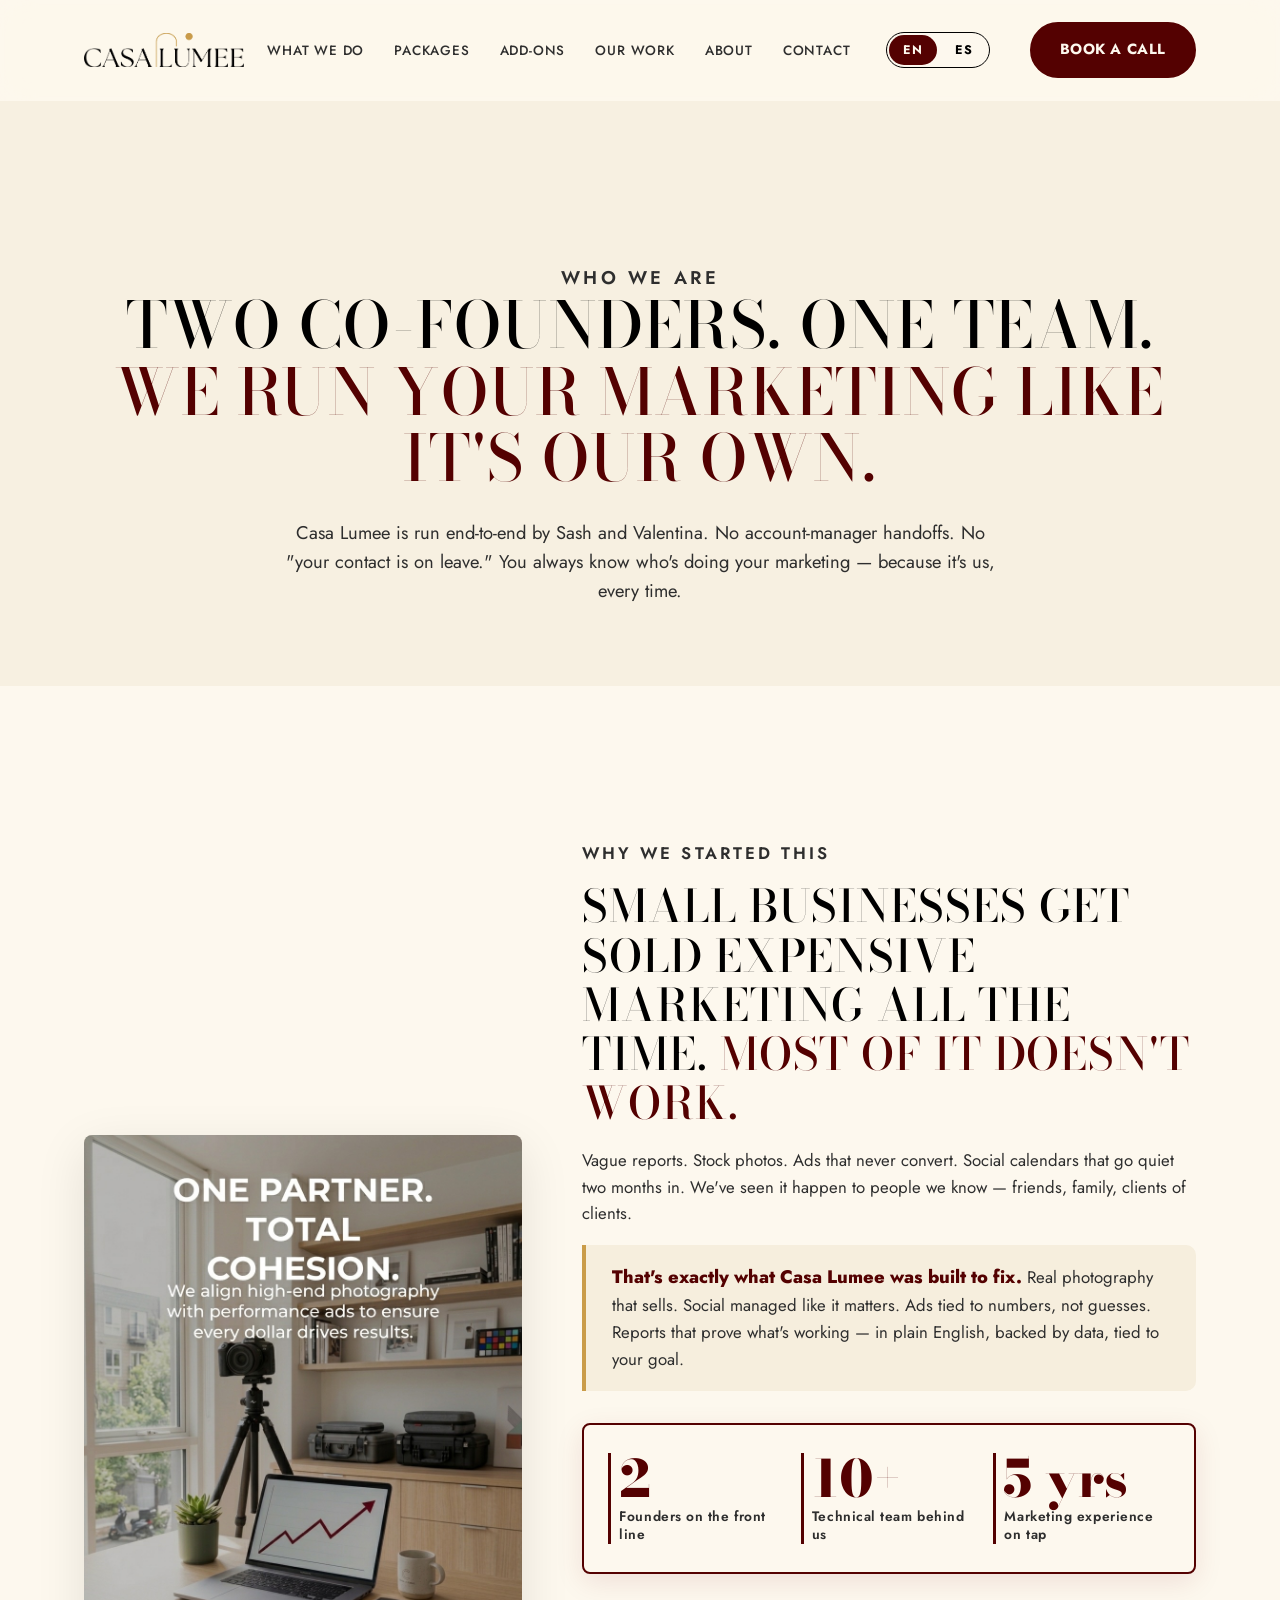
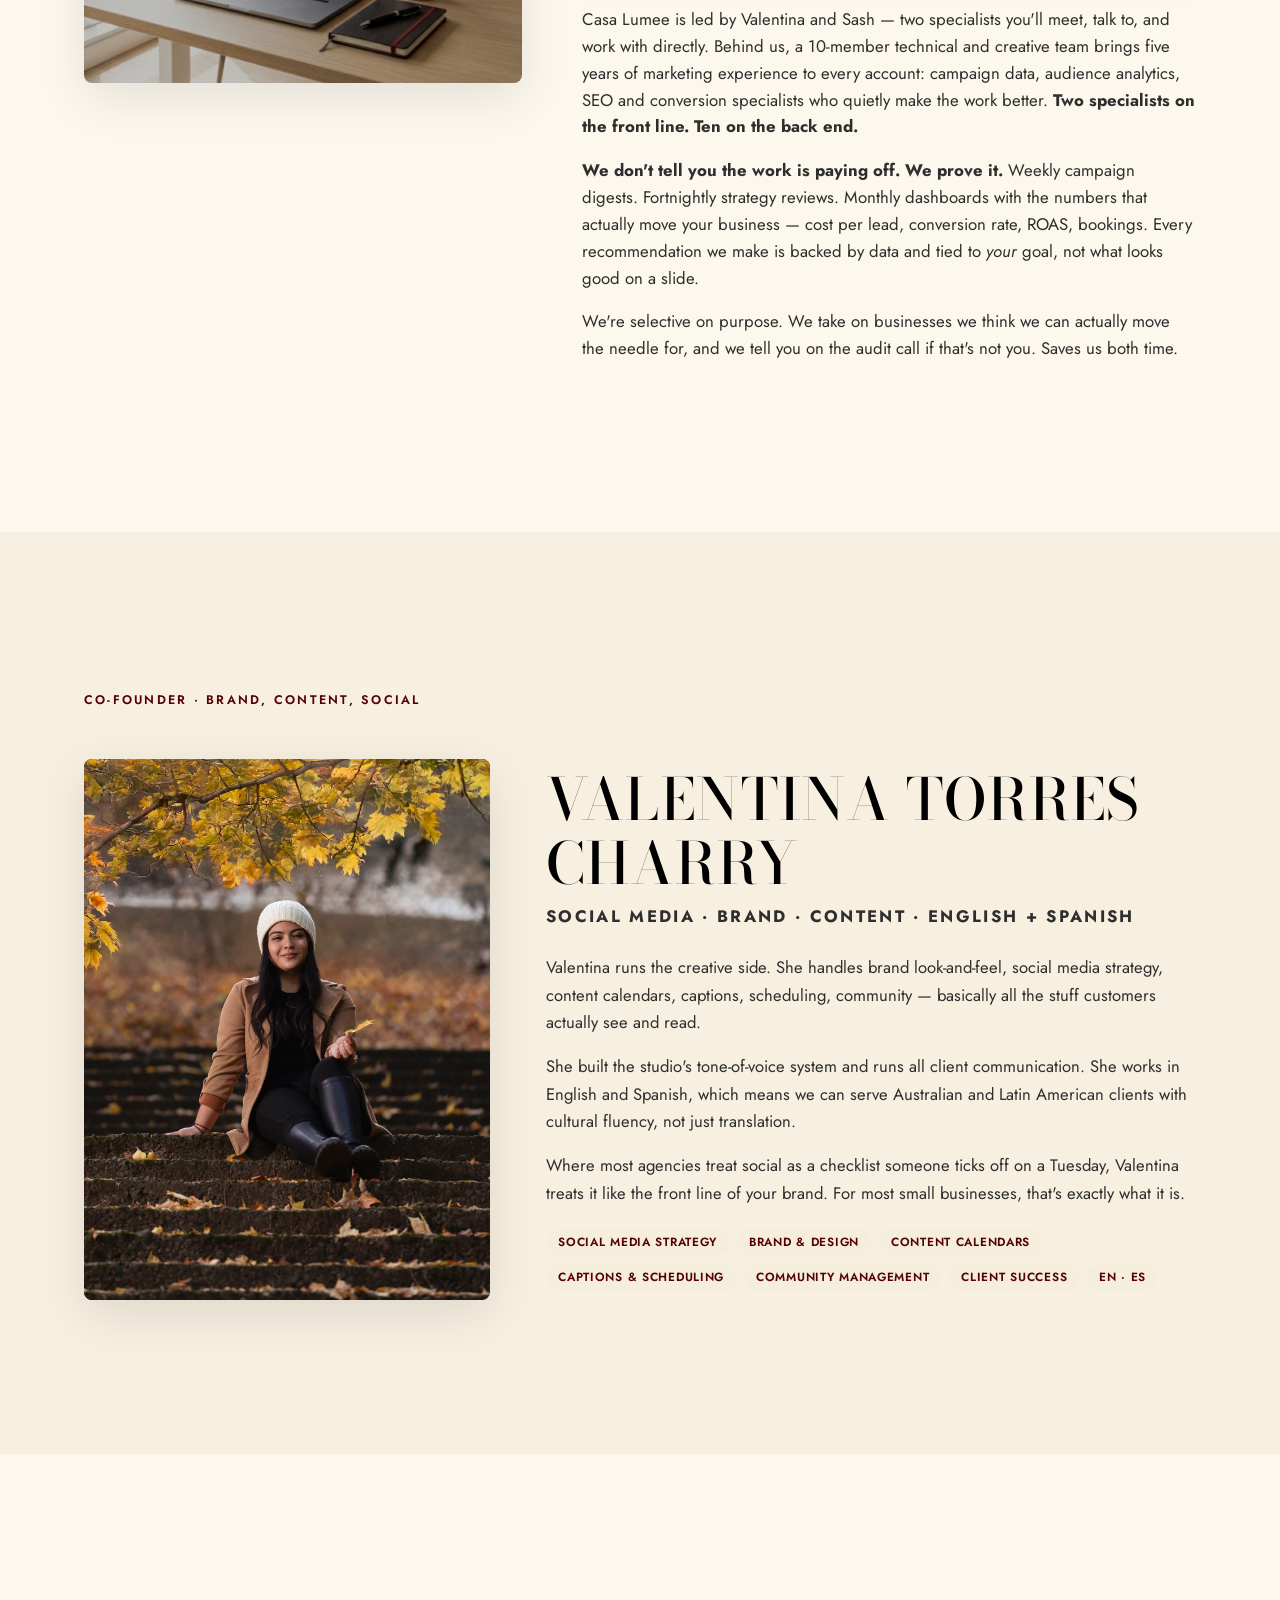
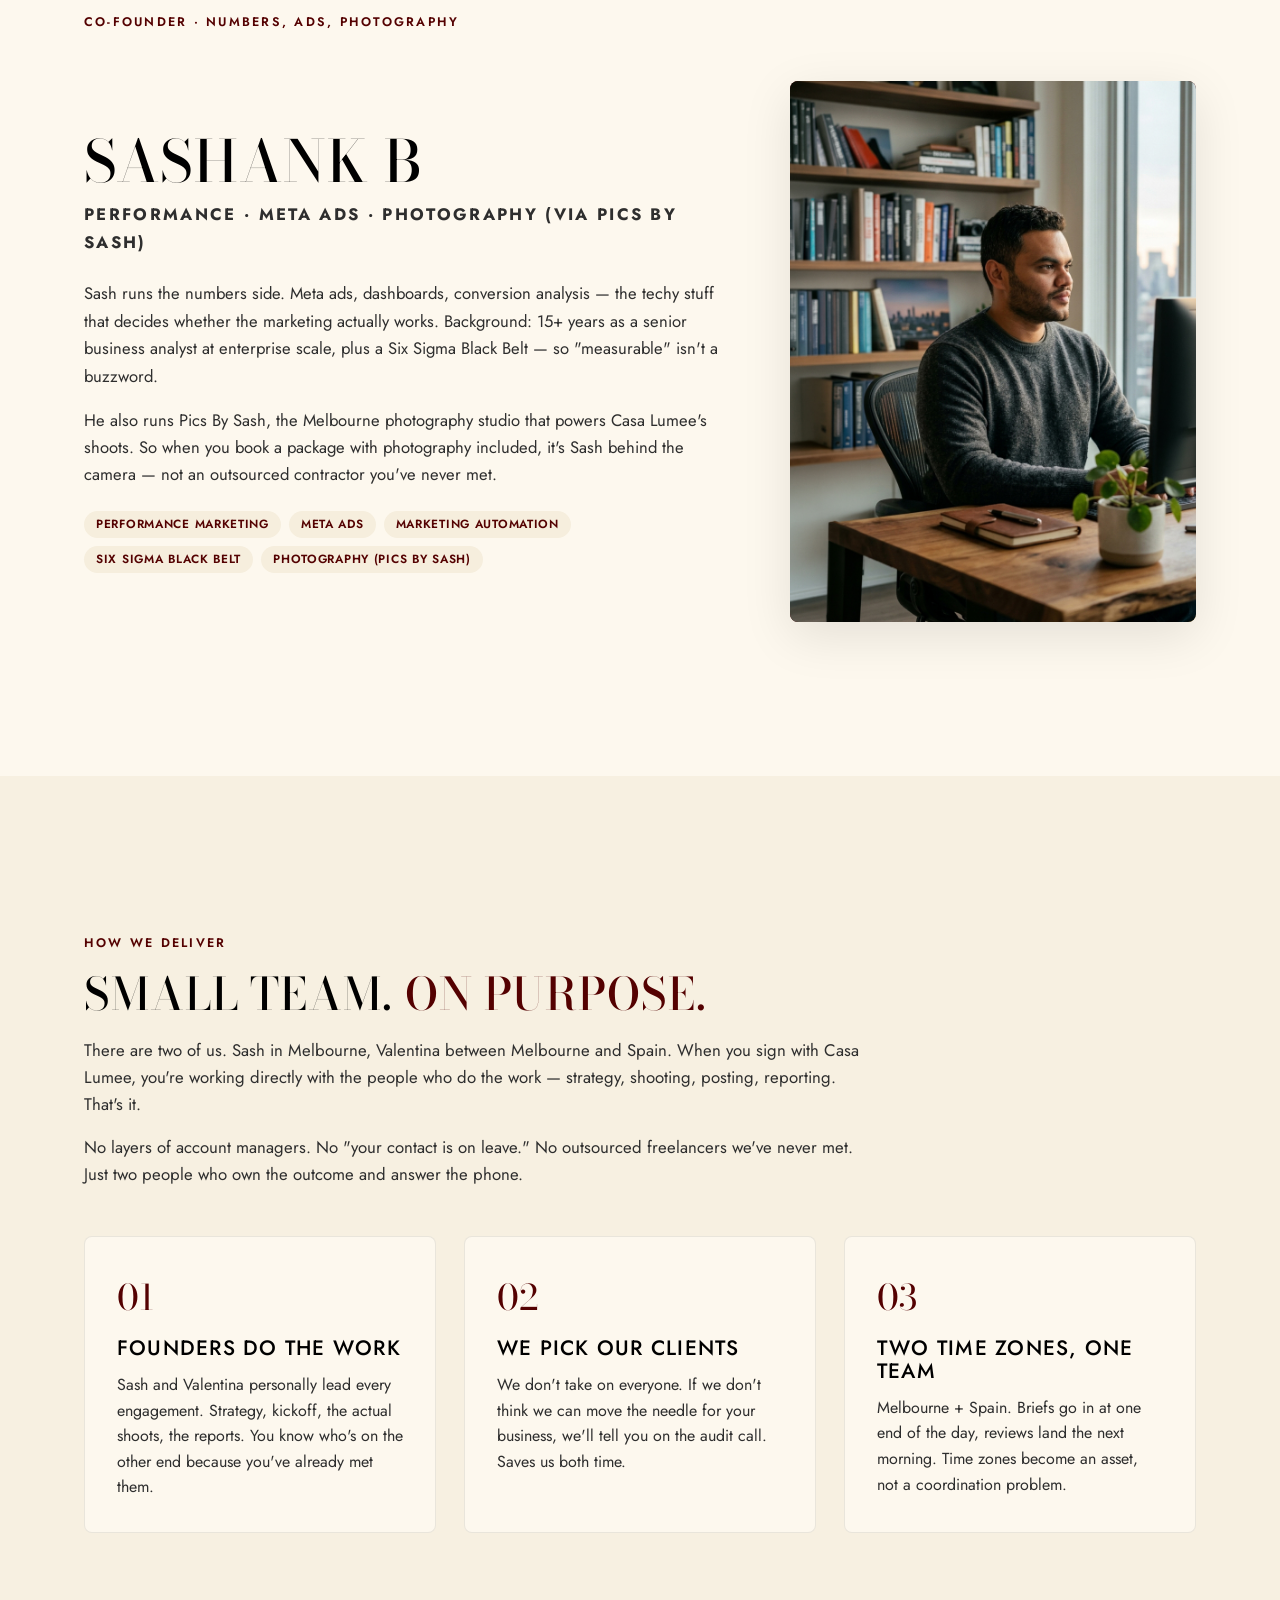
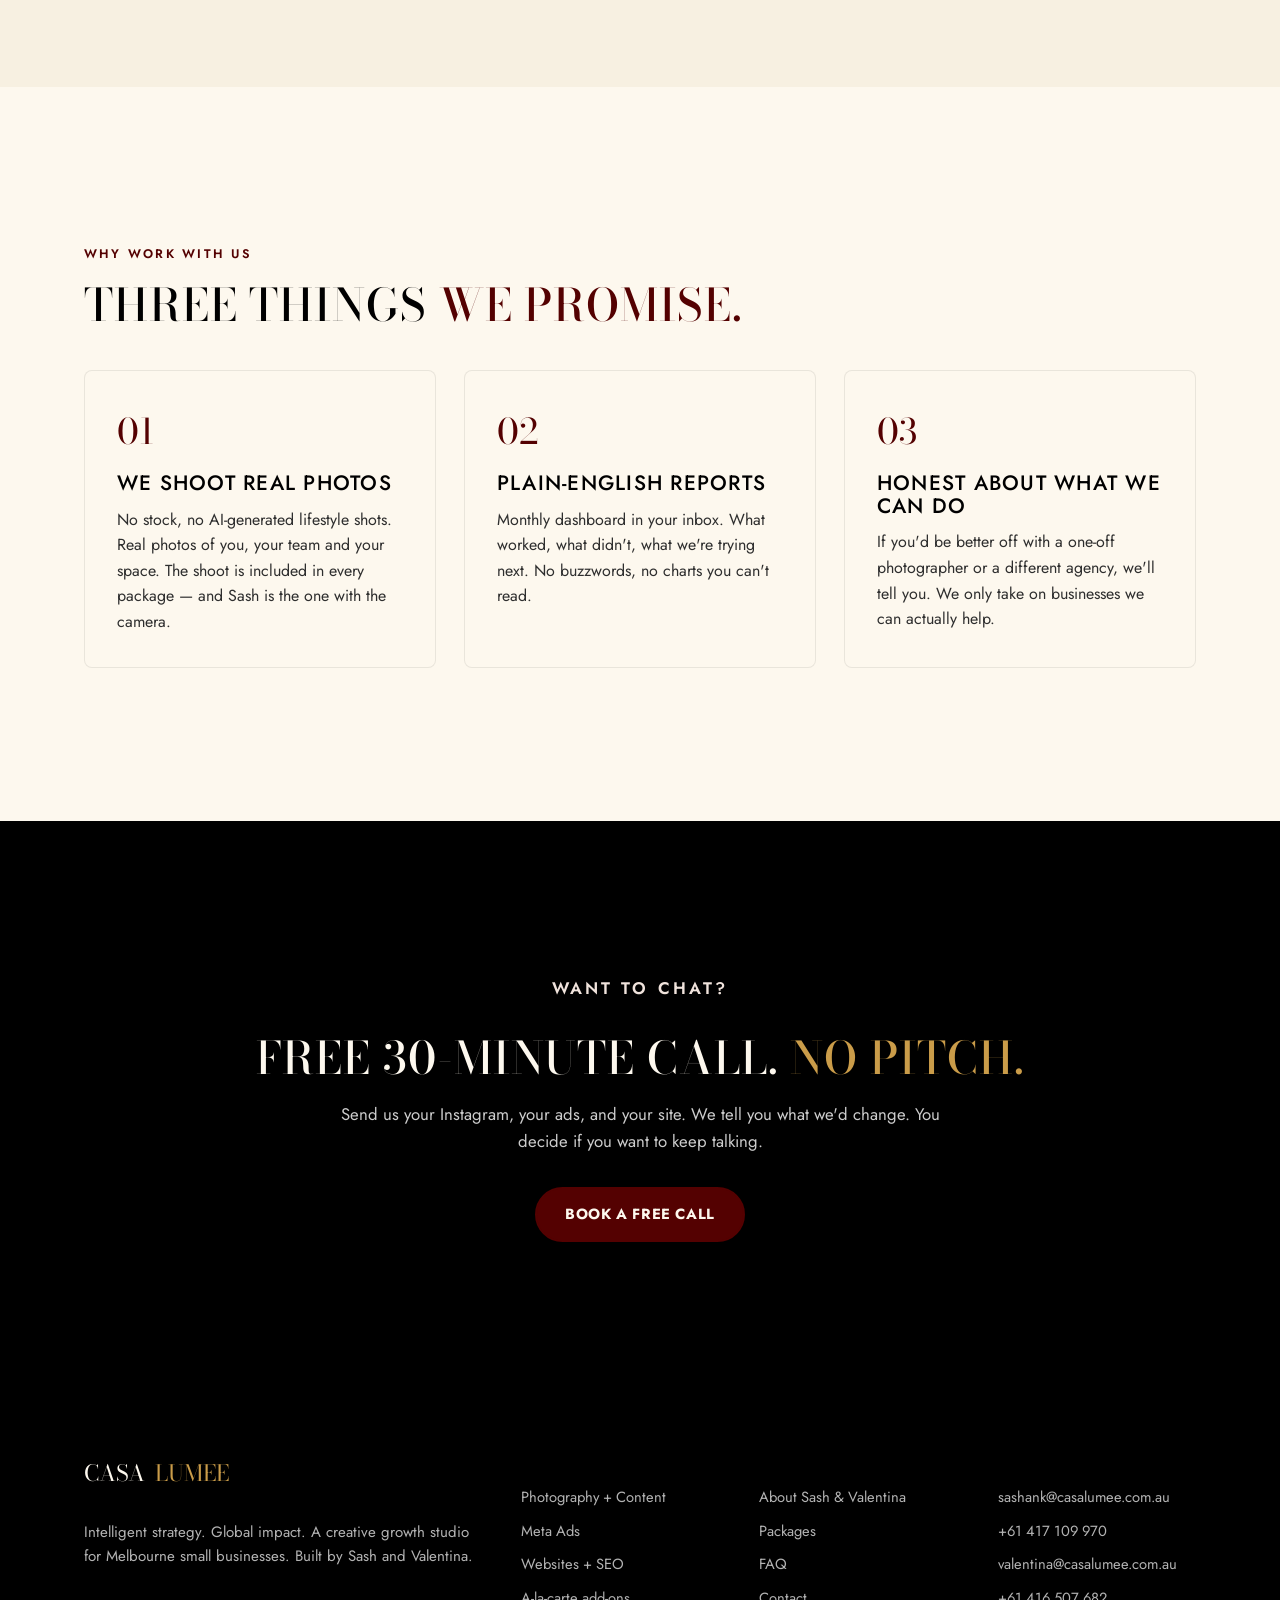
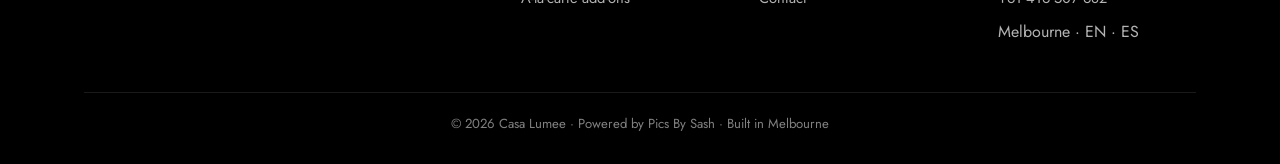
==== commit d946f8d2: "Serious-luxury redesign + real logo, portfolio gallery, Charli Couture brand - Real Casa Lumee logo " ====
--- a/about.html
+++ b/about.html
@@ -29,7 +29,7 @@
   <link rel="preconnect" href="https://fonts.gstatic.com" crossorigin />
   <link href="https://fonts.googleapis.com/css2?family=Bodoni+Moda:ital,opsz,wght@0,6..96,400;0,6..96,500;0,6..96,600;1,6..96,500&family=Jost:wght@300;400;500;600&display=swap" rel="stylesheet" />
 
-  <link rel="stylesheet" href="css/styles.css?v=17" />
+  <link rel="stylesheet" href="css/styles.css?v=27" />
 
   <!-- AboutPage + Person schema -->
   <script type="application/ld+json">
@@ -107,8 +107,7 @@
 <header class="nav" role="banner">
   <div class="nav-inner">
     <a href="index.html" class="nav-logo" aria-label="Casa Lumee home">
-      <!-- TODO(logo): old Cherry logo removed; wordmark placeholder until new Casa Lumee logo + colours land -->
-      <span class="wordmark">Casa <span class="accent">Lumee</span></span>
+      <img src="assets/logo-nav.png" alt="Casa Lumee" width="1516" height="323" />
     </a>
     <nav aria-label="Primary">
       <ul class="nav-links" id="navLinks">
--- a/css/styles.css
+++ b/css/styles.css
@@ -28,11 +28,13 @@
   --body: 'Jost', system-ui, -apple-system, 'Segoe UI', sans-serif;
 
   /* Layout */
-  --radius-card: 14px;
+  --radius-card: 8px;
   --radius-pill: 999px;
-  --shadow-soft: 0 2px 16px rgba(10, 10, 10, 0.06);
-  --shadow-card: 0 8px 30px rgba(10, 10, 10, 0.08);
-  --container: 1200px;
+  --shadow-soft: 0 1px 2px rgba(10, 10, 10, 0.04);
+  --shadow-card: 0 14px 50px rgba(10, 10, 10, 0.10);
+  --hairline: rgba(10, 10, 10, 0.10);
+  --hairline-gold: rgba(202, 156, 73, 0.45);
+  --container: 1160px;
 }
 
 /* ---------- Reset ---------- */
@@ -88,7 +90,7 @@
   margin: 0 auto;
   padding: 0 24px;
 }
-section { padding: clamp(60px, 9vw, 120px) 0; }
+section { padding: clamp(88px, 12vw, 168px) 0; }
 .section-alt { background: var(--paper-alt); }
 .section-dark { background: var(--ink); color: var(--paper); }
 .section-dark h1, .section-dark h2, .section-dark h3 { color: var(--paper); }
@@ -145,19 +147,27 @@
   position: sticky;
   top: 0;
   z-index: 100;
-  background: rgba(255, 255, 255, 0.92);
-  backdrop-filter: saturate(180%) blur(10px);
-  -webkit-backdrop-filter: saturate(180%) blur(10px);
-  border-bottom: 1px solid rgba(10, 10, 10, 0.06);
+  background: rgba(253, 248, 238, 0.78);
+  backdrop-filter: saturate(180%) blur(16px);
+  -webkit-backdrop-filter: saturate(180%) blur(16px);
+  border-bottom: 1px solid transparent;
+  transition: border-color 240ms ease, background 240ms ease, box-shadow 240ms ease;
+}
+.nav.is-scrolled {
+  background: rgba(253, 248, 238, 0.92);
+  border-bottom-color: var(--hairline);
+  box-shadow: 0 1px 0 var(--hairline-gold);
 }
 .nav-inner {
   display: flex;
   align-items: center;
   justify-content: space-between;
-  padding: 18px 24px;
+  padding: 22px 24px;
   max-width: var(--container);
   margin: 0 auto;
-}
+  transition: padding 240ms ease;
+}
+.nav.is-scrolled .nav-inner { padding: 13px 24px; }
 .nav-logo {
   display: inline-flex;
   align-items: center;
@@ -170,11 +180,10 @@
   line-height: 1;
 }
 .nav-logo img {
-  height: 52px;
-  width: 52px;
+  height: 34px;
+  width: auto;
   display: block;
   object-fit: contain;
-  border-radius: 6px;
 }
 .nav-logo .dot {
   width: 12px;
@@ -213,23 +222,33 @@
 /* ---------- Hero ---------- */
 .hero {
   position: relative;
-  padding: clamp(80px, 14vw, 160px) 0 clamp(60px, 10vw, 120px);
-  background:
-    radial-gradient(ellipse at top left, var(--cherry-soft) 0%, transparent 55%),
-    radial-gradient(ellipse at bottom right, var(--forest-soft) 0%, transparent 60%),
-    var(--paper);
+  padding: clamp(120px, 17vw, 210px) 0 clamp(96px, 12vw, 150px);
+  background: var(--paper);
+  border-bottom: 1px solid var(--hairline-gold);
   overflow: hidden;
 }
 .hero-inner {
-  max-width: 960px;
+  max-width: 940px;
   margin: 0 auto;
   text-align: center;
   position: relative;
   z-index: 2;
 }
+.hero .eyebrow { color: var(--ink-3); }
+.hero .eyebrow::before,
+.hero .eyebrow::after {
+  content: "";
+  display: inline-block;
+  width: 26px;
+  height: 1px;
+  background: var(--gold);
+  vertical-align: middle;
+  margin: 0 12px 3px;
+}
 .hero h1 {
-  font-size: clamp(3rem, 8vw, 6.5rem);
-  line-height: 0.98;
+  font-size: clamp(3rem, 8vw, 6.2rem);
+  line-height: 1.0;
+  letter-spacing: 0.01em;
 }
 .hero h1 .accent { color: var(--cherry); }
 .hero .lead {
@@ -280,9 +299,9 @@
 }
 .service-card {
   background: var(--paper);
-  border: 1.5px solid rgba(10, 10, 10, 0.08);
+  border: 1px solid var(--hairline);
   border-radius: var(--radius-card);
-  padding: 36px 32px;
+  padding: 40px 36px;
   cursor: pointer;
   position: relative;
   transition: border-color 200ms ease, transform 200ms ease, box-shadow 200ms ease;
@@ -294,8 +313,9 @@
   box-shadow: var(--shadow-card);
 }
 .service-card.featured {
-  border: 2px solid var(--cherry);
-  background: linear-gradient(135deg, var(--paper) 0%, var(--cherry-soft) 100%);
+  border: 1px solid var(--cherry);
+  background: var(--paper);
+  box-shadow: inset 0 2px 0 var(--cherry);
 }
 .service-card.featured::before {
   content: 'NEW';
@@ -314,16 +334,18 @@
 .service-icon {
   width: 52px;
   height: 52px;
-  border-radius: 12px;
-  background: var(--forest-soft);
+  border-radius: 8px;
+  background: transparent;
+  border: 1px solid var(--hairline-gold);
   color: var(--cherry);
   display: inline-flex;
   align-items: center;
   justify-content: center;
-  margin-bottom: 18px;
+  margin-bottom: 22px;
 }
 .service-card.featured .service-icon {
   background: var(--cherry);
+  border-color: var(--cherry);
   color: var(--paper);
 }
 .service-card h3 {
@@ -381,16 +403,16 @@
 
 /* Image slot placeholder */
 .img-slot {
-  background: linear-gradient(135deg, var(--paper-alt) 0%, var(--paper-grey) 100%);
-  border: 1.5px dashed var(--ink-4);
-  border-radius: 10px;
+  background: var(--paper-alt);
+  border: 1px solid var(--hairline-gold);
+  border-radius: var(--radius-card);
   aspect-ratio: 4 / 3;
   display: flex;
   align-items: center;
   justify-content: center;
-  color: var(--ink-3);
-  font-size: 0.78rem;
-  letter-spacing: 0.06em;
+  color: var(--ink-4);
+  font-size: 0.72rem;
+  letter-spacing: 0.14em;
   text-transform: uppercase;
   font-weight: 600;
   text-align: center;
@@ -1401,9 +1423,15 @@
   transition: transform 220ms ease, border-color 220ms ease, box-shadow 220ms ease;
 }
 .tiers .tier-card:hover {
-  transform: translateY(-4px);
+  transform: translateY(-8px);
   border-color: var(--cherry-soft);
   box-shadow: 0 10px 28px rgba(10, 10, 10, 0.08);
+}
+/* Glow is lifted by default, but drops back when another card is hovered —
+   so only the card under the cursor is raised at any moment. */
+.tiers:hover .tier-cherry:not(:hover) {
+  transform: none;
+  box-shadow: 0 8px 32px rgba(84, 1, 1, 0.10);
 }
 .tier-card .num {
   font-family: var(--display);
@@ -1462,7 +1490,7 @@
   box-shadow: 0 8px 32px rgba(84, 1, 1, 0.14);
   transform: translateY(-8px);   /* lift the featured tier above its siblings */
 }
-.tier-cherry:hover { transform: translateY(-12px); }
+.tier-cherry:hover { transform: translateY(-8px); }
 
 .tier-orchard .num,
 .tier-orchard .tier-tag { color: var(--cherry); }
@@ -1504,3 +1532,185 @@
 .nav-logo .wordmark { font-weight: 700; white-space: nowrap; }
 .nav-logo .wordmark .accent { color: var(--cherry); }   /* nav sits on ivory → wine */
 .footer .logo-line .accent { color: var(--gold); }      /* footer is dark → champagne gold */
+
+/* ---------- Stacked package ladder (each tier builds on the one below) ---------- */
+.pkg-ladder {
+  display: flex;
+  gap: 18px;
+  align-items: stretch;
+  overflow-x: auto;
+  padding: 40px 4px 18px;
+  scroll-snap-type: x proximity;
+  -webkit-overflow-scrolling: touch;
+}
+.pkg-card {
+  flex: 0 0 252px;
+  background: var(--paper);
+  border: 1.5px solid var(--paper-grey);
+  border-radius: 16px;
+  padding: 26px 22px;
+  display: flex;
+  flex-direction: column;
+  position: relative;
+  scroll-snap-align: center;
+}
+.pkg-card.is-featured {
+  border-color: var(--cherry);
+  box-shadow: 0 12px 34px rgba(84, 1, 1, 0.12);
+}
+.pkg-tag {
+  position: absolute;
+  top: -12px; left: 50%;
+  transform: translateX(-50%);
+  background: var(--cherry);
+  color: var(--paper);
+  font-family: var(--body);
+  font-size: 0.62rem;
+  letter-spacing: 0.12em;
+  text-transform: uppercase;
+  font-weight: 600;
+  padding: 5px 12px;
+  border-radius: var(--radius-pill);
+  white-space: nowrap;
+}
+.pkg-name {
+  font-family: var(--display);
+  font-weight: 500;
+  text-transform: uppercase;
+  letter-spacing: 0.04em;
+  font-size: 1.5rem;
+  color: var(--cherry);
+  line-height: 1.1;
+}
+.pkg-price {
+  font-family: var(--display);
+  font-size: 1.7rem;
+  margin: 2px 0 16px;
+}
+.pkg-price small {
+  font-family: var(--body);
+  font-size: 0.8rem;
+  color: var(--ink-3);
+  font-weight: 400;
+}
+.pkg-nest {
+  background: var(--forest-soft);
+  border: 1px dashed var(--gold);
+  border-radius: 12px;
+  padding: 11px 14px;
+  margin-bottom: 16px;
+}
+.pkg-nest .lbl {
+  font-family: var(--body);
+  font-size: 0.62rem;
+  letter-spacing: 0.1em;
+  text-transform: uppercase;
+  color: #7A5A1F;
+  font-weight: 600;
+  margin-bottom: 2px;
+}
+.pkg-nest .pn {
+  font-family: var(--display);
+  font-weight: 600;
+  text-transform: uppercase;
+  font-size: 1.02rem;
+  letter-spacing: 0.03em;
+}
+.pkg-nest .pn small {
+  font-family: var(--body);
+  font-size: 0.74rem;
+  color: var(--ink-3);
+  font-weight: 400;
+}
+.pkg-plus {
+  font-family: var(--body);
+  font-size: 0.66rem;
+  letter-spacing: 0.12em;
+  text-transform: uppercase;
+  color: var(--cherry);
+  font-weight: 600;
+  margin: 0 0 8px;
+}
+.pkg-list {
+  list-style: none;
+  display: flex;
+  flex-direction: column;
+  gap: 8px;
+  flex: 1;
+  margin: 0;
+  padding: 0;
+}
+.pkg-list li {
+  display: flex;
+  gap: 9px;
+  font-size: 0.9rem;
+  line-height: 1.4;
+  align-items: flex-start;
+  color: var(--ink-2);
+}
+.pkg-list li::before {
+  content: "";
+  width: 7px; height: 7px;
+  border-radius: 50%;
+  background: var(--gold);
+  margin-top: 7px;
+  flex: 0 0 auto;
+}
+.pkg-cta {
+  margin-top: 18px;
+  text-align: center;
+  background: var(--cherry);
+  color: var(--paper);
+  font-family: var(--body);
+  font-size: 0.78rem;
+  letter-spacing: 0.06em;
+  text-transform: uppercase;
+  font-weight: 600;
+  padding: 11px;
+  border-radius: var(--radius-pill);
+  transition: background 180ms ease, transform 180ms ease;
+}
+.pkg-cta:hover, .pkg-cta:focus { background: var(--cherry-deep); transform: translateY(-1px); }
+@media (max-width: 640px) {
+  .pkg-card { flex: 0 0 84%; }
+  .pkg-ladder { scroll-snap-type: x mandatory; }
+}
+
+/* ---------- Selected-work photo gallery (Our Work) ---------- */
+.work-gallery {
+  display: grid;
+  grid-template-columns: repeat(3, 1fr);
+  gap: 16px;
+  margin: 44px 0 0;
+}
+.work-shot {
+  margin: 0;
+  border: 1px solid var(--hairline);
+  border-radius: var(--radius-card);
+  overflow: hidden;
+  aspect-ratio: 4 / 5;
+  background: var(--paper-alt);
+}
+.work-shot img {
+  width: 100%;
+  height: 100%;
+  object-fit: cover;
+  display: block;
+  transition: transform 700ms cubic-bezier(.2,.6,.2,1);
+}
+.work-shot:hover img { transform: scale(1.045); }
+.work-sub {
+  margin: 56px 0 22px;
+  font-family: var(--body);
+  font-size: 0.74rem;
+  letter-spacing: 0.18em;
+  text-transform: uppercase;
+  color: var(--ink-4);
+}
+@media (max-width: 760px) {
+  .work-gallery { grid-template-columns: 1fr 1fr; gap: 12px; }
+}
+
+/* Charli Couture logo is a stacked (square-ish) mark — give it more height than
+   the horizontal wordmark logos so it reads on the dark tile. */
+.client-logo--dark img[alt="Charli Couture logo"] { max-height: 52px; }
